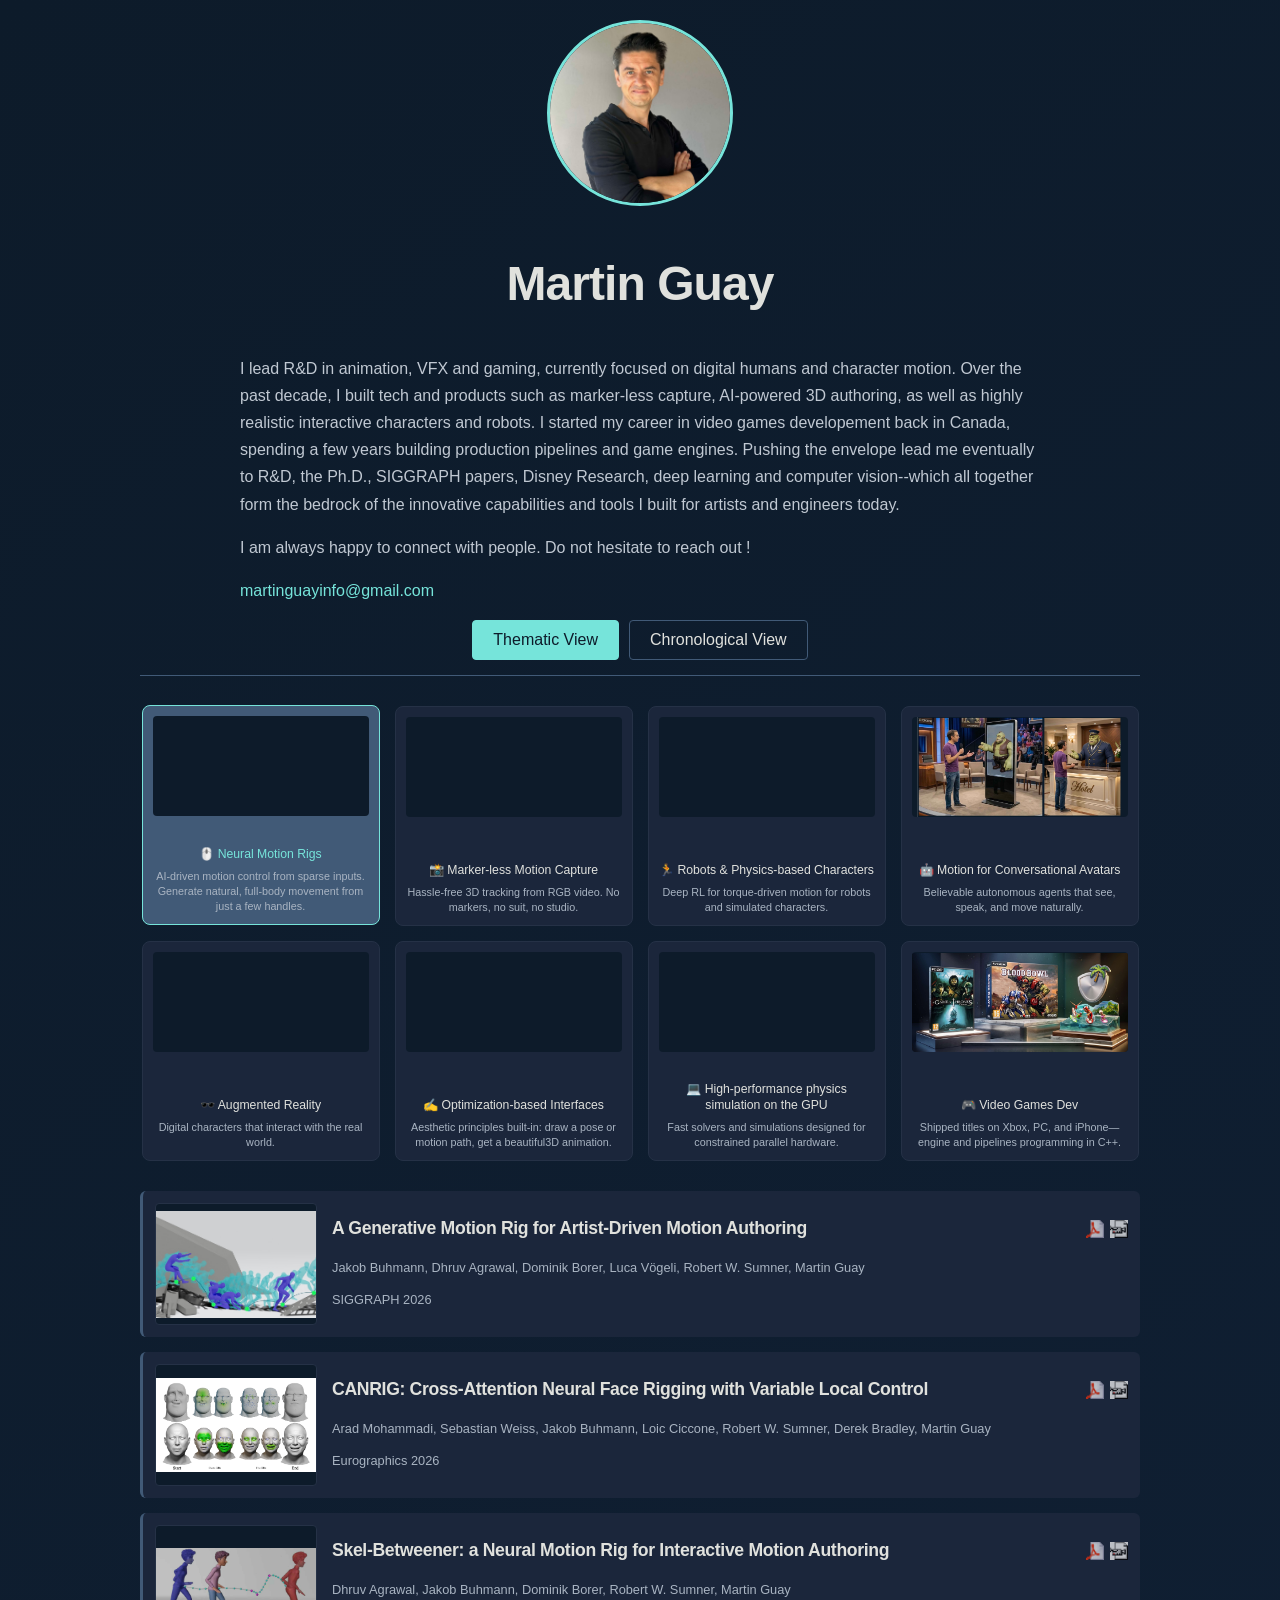
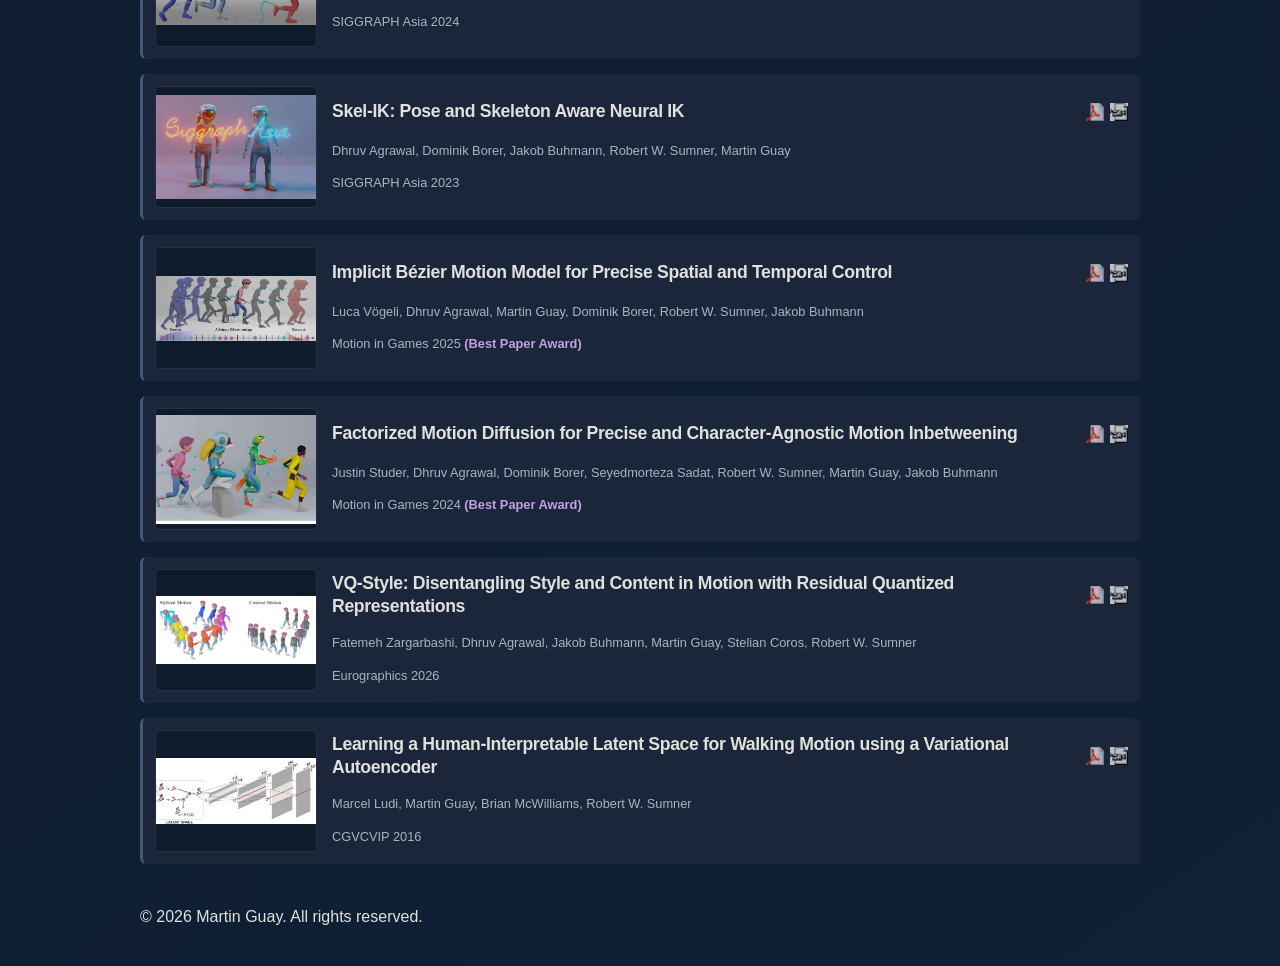
==== index.html @ 6ae0060f "New addition paper A new paper, yet again!" ====
﻿<!DOCTYPE html>
<html lang="en">
<head>
    <meta charset="UTF-8">
    <meta name="viewport" content="width=device-width, initial-scale=1.0">
    <meta name="description" content="Martin Guay - GenAI for 3D Motion">
    <meta name="keywords" content="generative AI, 3D motion, Neural Motion Rigs, animation, motion capture, deep learning, VFX, AR, VR, video games">
    <meta name="author" content="Martin Guay">
    <title>Martin Guay</title>
    <link rel="stylesheet" href="style.css">
</head>
<body>
    <div class="container">
        <header class="profile-header">
            <img src="Self Portraits/MG2025.jpeg" alt="Martin Guay" class="profile-pic">
            <h1>Martin Guay</h1>
            <div class="bio">
                <p>I lead R&D in animation, VFX and gaming, currently focused on digital humans and character motion. Over the past decade, I built tech and products such as
                     marker-less capture, AI-powered 3D authoring, as well as highly realistic interactive characters and robots. 
                
                    I started my career in video games developement back in Canada, spending a few years building production pipelines and game engines. 
                    Pushing the envelope lead me eventually to R&D, the Ph.D., SIGGRAPH papers, 
                    Disney Research, deep learning and computer vision--which all together form the bedrock of the innovative capabilities and tools
                    I built for artists and engineers today. 

                    <p>I am always happy to connect with people.  Do not hesitate to reach out !</p>
                <p><a href="mailto:martinguayinfo@gmail.com">martinguayinfo@gmail.com</a></p>
            </div>
        </header>
<nav class="main-nav">
            <button id="thematic-btn" class="active">Thematic View</button>
            <button id="chronological-btn">Chronological View</button>

        </nav>

        <main id="publications-section">
            <div id="chronological-view" style="display: none;">
                </div>
            <div id="thematic-view">
                <div id="theme-buttons-container">
                    </div>
                <div id="themed-publications-list">
                    </div>
            </div>
        </main>
        <footer>
            <p>© <span id="current-year"></span> Martin Guay. All rights reserved.</p>
        </footer>
    </div>

    <script>
        const publications = [

            {
                year: 2026, type: 'publication',
                title: "A Generative Motion Rig for Artist-Driven Motion Authoring",
                title_link: "https://youtu.be/UvA4QdsxWjg", venue: "SIGGRAPH 2026",
                authors: "Jakob Buhmann, Dhruv Agrawal, Dominik Borer, Luca Vögeli, Robert W. Sumner, Martin Guay",
                img_src: "Neural Animation/GenerativeMotionRig.jpg", img_link: "https://youtu.be/UvA4QdsxWjg",
                pdf_link: "https://studios.disneyresearch.com/2026/07/16/a-generative-motion-rig-for-artist-driven-motion-authoring/",
                video_link: "https://youtu.be/UvA4QdsxWjg", themes: ["🖱️ Neural Motion Rigs"]
            },
            {
                year: 2026, type: 'publication',
                title: "CANRIG: Cross-Attention Neural Face Rigging with Variable Local Control",
                title_link: "https://www.youtube.com/watch?v=PdJxbb_-z1g", venue: "Eurographics 2026",
                authors: "Arad Mohammadi, Sebastian Weiss, Jakob Buhmann, Loic Ciccone, Robert W. Sumner, Derek Bradley, Martin Guay",
                img_src: "Neural Animation/CANRig.png", img_link: "https://www.youtube.com/watch?v=PdJxbb_-z1g",
                pdf_link: "https://studios.disneyresearch.com/2026/04/04/canrig-cross-attention-neural-face-rigging-with-variable-local-control/",
                video_link: "https://www.youtube.com/watch?v=PdJxbb_-z1g", themes: ["🖱️ Neural Motion Rigs"]
            },
            {
                year: 2026, type: 'publication',
                title: "VQ-Style: Disentangling Style and Content in Motion with Residual Quantized Representations",
                title_link: "https://www.youtube.com/watch?v=4UIPvAzBX18", venue: "Eurographics 2026",
                authors: "Fatemeh Zargarbashi, Dhruv Agrawal, Jakob Buhmann, Martin Guay, Stelian Coros, Robert W. Sumner",
                img_src: "Neural Animation/VQStyle.png", img_link: "https://www.youtube.com/watch?v=4UIPvAzBX18",
                pdf_link: "https://arxiv.org/abs/2602.02334",
                video_link: "https://www.youtube.com/watch?v=4UIPvAzBX18", themes: ["🖱️ Neural Motion Rigs"]
            },
            {
                year: 2025, type: 'publication',
                title: "Implicit Bézier Motion Model for Precise Spatial and Temporal Control",
                title_link: "https://www.youtube.com/watch?v=mdXLeX01Lkg", venue: "Motion in Games 2025", award: "(Best Paper Award)",
                 authors: "Luca Vögeli, Dhruv Agrawal, Martin Guay, Dominik Borer, Robert W. Sumner, Jakob Buhmann", 
                 img_src: "Neural Animation/IBMM.jpeg", img_link: "https://www.youtube.com/watch?v=mdXLeX01Lkg",
                  pdf_link: "https://studios.disneyresearch.com/app/uploads/2025/12/Implicit-Be%CC%81zier-Motion-Model-for-Precise-Spatial-and-Temporal-Control-Paper.pdf", 
                  video_link: "https://www.youtube.com/watch?v=mdXLeX01Lkg", themes: ["🖱️ Neural Motion Rigs"]
            },
            // Academic Publications
            {
                year: 2025, type: 'publication', title: "Synth2track Editor for Efficient Match-Animation", 
                title_link: "https://youtu.be/YneDCmmDmVU", venue: "SIGGRAPH 2025", 
                authors: "Jakob Buhmann, Douglas L. Moore, Dominik Borer, Martin Guay", 
                
                img_src: "Markerless Mocap/s2t_screen.jpeg", 
                img_link: "https://youtu.be/YneDCmmDmVU", 
                pdf_link: "https://studios.disneyresearch.com/2025/07/21/synth2track-editor-for-efficient-match-animation/f", 
                video_link: "https://youtu.be/YneDCmmDmVU", 
                themes: ["📸 Marker-less Motion Capture"]
            },
            {
                year: 2024, type: 'publication', 
                title: "Factorized Motion Diffusion for Precise and Character-Agnostic Motion Inbetweening", 
                title_link: "https://www.youtube.com/watch?v=bmwEWYb21-8", venue: "Motion in Games 2024", award: "(Best Paper Award)",
                 authors: "Justin Studer, Dhruv Agrawal, Dominik Borer, Seyedmorteza Sadat, Robert W. Sumner, Martin Guay, Jakob Buhmann", 
                 img_src: "Neural Animation/Factorized.jpeg", img_link: "https://www.youtube.com/watch?v=bmwEWYb21-8",
                  pdf_link: "https://assets.studios.disneyresearch.com/app/uploads/2024/10/Factorized-Motion-Diffusion-for-Precise-and-Character-Agnostic-Motion-Inbetweening-Paper.pdf", 
                  video_link: "https://www.youtube.com/watch?v=bmwEWYb21-8", themes: ["🖱️ Neural Motion Rigs"]
            },
            {
                year: 2024,
                 type: 'publication', 
                 title: "Skel-Betweener: a Neural Motion Rig for Interactive Motion Authoring", 
                 title_link: "https://www.youtube.com/watch?v=rAe-3dY0iKg", venue: "SIGGRAPH Asia 2024", 
                 authors: "Dhruv Agrawal, Jakob Buhmann, Dominik Borer, Robert W. Sumner, Martin Guay", 
                 img_src: "Neural Animation/SkelBetweener.jpeg", img_link: "https://www.youtube.com/watch?v=rAe-3dY0iKg", 
                 pdf_link: "https://assets.studios.disneyresearch.com/app/uploads/2024/10/Skel-inbetweening-for-Intuitive-Neural-Motion-Authoring-paper.pdf", 
                 video_link: "https://www.youtube.com/watch?v=rAe-3dY0iKg", themes: ["🖱️ Neural Motion Rigs"]
            },
            {
                year: 2024, type: 'publication', title: "Trajectory Augmentation for Robust Neural Locomotion Controllers", title_link: "https://www.youtube.com/watch?v=se5RM_A8oxM", venue: "VISIGRAPH 2024", award: "(Best Paper Award)", authors: "Dhruv Agrawal, Mattias Koenig, Dominik Borer, Jakob Buhmann, Robert W. Sumner, Martin Guay", img_src: "Neural Animation/locomotion.jpeg", img_link: "https://www.youtube.com/watch?v=se5RM_A8oxM", pdf_link: "https://studios.disneyresearch.com/2024/02/05/trajectory-augmentation-for-robust-neural-locomotion-controllers/", video_link: "https://www.youtube.com/watch?v=se5RM_A8oxM",
                 themes: ["🤖 Motion for Conversational Avatars"]
            },
            {
                year: 2023, type: 'publication', title: "Skel-IK: Pose and Skeleton Aware Neural IK",
                 title_link: "https://www.youtube.com/watch?v=-ot5oHs9ajk", venue: "SIGGRAPH Asia 2023", authors: "Dhruv Agrawal, Dominik Borer, Jakob Buhmann, Robert W. Sumner, Martin Guay",
                  img_src: "Neural Animation/skelIK.jpeg", img_link: "https://www.youtube.com/watch?v=-ot5oHs9ajk", pdf_link: "https://studios.disneyresearch.com/2023/12/11/pose-and-skeleton-aware-neural-ik-for-pose-and-motion-editing/", video_link: "https://www.youtube.com/watch?v=-ot5oHs9ajk", 
                  themes: ["🖱️ Neural Motion Rigs"]
            },
            {
                year: 2022, type: 'publication', title: "Generalized Pose Space Embeddings for Training in the Wild using Analysis-by-Synthesis", title_link: "https://arxiv.org/html/2411.08603v1", venue: "arxiv 2022", authors: "Dominik Borer, Jakob Buhmann, Martin Guay", img_src: "Analysis-by-Synthesis/model_overview.jpeg", img_link: "https://www.youtube.com/watch?v=vjcM27zVUzM", pdf_link: "https://arxiv.org/html/2411.08603v1", video_link: "https://www.youtube.com/watch?v=vjcM27zVUzM", themes: ["📸 Marker-less Motion Capture"]
            },
            {
                year: 2021, type: 'publication', title: "Augmenting Cats and Dogs", title_link: "https://www.youtube.com/watch?v=I2MFv3OF9HE", venue: "VISIGRAPP 2021", authors: "Dominik Borer, Niat Isik, Jakob Buhmann, Martin Guay", img_src: "Cats And Dogs/feral.jpeg", img_link: "https://www.youtube.com/watch?v=I2MFv3OF9HE", pdf_link: "https://cgl.ethz.ch/disclaimer.php?dlurl=/Downloads/Publications/Papers/2021/Bor21a/Bor21a.pdf", video_link: "https://www.youtube.com/watch?v=I2MFv3OF9HE", themes: ["🕶️ Augmented Reality", "📸 Marker-less Motion Capture"]
            },
            {
                year: 2019, type: 'publication', title: "Techniques for Inferring Three-Dimensional Poses From Two-Dimensional Images", title_link: "https://patents.google.com/patent/US10916046B2/en", venue: "US Patent 2019", authors: "Martin Guay, Jakob Buhmann, Dominik Borer", img_src: "Patents/tracking_patent2020.mp4", img_link: "https://patents.google.com/patent/US10916046B2/en", themes: ["📸 Marker-less Motion Capture"]
            },
            {
                year: 2019, type: 'publication', title: "High Resolution Rig-space Neural Rendering", title_link: "https://www.youtube.com/watch?v=QEatuZaTBy4", venue: "arxiv 2019", authors: "Dominik Borer, Jakob Buhmann, Martin Guay", img_src: "Rigspace Neural Rendering/RigSpaceNeuralRendering.jpeg", img_link: "https://www.youtube.com/watch?v=QEatuZaTBy4", pdf_link: "https://arxiv.org/pdf/2003.09820.pdf", video_link: "https://www.youtube.com/watch?v=QEatuZaTBy4", themes: ["🕶️ Augmented Reality"]
            },
            {
                year: 2018, type: 'publication', title: "AR Costumes: Automatically Augmenting Watertight Costumes from a single RGB Image", title_link: "https://www.youtube.com/watch?v=p2Lj2ScIkvA", venue: "VRCAI 2018", authors: "Christoph Maurhofer, Gokcen Cimen, Mattia Ryffel, Robert W. Sumner, Martin Guay", img_src: "AR Costumes/ARCostumes.mp4", img_link: "https://www.youtube.com/watch?v=p2Lj2ScIkvA", pdf_link: "https://s3-us-west-1.amazonaws.com/disneyresearch/wp-content/uploads/20181029220913/AR-Costumes-Automatically-Augmenting-Watertight-Costumes-from-a-single-RGB-Image-Paper.pdf", video_link: "https://www.youtube.com/watch?v=p2Lj2ScIkvA", themes: ["🕶️ Augmented Reality"]
            },
            {
                year: 2018, type: 'publication', title: "AR Poser: Automatically Augmenting Mobile Pictures with Digital Avatars Imitating Poses", title_link: "https://www.youtube.com/watch?v=Ug-bzFEN8H8", venue: "CGVCVIP 2018", authors: "Gokcen Cimen, Christoph Maurhofer, Robert W. Sumner, Martin Guay", img_src: "AR Poser/AR Poser.png", img_link: "https://www.youtube.com/watch?v=Ug-bzFEN8H8", pdf_link: "AR Poser/ARPoser.pdf", video_link: "https://www.youtube.com/watch?v=Ug-bzFEN8H8", themes: ["🕶️ Augmented Reality"]
            },
            {
                year: 2018, type: 'publication', title: "Voice-driven Animation for Conversational Characters", title_link: "https://www.youtube.com/watch?v=O2BPu3ypuHQ", venue: "CGVCVIP 2018", authors: "Dominik Borer, Dominic Lutz, Robert W. Sumner, Martin Guay", 
                img_src: "AIAvatar/AvatarChat.jpeg", img_link: "https://www.youtube.com/watch?v=O2BPu3ypuHQ", pdf_link: "https://arxiv.org/pdf/1903.05448.pdf", video_link: "https://www.youtube.com/watch?v=O2BPu3ypuHQ", themes: ["🤖 Motion for Conversational Avatars"]
            },
            {
                year: 2018, type: 'publication', title: "Keys-to-sim: animation to simulation using stochastic optimization", title_link: "https://www.youtube.com/watch?v=aO28Rqrhu34", venue: "CGVC 2018", authors: "Dominic Borer, Robert W. Sumner, Martin Guay", 
                img_src: "Keys To Sim/teaser.jpeg", img_link: "https://www.youtube.com/watch?v=aO28Rqrhu34", pdf_link: "https://cgl.ethz.ch/disclaimer.php?dlurl=/Downloads/Publications/Papers/2018/Bor18a/Bor18a.pdf", video_link: "https://www.youtube.com/watch?v=aO28Rqrhu34", themes: ["🏃 Robots & Physics-based Characters"]
            },
            {
                year: 2018, type: 'publication', title: "Exploring interactions with a fully Simulated SIMBICON 3D Character", 
                title_link: "https://www.youtube.com/watch?v=00XO4AuBP1Y", venue: "CG and Games 2018", authors: "Dominic Borer, Simone Giguarri, Robert W. Sumner, Martin Guay", img_src: "SIMBICON/SIMBICON_VR.mp4", img_link: "https://www.youtube.com/watch?v=00XO4AuBP1Y", pdf_link: "https://link.springer.com/referenceworkentry/10.1007/978-3-319-08234-9_220-1", video_link: "https://www.youtube.com/watch?v=00XO4AuBP1Y", 
                themes: ["🏃 Robots & Physics-based Characters"]
            },
            {
                year: 2017, type: 'publication', title: "Modeling Physical Interactions with Real World Objects: Interacting with Intuitive Characters in AR", title_link: "https://www.youtube.com/watch?v=R5uuwAe6BX0", venue: "Workshop on AI in VR and AR 2017", authors: "Gokcen Cimen, Ye Yuan, Stelian Coros, Robert W. Sumner, Martin Guay", img_src: "AR Quadrupeds/AR Physical.mp4", img_link: "https://www.youtube.com/watch?v=R5uuwAe6BX0", pdf_link: "AR Quadrupeds/IntuitiveARCharacters.pdf", video_link: "https://www.youtube.com/watch?v=R5uuwAe6BX0", themes: ["🕶️ Augmented Reality", "🤖 Motion for Conversational Avatars"]
            },
            {
                year: 2017, type: 'publication', title: "Automatic Quadruped Animation on Lion King Previs", title_link: "https://www.youtube.com/watch?v=W4sqCLAJY1o", venue: "US Patent 2017", authors: "Martin Guay, Ye Yuan, Moritz Geilinger, Stelian Coros, Robert W. Sumner", img_src: "Inverse Dynamics Gokcen/lionking.png", img_link: "https://www.youtube.com/watch?v=W4sqCLAJY1o", pdf_link: "https://patents.google.com/patent/US10553009B2/en", video_link: "https://www.youtube.com/watch?v=W4sqCLAJY1o", themes: ["🏃 Robots & Physics-based Characters"]
            },
            {
                year: 2017, type: 'publication', title: "Using Model-based Inverse Dynamics for live-Pupetteering a 3D Character with a Tail", title_link: "https://www.iadisportal.org/digital-library/an-intuitive-interface-for-human-performance-tracking-with-simulated-characters", venue: "CGVCVIP 2017", authors: "Gokcen Cimen, Martin Guay, Stelian Coros, Robert W. Sumner", img_src: "Inverse Dynamics Gokcen/InverseDynamics.png", img_link: "https://www.youtube.com/watch?v=7hOukEo6Tzk", pdf_link: "https://www.iadisportal.org/digital-library/an-intuitive-interface-for-human-performance-tracking-with-simulated-characters", video_link: "https://www.youtube.com/watch?v=7hOukEo6Tzk", themes: ["🏃 Robots & Physics-based Characters"]
            },
            {
                year: 2017, type: 'publication', title: "Authoring Motion Cycles", title_link: "https://www.youtube.com/watch?v=Do1BBNGL7Do", 
                venue: "SCA 2017", authors: "Loïc Ciccone, Martin Guay, Mauri Nitti, Robert W. Sumner", img_src: "Motion Cycles/motion_cycles.png", img_link: "https://www.youtube.com/watch?v=Do1BBNGL7Do", pdf_link: "https://la.disneyresearch.com/publication/authoring-motion-cycles/", video_link: "https://www.youtube.com/watch?v=Do1BBNGL7Do", themes: ["✍️ Optimization-based Interfaces"]
            },
            {
                year: 2016, type: 'publication', title: "AI Characters: Autonomous Environment-aware Conversational 3D Avatars", title_link: "https://www.youtube.com/watch?v=zvy_-V97FI8", venue: "2016", authors: "David Niggli, Steven Poulakos, Robert W. Sumner, Martin Guay", img_src: "AIAvatar/FirstProto.jpeg", img_link: "https://www.youtube.com/watch?v=zvy_-V97FI8", pdf_link: "AIAvatar/EmbodiedAvatar2016.pdf", video_link: "https://www.youtube.com/watch?v=zvy_-V97FI8", themes: ["🤖 Motion for Conversational Avatars"]
            },
            {
                year: 2016, type: 'publication', title: "Learning a Human-Interpretable Latent Space for Walking Motion using a Variational Autoencoder", title_link: "https://www.iadisportal.org/digital-library/automatically-learning-an-intuitive-animation-interface-from-a-collection-of-human-motion-clips", venue: "CGVCVIP 2016", authors: "Marcel Ludi, Martin Guay, Brian McWilliams, Robert W. Sumner", img_src: "VAE Interface 2016/VAE2016.jpeg", img_link: "https://www.youtube.com/watch?v=h0wz-08cgow", pdf_link: "https://www.iadisportal.org/digital-library/automatically-learning-an-intuitive-animation-interface-from-a-collection-of-human-motion-clips", 
                video_link: "https://www.youtube.com/watch?v=h0wz-08cgow", themes: ["🖱️ Neural Motion Rigs"]
            },
            {
                year: 2016, type: 'publication', title: "Music-Driven Animaiton Using Motion Editing", 
                title_link: "https://www.youtube.com/watch?v=YpqNCbz6asg", venue: "SCA 2016", authors: "Renzo Roth & CGL Ph.D. Students, Martin Guay", 
                img_src: "Karaoke/SCAKaraoke.png", img_link: "https://www.youtube.com/watch?v=YpqNCbz6asg", video_link: "https://www.youtube.com/watch?v=YpqNCbz6asg", themes: ["🤖 Motion for Conversational Avatars"]
            },
            {
                year: 2016, type: 'publication', title: "Flow Curves: an Intuitive Interface for Coherent Scene Deformation", title_link: "https://www.youtube.com/watch?v=VxbK4-rJ2og", venue: "Pacific Graphics 2016", authors: "Loïc Ciccone, Martin Guay, Robert W. Sumner", img_src: "Flow Curves/FlowCurves.png", img_link: "https://www.youtube.com/watch?v=VxbK4-rJ2og", pdf_link: "Flow Curves/FlowCurves.pdf", video_link: "https://www.youtube.com/watch?v=VxbK4-rJ2og", themes: ["✍️ Optimization-based Interfaces"]
            },
            {
                year: 2015, type: 'publication', title: "Space-time sketching of character animation", title_link: "https://www.youtube.com/watch?v=9d3LOCbFNy4", venue: "SIGGRAPH 2015", authors: "Martin Guay, Remi Ronfard, Michael Gleicher, Marie-Paule Cani", img_src: "Space-time Sketching/Space-time sketching.png", img_link: "https://www.youtube.com/watch?v=9d3LOCbFNy4", pdf_link: "Space-time Sketching/SpaceTimeSketching.pdf", video_link: "https://www.youtube.com/watch?v=9d3LOCbFNy4", themes: ["✍️ Optimization-based Interfaces"]
            },
            {
                year: 2015, type: 'publication', title: "Adding dynamics to sketch-based character animation", title_link: "https://www.youtube.com/watch?v=y2EzLg21I-4", venue: "SBIM 2015", authors: "Martin Guay, Remi Ronfard, Michael Gleicher, Marie-Paule Cani", img_src: "Elastic LOA/ELOA.png", img_link: "https://www.youtube.com/watch?v=y2EzLg21I-4", pdf_link: "https://hal.inria.fr/hal-01154847/document", video_link: "https://www.youtube.com/watch?v=y2EzLg21I-4", themes: ["✍️ Optimization-based Interfaces"]
            },
            {
                year: 2013, type: 'publication', title: "The Line of Action: an Intuitive Interface for Expressive Character Posing", title_link: "https://www.youtube.com/watch?v=QgrQuBwlbSE", venue: "SIGGRAPH Asia 2013", authors: "Martin Guay, Marie-Paule Cani, Remi Ronfard", img_src: "Line of Action/loa.mp4", img_link: "https://www.youtube.com/watch?v=QgrQuBwlbSE", pdf_link: "Line of Action/LOA.pdf", video_link: "https://www.youtube.com/watch?v=QgrQuBwlbSE", themes: ["✍️ Optimization-based Interfaces"]
            },
            {
                year: 2013, type: 'publication', title: "Simple rasterization-based liquids", title_link: "https://www.youtube.com/watch?v=mSAwLGMrqBw", venue: "GPU Pro 5, 2013", authors: "Martin Guay", img_src: "GPU Fluids/Liquids.png", img_link: "https://www.youtube.com/watch?v=mSAwLGMrqBw", pdf_link: "https://inria.hal.science/hal-01015306/document", video_link: "https://www.youtube.com/watch?v=mSAwLGMrqBw", themes: ["💻 High-performance physics simulation on the GPU"]
            },
            {
                year: 2011, type: 'publication', title: "Screen space animation of fire", title_link: "https://inria.hal.science/hal-00646268", venue: "SIGGRAPH Asia 2011", authors: "Martin Guay, Fabrice Colin, Richard Egli", img_src: "GPU Fluids/fire_small.mp4", img_link: "https://youtu.be/df0dwBuML70", pdf_link: "https://inria.hal.science/hal-00646268", video_link: "https://youtu.be/df0dwBuML70", themes: ["💻 High-performance physics simulation on the GPU"]
            },
            {
                year: 2011, type: 'publication', title: "Simple and Fast Fluids", title_link: "https://www.youtube.com/watch?v=vS5ibFXxRMU", venue: "GPU Pro 2, 2011", authors: "Martin Guay, Fabrice Colin, Richard Egli", img_src: "GPU Fluids/SimpleFluids.png", img_link: "https://www.youtube.com/watch?v=vS5ibFXxRMU", pdf_link: "https://hal.inria.fr/file/index/docid/596050/filename/PreprintSFFGuayColinEgli.pdf", video_link: "https://www.youtube.com/watch?v=vS5ibFXxRMU", data_link: "GPU Fluids/DemosSFF.zip", themes: ["💻 High-performance physics simulation on the GPU"]
            },
            {
                year: 2010, type: 'publication', title: "Multi-dimensional Unconditionally Stable Alternate Direction Explicit (ADE) Scheme for the Convection-Diffusion Equation", title_link: "https://hal.inria.fr/hal-00750389v2/document", venue: "Conference on Nonlinear Wave Phenomena 2010", authors: "Martin Guay, Fabrice Colin, Richard Egli", img_src: "ADE/ADESmall.jpg", img_link: "https://hal.inria.fr/hal-00750389v2/document", pdf_link: "https://hal.inria.fr/hal-00750389v2/document", themes: ["💻 High-performance physics simulation on the GPU"]
            },
            // Video Games (Integrated)
            {
                type: 'game', year: 2011, title: "A Game of Thrones: Genesis, PC (C++), Cyanide Studios, 2011", title_link: "https://en.wikipedia.org/wiki/A_Game_of_Thrones:_Genesis", venue: "", authors: "", img_src: "Games/AGOT.jpg", img_link: "https://en.wikipedia.org/wiki/A_Game_of_Thrones:_Genesis", themes: ["🎮 Video Games Dev"]
            },
            {
                type: 'game', year: 2010, title: "iSurf, iOS (C++), Cyanide Studios, 2010", title_link: "https://www.pocketgamer.com/isurf/isurf-game-hopes-to-catch-the-app-store-wave/", venue: "", authors: "", img_src: "Games/iSurf.jpg", img_link: "https://www.pocketgamer.com/isurf/isurf-game-hopes-to-catch-the-app-store-wave/", themes: ["🎮 Video Games Dev"]
            },
            {
                type: 'game', year: 2009, title: "Blood Bowl, Xbox 360 (C++), Cyanide Studios, 2009", title_link: "https://en.wikipedia.org/wiki/Blood_Bowl_(2009_video_game)", venue: "", authors: "", img_src: "Games/Bloodbowl.jpg", img_link: "https://en.wikipedia.org/wiki/Blood_Bowl_(2009_video_game)", themes: ["🎮 Video Games Dev"]
            }
        ];

        const themeData = [
            { name: "🖱️ Neural Motion Rigs", imageSrc: "Neural Animation/neuralRig_gif.mp4", description: "AI-driven motion control from sparse inputs. Generate natural, full-body movement from just a few handles." },
            { name: "📸 Marker-less Motion Capture", imageSrc: "Markerless Mocap/office.mp4", description: "Hassle-free 3D tracking from RGB video. No markers, no suit, no studio." },
            { name: "🏃 Robots & Physics-based Characters", imageSrc: "SIMBICON/SIMBICON_VR.mp4", description: "Deep RL for torque-driven motion for robots and simulated characters." },
            { name: "🤖 Motion for Conversational Avatars", imageSrc: "AIAvatar/AIAvatars.jpg", description: "Believable autonomous agents that see, speak, and move naturally." },
            { name: "🕶️ Augmented Reality", imageSrc: "AR Costumes/ARCostumes.mp4", description: "Digital characters that interact with the real world." },
            { name: "✍️ Optimization-based Interfaces", imageSrc: "Line of Action/loa.mp4", description: "Aesthetic principles built-in: draw a pose or motion path, get a beautiful3D animation." },
            { name: "💻 High-performance physics simulation on the GPU", imageSrc: "GPU Fluids/fire_small.mp4", description: "Fast solvers and simulations designed for constrained parallel hardware." },
            { name: "🎮 Video Games Dev", imageSrc: "Games/MGGames.jpg", description: "Shipped titles on Xbox, PC, and iPhone—engine and pipelines programming in C++." }
        ];

        function navigateToTheme(themeName) {
            const chronologicalBtn = document.getElementById('chronological-btn');
            const thematicBtn = document.getElementById('thematic-btn');
            const chronologicalView = document.getElementById('chronological-view');
            const thematicView = document.getElementById('thematic-view');

            chronologicalView.style.display = 'none';
            thematicView.style.display = 'block';
            thematicBtn.classList.add('active');
            chronologicalBtn.classList.remove('active');

            displayPublicationsByTheme(themeName);
            
            const themeButtonsContainer = document.getElementById('theme-buttons-container');
            if (themeButtonsContainer) {
                themeButtonsContainer.scrollIntoView({ behavior: 'smooth', block: 'nearest' });
            }
        }

        function createPublicationHTML(pub) {
            let titleLink = pub.title_link || pub.video_link || pub.pdf_link || '#';
            let iconsHTML = '';

            if (pub.type === 'publication') {
                if (pub.pdf_link) {
                    iconsHTML += `<a href="${pub.pdf_link}" target="_blank" title="PDF Document" class="icon-link"><img src="icon_pdf.png" alt="PDF"></a>`;
                }
                if (pub.video_link) {
                    iconsHTML += `<a href="${pub.video_link}" target="_blank" title="Video" class="icon-link"><img src="icon_video.png" alt="Video"></a>`;
                }
                if (pub.data_link) {
                    iconsHTML += `<a href="${pub.data_link}" download title="Data/Demo" class="icon-link"><img src="icondata.png" alt="Data"></a>`;
                }
            }
            const authorsLine = pub.authors ? `<p class="authors">${pub.authors}</p>` : '';
            const venueLine = pub.type === 'game' ? (pub.venue ? `<p class="venue">${pub.venue} - ${pub.year}</p>` : '') : `<p class="venue">${pub.venue}${pub.award ? ` <strong class="award">${pub.award}</strong>` : ''}</p>`;

            let mediaHTML = '';
            // Check if the image source ends with .mp4 to render a video tag
            if (pub.img_src && pub.img_src.endsWith('.mp4')) {
                mediaHTML = `
                    <video autoplay loop muted playsinline src="${pub.img_src}" 
                           alt="${pub.title}" loading="lazy" class="pub-video"></video>
                `;
            } else if (pub.img_src) {
                mediaHTML = `
                    <img src="${pub.img_src}" alt="${pub.title}" loading="lazy">
                `;
            }

            return `
                <article class="publication-entry ${pub.type === 'game' ? 'game-entry-as-pub' : ''}">
                    <div class="pub-image">
                        <a href="${pub.img_link || titleLink}" target="_blank">
                            ${mediaHTML}
                        </a>
                    </div>
                    <div class="pub-details">
                        <h4 class="pub-title-line">
                            <a href="${titleLink}" target="_blank" class="pub-title-anchor">${pub.title}</a>
                            ${pub.type === 'publication' ? `<span class="title-icons">${iconsHTML}</span>` : ''}
                        </h4>
                        ${authorsLine}
                        ${venueLine}
                    </div>
                </article>
            `;
        }

        function displayChronological() {
            const container = document.getElementById('chronological-view');
            container.innerHTML = '';
            let currentYear = 0;
            let yearGroupHtml = '';
            const academicPubs = publications
                .filter(pub => pub.type !== 'game')
                .sort((a, b) => b.year - a.year);

            academicPubs.forEach(pub => {
                if (pub.year !== currentYear) {
                    if (yearGroupHtml) { 
                        yearGroupHtml += '</div>';
                        container.innerHTML += yearGroupHtml;
                    }
                    currentYear = pub.year;
                    yearGroupHtml = `<h3 class="year-header">${currentYear}</h3><div class="year-publications">`;
                }
                yearGroupHtml += createPublicationHTML(pub);
            });
            if (yearGroupHtml) { 
                 yearGroupHtml += '</div>';
                 container.innerHTML += yearGroupHtml;
            }
        }
        
        function displayThematicButtons() {
            const container = document.getElementById('theme-buttons-container');
            container.innerHTML = '';
            themeData.forEach(theme => {
                const button = document.createElement('button');
                button.className = 'theme-button';
                button.onclick = () => displayPublicationsByTheme(theme.name);
                
                let themeMediaHTML = '';
                if (theme.imageSrc && theme.imageSrc.endsWith('.mp4')) {
                    themeMediaHTML = `
                        <video autoplay loop muted playsinline src="${theme.imageSrc}" 
                               alt="${theme.name} preview" class="theme-button-img"></video>
                    `;
                } else if (theme.imageSrc) {
                    themeMediaHTML = `
                        <img src="${theme.imageSrc}" alt="${theme.name} preview" class="theme-button-img">
                    `;
                }

                button.innerHTML = `
                    ${themeMediaHTML}
                    <span class="theme-button-label">${theme.name}</span>
                    ${theme.description ? `<span class="theme-button-description">${theme.description}</span>` : ''}
                `;
                container.appendChild(button);
            });
        }

        const themeOrder = {
            "✍️ Optimization-based Interfaces": [
                "The Line of Action",
                "Space-time sketching",
                "Flow Curves",
                "Adding dynamics",
                "Authoring Motion Cycles"
            ],
            "🏃 Robots & Physics-based Characters": [
                "Exploring interactions with a fully Simulated SIMBICON",
                "Keys-to-sim",
                "Using Model-based Inverse Dynamics",
                "Automatic Quadruped Animation"
            ],
            "🖱️ Neural Motion Rigs": [
                "A Generative Motion Rig",
                "CANRIG",
                "Skel-Betweener",
                "Skel-IK",
                "Implicit Bézier Motion Model",
                "Factorized Motion Diffusion",
                "VQ-Style",
                "Learning a Human-Interpretable"
            ],
            "📸 Marker-less Motion Capture": [
                "Synth2track",
                "Augmenting Cats and Dogs",
                "Generalized Pose Space Embeddings",
                "Techniques for Inferring"
            ],
            "🤖 Motion for Conversational Avatars": [
                "Voice-driven Animation",
                "Modeling Physical Interactions",
                "AI Characters: Autonomous",
                "Trajectory Augmentation",
                "Music-Driven"
            ],
            "🕶️ Augmented Reality": [
                "AR Costumes",
                "Modeling Physical Interactions",
                "High Resolution Rig-space Neural Rendering",
                "Augmenting Cats and Dogs",
                "AR Poser"
            ]
        };

        function displayPublicationsByTheme(themeName) {
            const themeButtons = document.querySelectorAll('#theme-buttons-container .theme-button');
            themeButtons.forEach(btn => {
                const label = btn.querySelector('.theme-button-label');
                if (label && label.textContent === themeName) {
                    btn.classList.add('active');
                } else {
                    btn.classList.remove('active');
                }
            });

            const listContainer = document.getElementById('themed-publications-list');
            listContainer.innerHTML = '';
            let filteredPubs = publications
                .filter(pub => pub.themes && pub.themes.includes(themeName));

            const order = themeOrder[themeName];
            if (order) {
                filteredPubs.sort((a, b) => {
                    const aIdx = order.findIndex(keyword => a.title.includes(keyword));
                    const bIdx = order.findIndex(keyword => b.title.includes(keyword));
                    const aPos = aIdx === -1 ? 9999 : aIdx;
                    const bPos = bIdx === -1 ? 9999 : bIdx;
                    if (aPos !== bPos) return aPos - bPos;
                    return (b.year || 0) - (a.year || 0);
                });
            } else {
                filteredPubs.sort((a, b) => (b.year || 0) - (a.year || 0));
            }

            if (filteredPubs.length > 0) {
                let publicationsHTML = '';
                filteredPubs.forEach(pub => {
                    publicationsHTML += createPublicationHTML(pub);
                });
                listContainer.innerHTML = publicationsHTML;
            } else {
                listContainer.innerHTML = '<p class="no-results-message">No entries found for this theme.</p>';
            }
        }
        
        document.addEventListener('DOMContentLoaded', () => {
            const chronologicalBtn = document.getElementById('chronological-btn');
            const thematicBtn = document.getElementById('thematic-btn');
            const chronologicalView = document.getElementById('chronological-view');
            const thematicView = document.getElementById('thematic-view');

            displayChronological(); 
            displayThematicButtons(); 

            chronologicalView.style.display = 'none';
            thematicView.style.display = 'block';
            chronologicalBtn.classList.remove('active');
            thematicBtn.classList.add('active');
            if (themeData.length > 0) {
                displayPublicationsByTheme(themeData[0].name); 
            }

            chronologicalBtn.addEventListener('click', () => {
                chronologicalView.style.display = 'block';
                thematicView.style.display = 'none';
                chronologicalBtn.classList.add('active');
                thematicBtn.classList.remove('active');
            });

            thematicBtn.addEventListener('click', () => {
                chronologicalView.style.display = 'none';
                thematicView.style.display = 'block';
                chronologicalBtn.classList.remove('active');
                thematicBtn.classList.add('active');
                if (!document.querySelector('#theme-buttons-container .theme-button.active') && themeData.length > 0) {
                    displayPublicationsByTheme(themeData[0].name);
                } else if (themeData.length === 0) {
                     document.getElementById('themed-publications-list').innerHTML = '<p class="no-results-message">No themes available.</p>';
                }
            });
            
            document.getElementById('current-year').textContent = new Date().getFullYear();
        });
    </script>
</body>
</html>
---- style.css ----
/* General Reset and Base Styles */
body {
  font-family: -apple-system, BlinkMacSystemFont, "Segoe UI", Roboto, Helvetica, Arial, sans-serif;
  margin: 0;
  padding: 0;
  background-color: #0D1B2A; /* Dark Navy Blue */
  background-image: linear-gradient(145deg, #0D1B2A 0%, #102035 100%);
  color: #E0E1DD; /* Soft White */
  line-height: 1.6;
}

.container {
  max-width: 1000px;
  margin: 0 auto;
  padding: 20px;
}

a {
  color: #76E4DA; /* Vibrant Teal */
  text-decoration: none;
}

a:hover, a.bio-link:hover {
  text-decoration: underline;
  color: #A1FFEE; /* Lighter Teal for hover */
}
a.bio-link { /* Specific styling for links in bio if needed */
  font-weight: 500; /* Make them slightly bolder */
}


h1, h2, h3, h4 {
  color: #E0E1DD;
  letter-spacing: -0.02em;
}
h1 { font-size: 3em; text-align: center; font-weight: 700; }
h2 {
  font-size: 1.8em;
  border-bottom: 1px solid #415A77;
  padding-bottom: 0.3em;
  color: #76E4DA;
  font-weight: 600;
}
h3.year-header {
  font-size: 1.5em;
  color: #76E4DA;
  margin-top: 1.8em;
  margin-bottom: 0.8em;
  font-weight: 600;
}
h4 { font-size: 1.05em; margin-top: 0; margin-bottom: 0.3em; font-weight: 600; }


/* Profile Header */
.profile-header {
  text-align: center;

}

.profile-pic {
  width: 180px;
  height: 180px;
  border-radius: 50%;
  border: 3px solid #76E4DA;

  object-fit: cover;
}

.bio {
  text-align: left;
  max-width: 800px;
  margin: 0 auto;
  font-size: 1.0em;
  color: #C0C8D2;
  line-height: 1.7;
}
.bio p { margin-bottom: 1em; }

/* Teasers Section */
.teasers {
  display: flex;
  justify-content: center;
  gap: 20px;
  margin-bottom: 40px;
}
.teasers img {
  height: 180px;
  border-radius: 8px;
  border: 1px solid #253146;
  transition: transform 0.3s ease, border-color 0.3s ease;
}
.teasers img:hover {
  transform: scale(1.05);
  border-color: #76E4DA;
}

/* Navigation Tabs */
.main-nav {
  display: flex;
  justify-content: center;
  margin-bottom: 30px;
  border-bottom: 1px solid #415A77;
  padding-bottom: 15px;
}
.main-nav button {
  background-color: transparent;
  color: #E0E1DD;
  border: 1px solid #415A77;
  padding: 10px 20px;
  margin: 0 5px;
  cursor: pointer;
  font-size: 1em;
  border-radius: 4px;
  transition: background-color 0.3s, color 0.3s, border-color 0.3s;
}
.main-nav button:hover {
  background-color: #1B263B;
  color: #76E4DA;
  border-color: #76E4DA;
}
.main-nav button.active {
  background-color: #76E4DA;
  color: #0D1B2A;
  border-color: #76E4DA;
}

/* Publications List - Streamlined */
#publications-section { margin-bottom: 40px; }
.year-publications { margin-bottom: 10px; }

.publication-entry {
  display: flex;
  gap: 15px;
  margin-bottom: 15px;
  padding: 12px;
  background-color: #1B263B;
  border-radius: 6px;
  border-left: 3px solid #415A77;
  transition: box-shadow 0.3s ease, border-left-color 0.3s ease;
  align-items: flex-start;
}
.publication-entry:hover {
  box-shadow: 0 4px 12px rgba(0,0,0,0.2);
  border-left-color: #76E4DA;
}
.publication-entry.game-entry-as-pub {
  border-left-color: #8B6DAF;
}
.publication-entry.game-entry-as-pub:hover {
  border-left-color: #C4A1E0;
}


.pub-image img,
.pub-image .pub-video {
  width: 160px;
  height: 120px;
  object-fit: contain;
  background-color: #0D1B2A;
  display: block;
  flex-shrink: 0;
  object-position: center;
  border-radius: 4px;
  border: 1px solid #253146;
}

.pub-details {
  flex: 1;
  display: flex;
  flex-direction: column;
  justify-content: center;
  min-height: 120px;
}

.pub-title-line {
  display: flex;
  justify-content: space-between;
  align-items: center;
  margin-bottom: 4px;
}
.pub-title-anchor {
  flex-grow: 1;
  color: #E0E1DD;
  font-weight: 600;
  font-size: 1.05em;
  line-height: 1.3;
}
.pub-title-anchor:hover { color: #76E4DA; }

.title-icons {
  white-space: nowrap;
  margin-left: 10px;
}
.icon-link img {
  height: 18px;
  width: 18px;
  margin-left: 6px;
  vertical-align: middle;
  opacity: 0.7;
  transition: opacity 0.3s ease;
}
.icon-link:hover img { opacity: 1; }

.pub-details .authors,
.pub-details .venue {
  font-size: 0.8em;
  color: #A9B4C2;
  margin-bottom: 2px;
  line-height: 1.4;
}
.pub-details .award { color: #C4A1E0; font-weight: bold; }

/* Thematic View - Buttons with Images */
#theme-buttons-container {
  display: flex;
  flex-wrap: wrap;
  justify-content: center;
  gap: 15px;
  margin-bottom: 30px;
}
.theme-button {
  background-color: #1B263B;
  color: #E0E1DD;
  border: 1px solid #253146;
  padding: 10px;
  cursor: pointer;
  border-radius: 8px;
  font-size: 0.9em;
  transition: background-color 0.3s, transform 0.3s, border-color 0.3s;
  display: flex;
  flex-direction: column;
  align-items: center;
  text-align: center;
  width: calc(25% - 12px);
  min-height: 220px;
  justify-content: flex-start;
  box-sizing: border-box;
}
.theme-button:hover {
  background-color: #253146;
  transform: translateY(-3px);
  border-color: #76E4DA;
}
.theme-button.active {
  background-color: #415A77;
  color: #76E4DA;
  border: 1px solid #76E4DA;
  transform: translateY(-1px);
}
.theme-button-img {
  width: 100%;
  height: 100px; /* Adjusted height for smaller button */
  object-fit: contain; /* Ensure image is not cropped */
  background-color: #0D1B2A; /* Background for letterboxing if image is smaller */
  border-radius: 4px;
  margin-bottom: 8px; /* Space between image and label */
}
.theme-button-label {
  font-size: 0.85em;
  font-weight: 500;
  line-height: 1.3;
  margin-top: auto;
  word-break: break-word;
}
.theme-button-description {
  font-size: 0.75em;
  color: #A9B4C2;
  line-height: 1.4;
  margin-top: 6px;
  font-weight: 400;
}
#themed-publications-list .publication-entry { /* Uses same styling */ }
.no-results-message {
  text-align: center;
  font-style: italic;
  color: #A9B4C2;
  padding: 20px;
}

/* Responsive Adjustments */
@media (max-width: 900px) {
  .theme-button { width: calc(33.33% - 10px); min-height: 200px; }
  .theme-button-img { height: 100px; }
  .theme-button-label { font-size: 0.9em; }
}


@media (max-width: 480px) { /* Mobile */
  .container { padding: 10px; }
  .main-nav button { padding: 8px 10px; font-size: 0.85em; }
  .profile-pic { width: 120px; height: 120px; }
  .bio { font-size: 0.95em; }

  .publication-entry {
      flex-direction: column;
      align-items: center;
  }
  .pub-image img,
  .pub-image .pub-video { margin-bottom: 10px; width: 100%; max-width: 200px; height: auto; }
  .pub-details { width: 100%; text-align: center; min-height: auto; }
  .pub-title-line { flex-direction: column; align-items: center; }
  .title-icons { margin-left: 0; margin-top: 5px; }
  .authors, .venue { text-align: center; }

  .theme-button { width: calc(50% - 8px); min-height: 140px; }
  .theme-button-img { height: 80px; }
  .theme-button-label { font-size: 0.8em; }
}
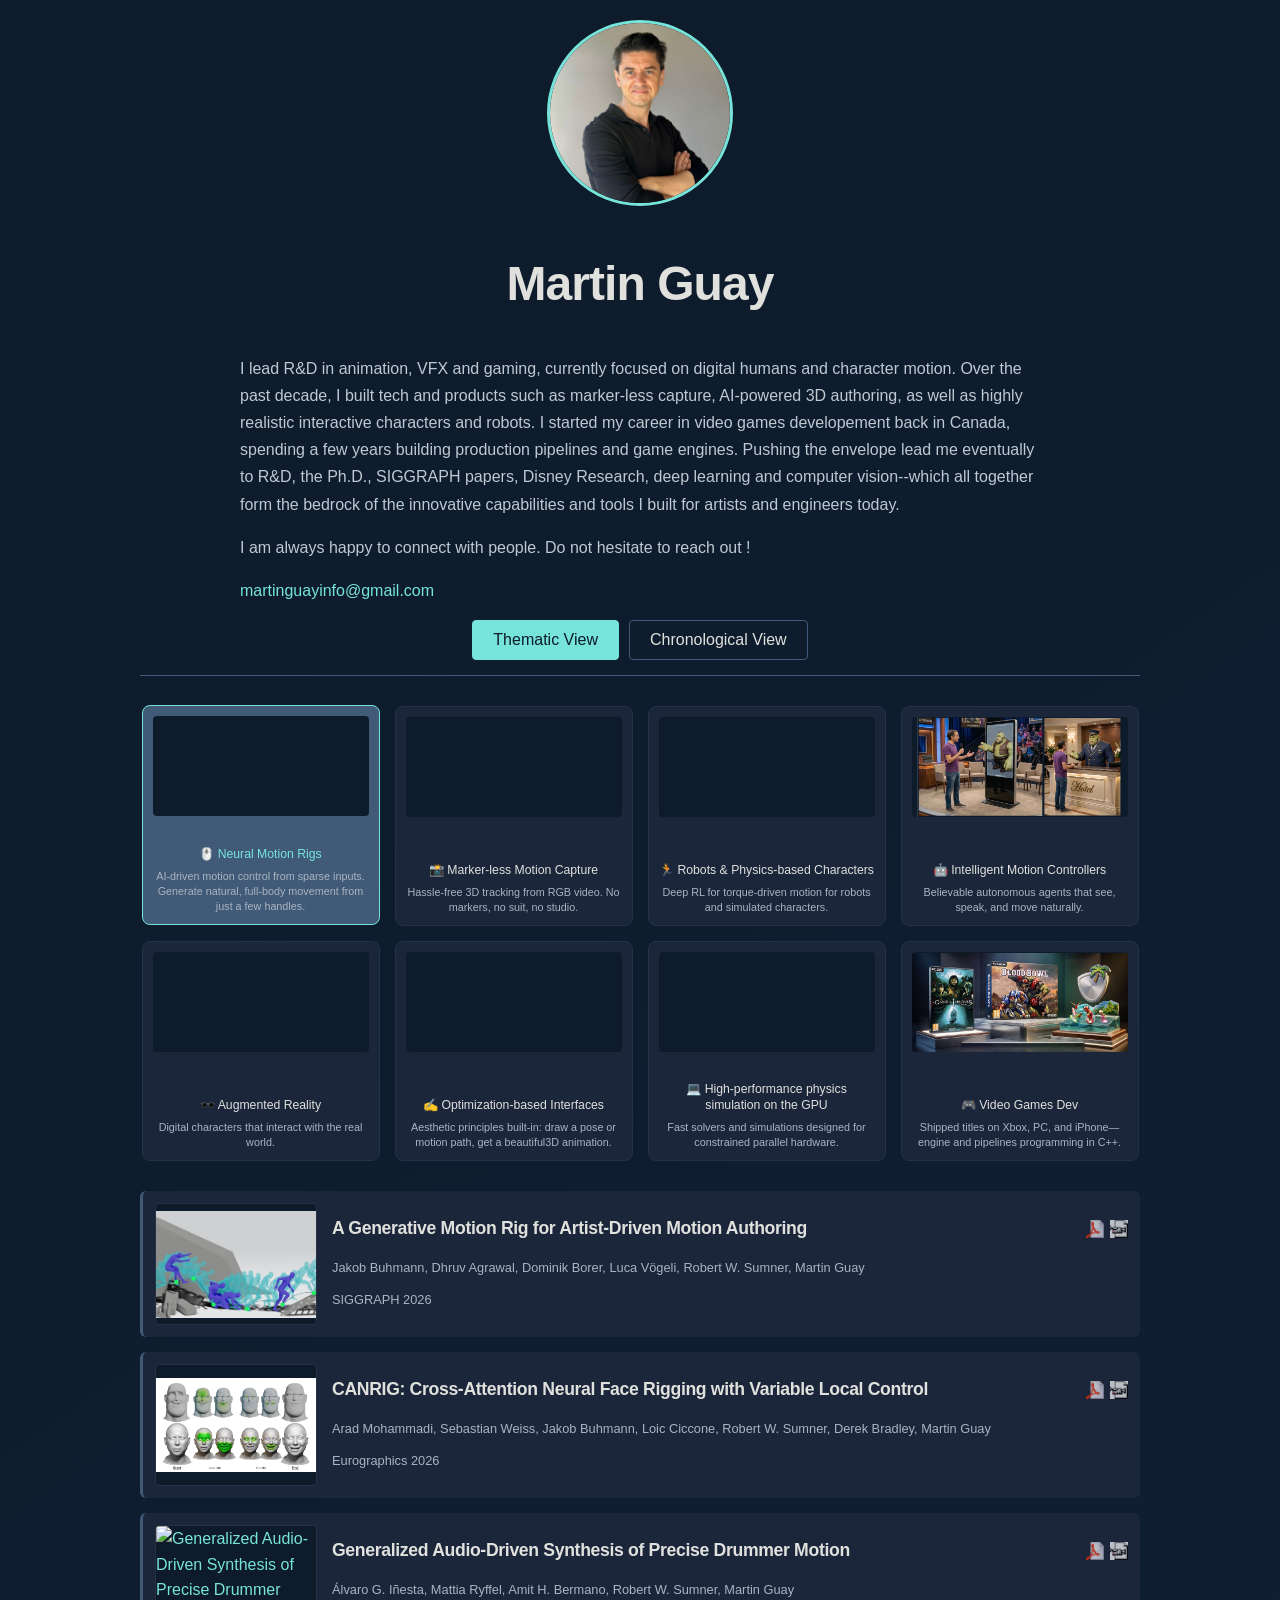
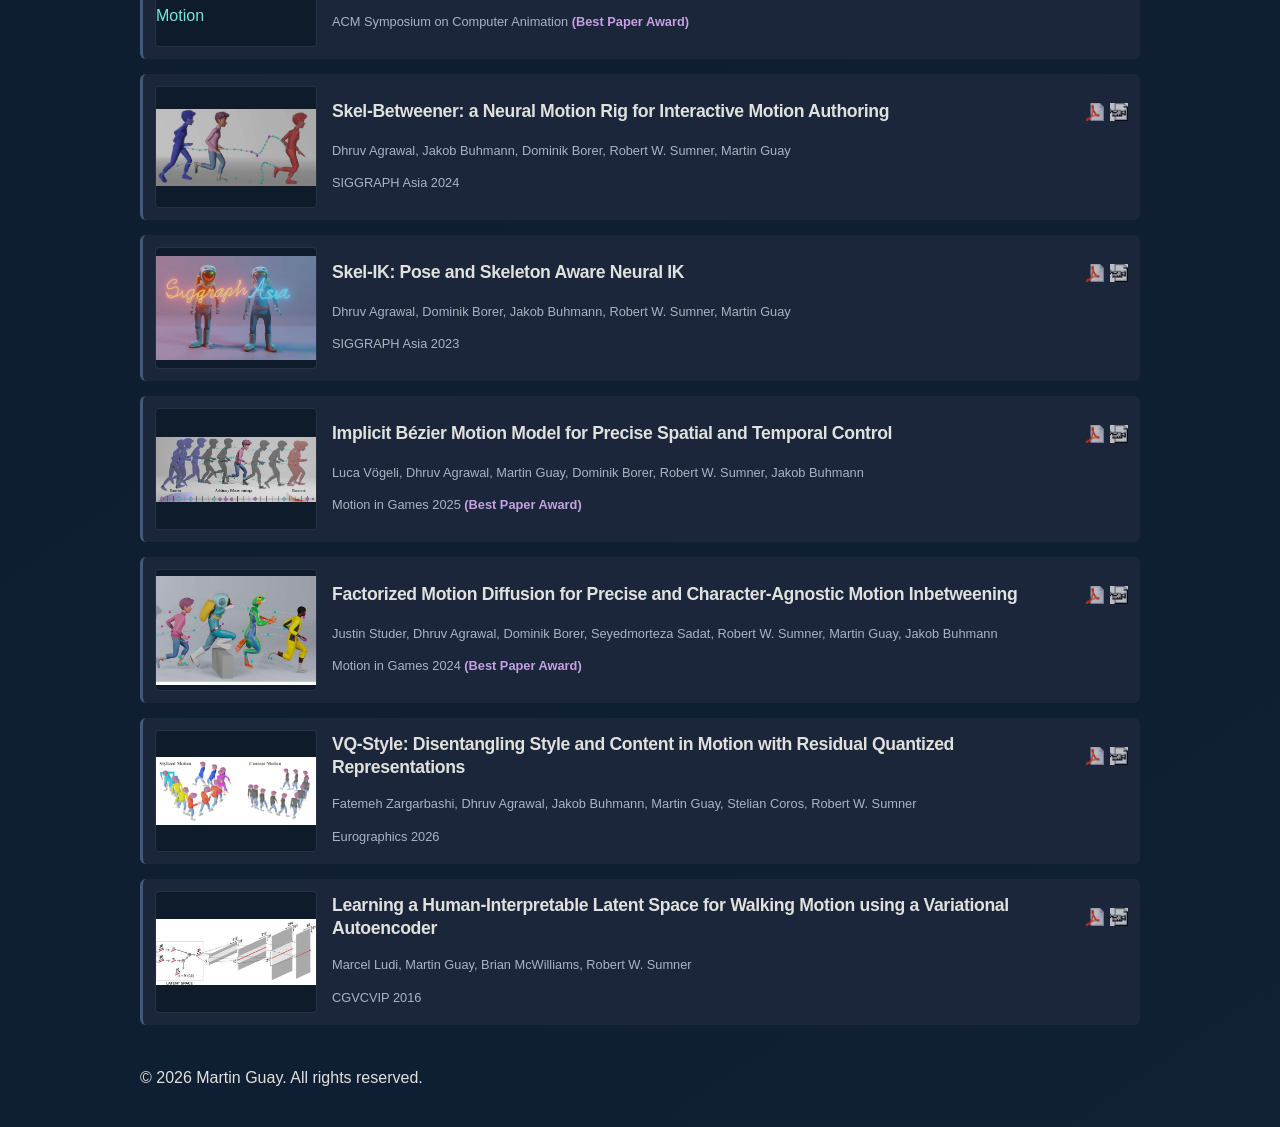
==== commit 18c45474: "adding music adding music" ====
--- a/index.html
+++ b/index.html
@@ -71,6 +71,15 @@
             },
             {
                 year: 2026, type: 'publication',
+                title: "Generalized Audio-Driven Synthesis of Precise Drummer Motion",
+                title_link: "https://www.youtube.com/watch?v=SdHuGxSxNgA", venue: "ACM Symposium on Computer Animation", award: "(Best Paper Award)",
+                authors: "Álvaro G. Iñesta, Mattia Ryffel, Amit H. Bermano, Robert W. Sumner, Martin Guay",
+                img_src: "https://img.youtube.com/vi/SdHuGxSxNgA/hqdefault.jpg", img_link: "https://www.youtube.com/watch?v=SdHuGxSxNgA",
+                pdf_link: "https://studios.disneyresearch.com/app/uploads/2026/08/Generalized-Audio-Driven-Synthesis-of-Precise-Drummer-Motion-Paper.pdf",
+                video_link: "https://www.youtube.com/watch?v=SdHuGxSxNgA", themes: ["🖱️ Neural Motion Rigs", "🤖 Intelligent Motion Controllers"]
+            },
+            {
+                year: 2026, type: 'publication',
                 title: "VQ-Style: Disentangling Style and Content in Motion with Residual Quantized Representations",
                 title_link: "https://www.youtube.com/watch?v=4UIPvAzBX18", venue: "Eurographics 2026",
                 authors: "Fatemeh Zargarbashi, Dhruv Agrawal, Jakob Buhmann, Martin Guay, Stelian Coros, Robert W. Sumner",
@@ -120,7 +129,7 @@
             },
             {
                 year: 2024, type: 'publication', title: "Trajectory Augmentation for Robust Neural Locomotion Controllers", title_link: "https://www.youtube.com/watch?v=se5RM_A8oxM", venue: "VISIGRAPH 2024", award: "(Best Paper Award)", authors: "Dhruv Agrawal, Mattias Koenig, Dominik Borer, Jakob Buhmann, Robert W. Sumner, Martin Guay", img_src: "Neural Animation/locomotion.jpeg", img_link: "https://www.youtube.com/watch?v=se5RM_A8oxM", pdf_link: "https://studios.disneyresearch.com/2024/02/05/trajectory-augmentation-for-robust-neural-locomotion-controllers/", video_link: "https://www.youtube.com/watch?v=se5RM_A8oxM",
-                 themes: ["🤖 Motion for Conversational Avatars"]
+                 themes: ["🤖 Intelligent Motion Controllers"]
             },
             {
                 year: 2023, type: 'publication', title: "Skel-IK: Pose and Skeleton Aware Neural IK",
@@ -147,8 +156,8 @@
                 year: 2018, type: 'publication', title: "AR Poser: Automatically Augmenting Mobile Pictures with Digital Avatars Imitating Poses", title_link: "https://www.youtube.com/watch?v=Ug-bzFEN8H8", venue: "CGVCVIP 2018", authors: "Gokcen Cimen, Christoph Maurhofer, Robert W. Sumner, Martin Guay", img_src: "AR Poser/AR Poser.png", img_link: "https://www.youtube.com/watch?v=Ug-bzFEN8H8", pdf_link: "AR Poser/ARPoser.pdf", video_link: "https://www.youtube.com/watch?v=Ug-bzFEN8H8", themes: ["🕶️ Augmented Reality"]
             },
             {
-                year: 2018, type: 'publication', title: "Voice-driven Animation for Conversational Characters", title_link: "https://www.youtube.com/watch?v=O2BPu3ypuHQ", venue: "CGVCVIP 2018", authors: "Dominik Borer, Dominic Lutz, Robert W. Sumner, Martin Guay", 
-                img_src: "AIAvatar/AvatarChat.jpeg", img_link: "https://www.youtube.com/watch?v=O2BPu3ypuHQ", pdf_link: "https://arxiv.org/pdf/1903.05448.pdf", video_link: "https://www.youtube.com/watch?v=O2BPu3ypuHQ", themes: ["🤖 Motion for Conversational Avatars"]
+                year: 2018, type: 'publication', title: "Speech-driven Animation for Conversational Characters", title_link: "https://www.youtube.com/watch?v=O2BPu3ypuHQ", venue: "CGVCVIP 2018", authors: "Dominik Borer, Dominic Lutz, Robert W. Sumner, Martin Guay", 
+                img_src: "AIAvatar/AvatarChat.jpeg", img_link: "https://www.youtube.com/watch?v=O2BPu3ypuHQ", pdf_link: "https://arxiv.org/pdf/1903.05448.pdf", video_link: "https://www.youtube.com/watch?v=O2BPu3ypuHQ", themes: ["🤖 Intelligent Motion Controllers"]
             },
             {
                 year: 2018, type: 'publication', title: "Keys-to-sim: animation to simulation using stochastic optimization", title_link: "https://www.youtube.com/watch?v=aO28Rqrhu34", venue: "CGVC 2018", authors: "Dominic Borer, Robert W. Sumner, Martin Guay", 
@@ -160,7 +169,7 @@
                 themes: ["🏃 Robots & Physics-based Characters"]
             },
             {
-                year: 2017, type: 'publication', title: "Modeling Physical Interactions with Real World Objects: Interacting with Intuitive Characters in AR", title_link: "https://www.youtube.com/watch?v=R5uuwAe6BX0", venue: "Workshop on AI in VR and AR 2017", authors: "Gokcen Cimen, Ye Yuan, Stelian Coros, Robert W. Sumner, Martin Guay", img_src: "AR Quadrupeds/AR Physical.mp4", img_link: "https://www.youtube.com/watch?v=R5uuwAe6BX0", pdf_link: "AR Quadrupeds/IntuitiveARCharacters.pdf", video_link: "https://www.youtube.com/watch?v=R5uuwAe6BX0", themes: ["🕶️ Augmented Reality", "🤖 Motion for Conversational Avatars"]
+                year: 2017, type: 'publication', title: "AR Characters Navigate and React Realistically to Real Objects", title_link: "https://www.youtube.com/watch?v=R5uuwAe6BX0", venue: "Workshop on AI in VR and AR 2017", authors: "Gokcen Cimen, Ye Yuan, Stelian Coros, Robert W. Sumner, Martin Guay", img_src: "AR Quadrupeds/AR Physical.mp4", img_link: "https://www.youtube.com/watch?v=R5uuwAe6BX0", pdf_link: "AR Quadrupeds/IntuitiveARCharacters.pdf", video_link: "https://www.youtube.com/watch?v=R5uuwAe6BX0", themes: ["🕶️ Augmented Reality", "🤖 Intelligent Motion Controllers"]
             },
             {
                 year: 2017, type: 'publication', title: "Automatic Quadruped Animation on Lion King Previs", title_link: "https://www.youtube.com/watch?v=W4sqCLAJY1o", venue: "US Patent 2017", authors: "Martin Guay, Ye Yuan, Moritz Geilinger, Stelian Coros, Robert W. Sumner", img_src: "Inverse Dynamics Gokcen/lionking.png", img_link: "https://www.youtube.com/watch?v=W4sqCLAJY1o", pdf_link: "https://patents.google.com/patent/US10553009B2/en", video_link: "https://www.youtube.com/watch?v=W4sqCLAJY1o", themes: ["🏃 Robots & Physics-based Characters"]
@@ -173,7 +182,7 @@
                 venue: "SCA 2017", authors: "Loïc Ciccone, Martin Guay, Mauri Nitti, Robert W. Sumner", img_src: "Motion Cycles/motion_cycles.png", img_link: "https://www.youtube.com/watch?v=Do1BBNGL7Do", pdf_link: "https://la.disneyresearch.com/publication/authoring-motion-cycles/", video_link: "https://www.youtube.com/watch?v=Do1BBNGL7Do", themes: ["✍️ Optimization-based Interfaces"]
             },
             {
-                year: 2016, type: 'publication', title: "AI Characters: Autonomous Environment-aware Conversational 3D Avatars", title_link: "https://www.youtube.com/watch?v=zvy_-V97FI8", venue: "2016", authors: "David Niggli, Steven Poulakos, Robert W. Sumner, Martin Guay", img_src: "AIAvatar/FirstProto.jpeg", img_link: "https://www.youtube.com/watch?v=zvy_-V97FI8", pdf_link: "AIAvatar/EmbodiedAvatar2016.pdf", video_link: "https://www.youtube.com/watch?v=zvy_-V97FI8", themes: ["🤖 Motion for Conversational Avatars"]
+                year: 2016, type: 'publication', title: "AI Characters: Conversational Avatars that Hear, See and Understand the World", title_link: "https://www.youtube.com/watch?v=zvy_-V97FI8", venue: "2016", authors: "David Niggli, Steven Poulakos, Robert W. Sumner, Martin Guay", img_src: "AIAvatar/FirstProto.jpeg", img_link: "https://www.youtube.com/watch?v=zvy_-V97FI8", pdf_link: "AIAvatar/EmbodiedAvatar2016.pdf", video_link: "https://www.youtube.com/watch?v=zvy_-V97FI8", themes: ["🤖 Intelligent Motion Controllers"]
             },
             {
                 year: 2016, type: 'publication', title: "Learning a Human-Interpretable Latent Space for Walking Motion using a Variational Autoencoder", title_link: "https://www.iadisportal.org/digital-library/automatically-learning-an-intuitive-animation-interface-from-a-collection-of-human-motion-clips", venue: "CGVCVIP 2016", authors: "Marcel Ludi, Martin Guay, Brian McWilliams, Robert W. Sumner", img_src: "VAE Interface 2016/VAE2016.jpeg", img_link: "https://www.youtube.com/watch?v=h0wz-08cgow", pdf_link: "https://www.iadisportal.org/digital-library/automatically-learning-an-intuitive-animation-interface-from-a-collection-of-human-motion-clips", 
@@ -182,7 +191,7 @@
             {
                 year: 2016, type: 'publication', title: "Music-Driven Animaiton Using Motion Editing", 
                 title_link: "https://www.youtube.com/watch?v=YpqNCbz6asg", venue: "SCA 2016", authors: "Renzo Roth & CGL Ph.D. Students, Martin Guay", 
-                img_src: "Karaoke/SCAKaraoke.png", img_link: "https://www.youtube.com/watch?v=YpqNCbz6asg", video_link: "https://www.youtube.com/watch?v=YpqNCbz6asg", themes: ["🤖 Motion for Conversational Avatars"]
+                img_src: "Karaoke/SCAKaraoke.png", img_link: "https://www.youtube.com/watch?v=YpqNCbz6asg", video_link: "https://www.youtube.com/watch?v=YpqNCbz6asg", themes: ["🤖 Intelligent Motion Controllers"]
             },
             {
                 year: 2016, type: 'publication', title: "Flow Curves: an Intuitive Interface for Coherent Scene Deformation", title_link: "https://www.youtube.com/watch?v=VxbK4-rJ2og", venue: "Pacific Graphics 2016", authors: "Loïc Ciccone, Martin Guay, Robert W. Sumner", img_src: "Flow Curves/FlowCurves.png", img_link: "https://www.youtube.com/watch?v=VxbK4-rJ2og", pdf_link: "Flow Curves/FlowCurves.pdf", video_link: "https://www.youtube.com/watch?v=VxbK4-rJ2og", themes: ["✍️ Optimization-based Interfaces"]
@@ -224,7 +233,7 @@
             { name: "🖱️ Neural Motion Rigs", imageSrc: "Neural Animation/neuralRig_gif.mp4", description: "AI-driven motion control from sparse inputs. Generate natural, full-body movement from just a few handles." },
             { name: "📸 Marker-less Motion Capture", imageSrc: "Markerless Mocap/office.mp4", description: "Hassle-free 3D tracking from RGB video. No markers, no suit, no studio." },
             { name: "🏃 Robots & Physics-based Characters", imageSrc: "SIMBICON/SIMBICON_VR.mp4", description: "Deep RL for torque-driven motion for robots and simulated characters." },
-            { name: "🤖 Motion for Conversational Avatars", imageSrc: "AIAvatar/AIAvatars.jpg", description: "Believable autonomous agents that see, speak, and move naturally." },
+            { name: "🤖 Intelligent Motion Controllers", imageSrc: "AIAvatar/AIAvatars.jpg", description: "Believable autonomous agents that see, speak, and move naturally." },
             { name: "🕶️ Augmented Reality", imageSrc: "AR Costumes/ARCostumes.mp4", description: "Digital characters that interact with the real world." },
             { name: "✍️ Optimization-based Interfaces", imageSrc: "Line of Action/loa.mp4", description: "Aesthetic principles built-in: draw a pose or motion path, get a beautiful3D animation." },
             { name: "💻 High-performance physics simulation on the GPU", imageSrc: "GPU Fluids/fire_small.mp4", description: "Fast solvers and simulations designed for constrained parallel hardware." },
@@ -372,6 +381,7 @@
             "🖱️ Neural Motion Rigs": [
                 "A Generative Motion Rig",
                 "CANRIG",
+                "Generalized Audio-Driven Synthesis of Precise Drummer Motion",
                 "Skel-Betweener",
                 "Skel-IK",
                 "Implicit Bézier Motion Model",
@@ -385,16 +395,17 @@
                 "Generalized Pose Space Embeddings",
                 "Techniques for Inferring"
             ],
-            "🤖 Motion for Conversational Avatars": [
-                "Voice-driven Animation",
-                "Modeling Physical Interactions",
-                "AI Characters: Autonomous",
+            "🤖 Intelligent Motion Controllers": [
+                "Generalized Audio-Driven Synthesis of Precise Drummer Motion",
+                "Speech-driven Animation",
+                "AR Characters Navigate and React Realistically",
+                "AI Characters: Conversational Avatars",
                 "Trajectory Augmentation",
                 "Music-Driven"
             ],
             "🕶️ Augmented Reality": [
                 "AR Costumes",
-                "Modeling Physical Interactions",
+                "AR Characters Navigate and React Realistically",
                 "High Resolution Rig-space Neural Rendering",
                 "Augmenting Cats and Dogs",
                 "AR Poser"
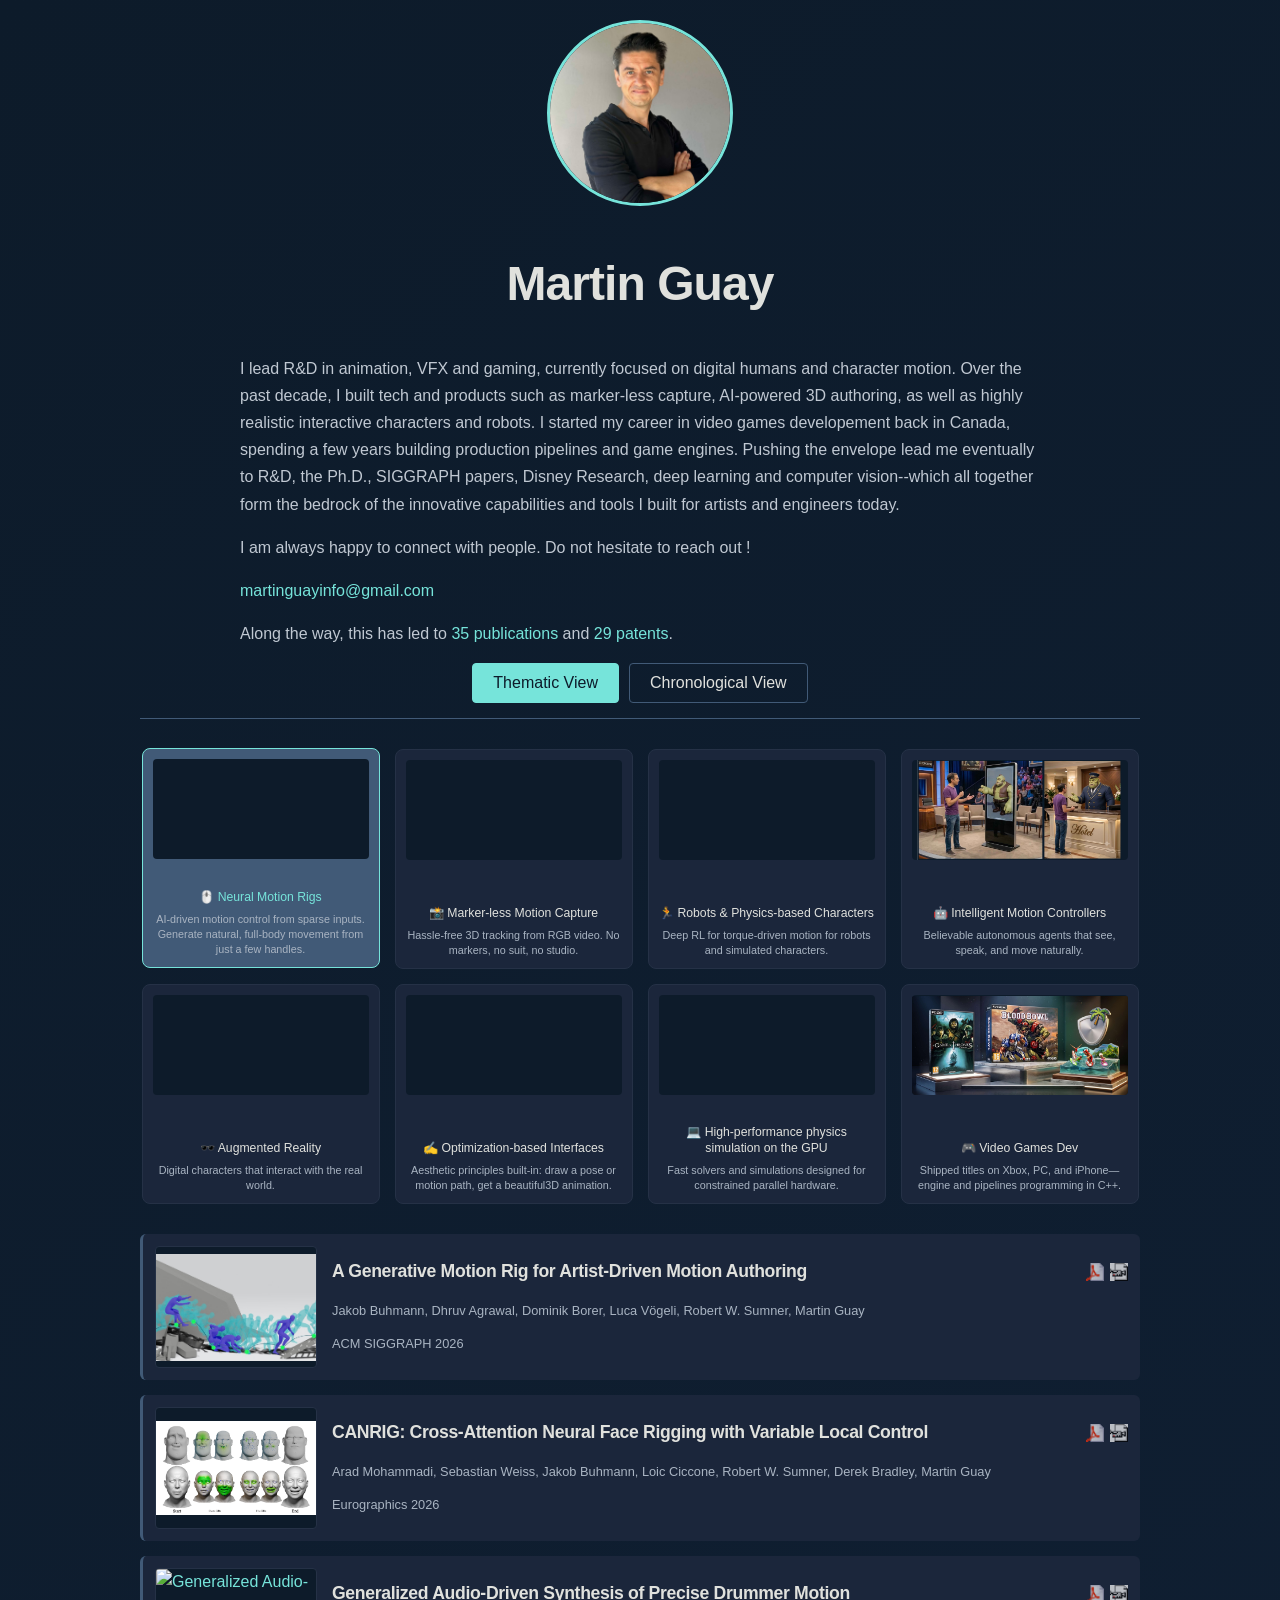
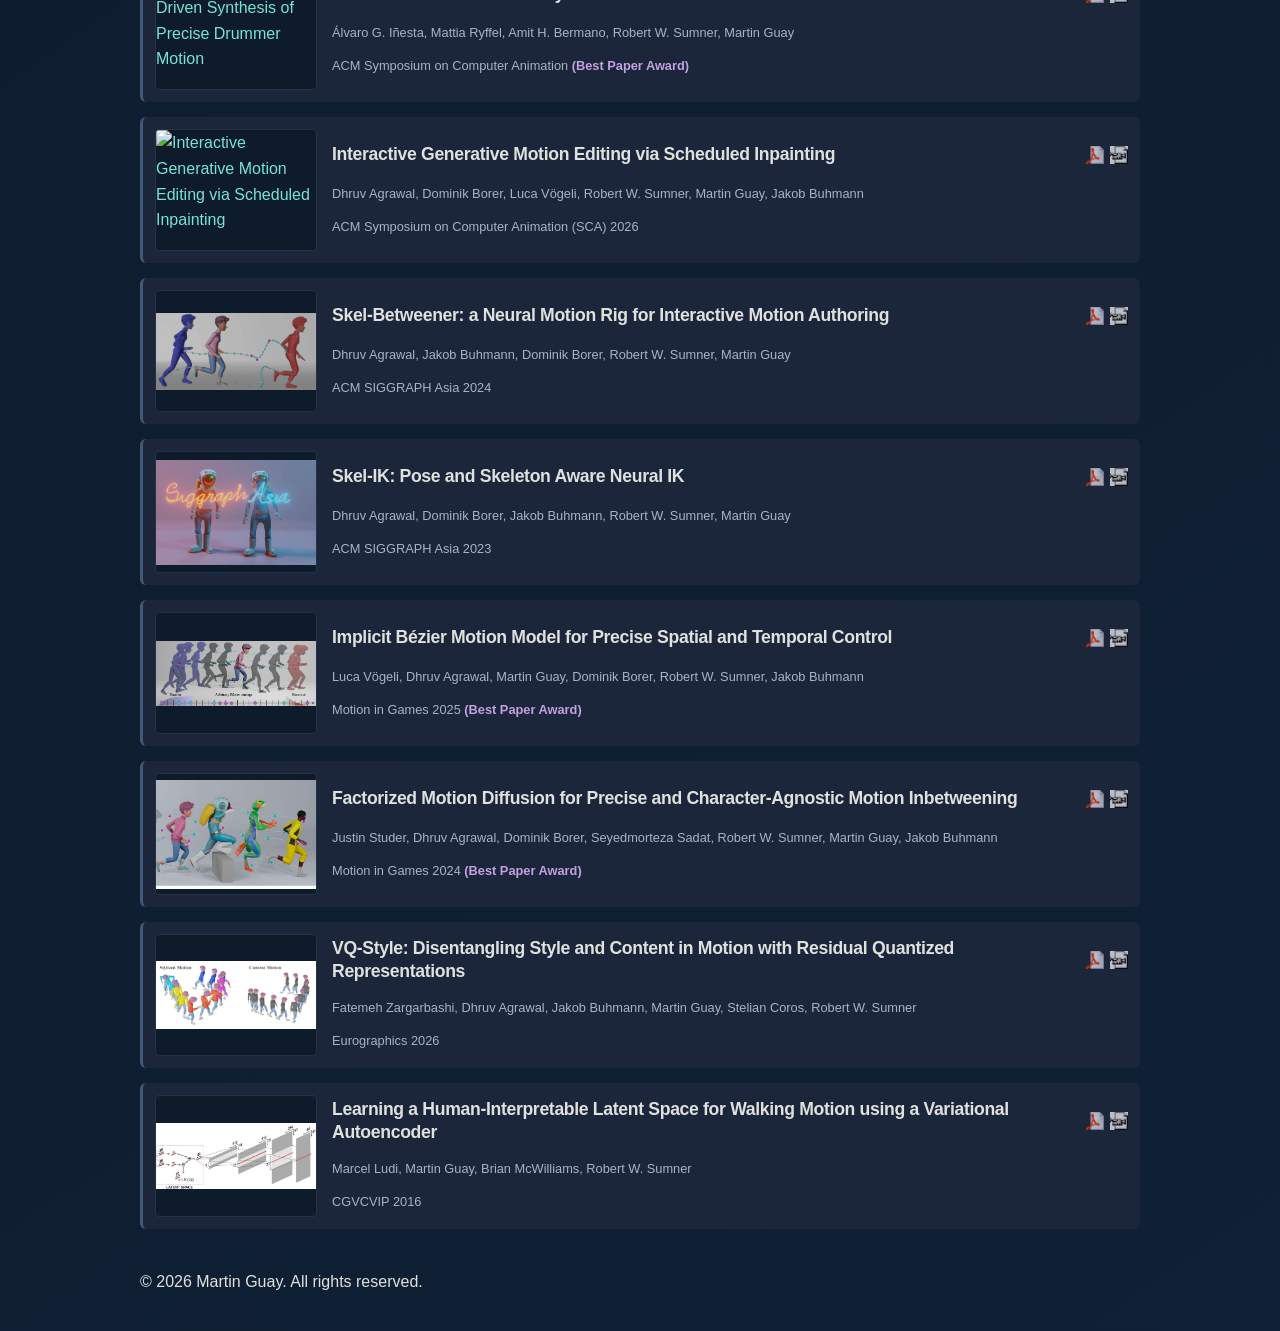
==== commit 838b4c98: "adding patents adding patents" ====
--- a/index.html
+++ b/index.html
@@ -25,6 +25,7 @@
 
                     <p>I am always happy to connect with people.  Do not hesitate to reach out !</p>
                 <p><a href="mailto:martinguayinfo@gmail.com">martinguayinfo@gmail.com</a></p>
+                <p class="stats-line">Along the way, this has led to <a href="index.html#chronological" class="bio-link">35 publications</a> and <a href="patents.html" class="bio-link">29 patents</a>.</p>
             </div>
         </header>
 <nav class="main-nav">
@@ -54,7 +55,7 @@
             {
                 year: 2026, type: 'publication',
                 title: "A Generative Motion Rig for Artist-Driven Motion Authoring",
-                title_link: "https://youtu.be/UvA4QdsxWjg", venue: "SIGGRAPH 2026",
+                title_link: "https://youtu.be/UvA4QdsxWjg", venue: "ACM SIGGRAPH 2026",
                 authors: "Jakob Buhmann, Dhruv Agrawal, Dominik Borer, Luca Vögeli, Robert W. Sumner, Martin Guay",
                 img_src: "Neural Animation/GenerativeMotionRig.jpg", img_link: "https://youtu.be/UvA4QdsxWjg",
                 pdf_link: "https://studios.disneyresearch.com/2026/07/16/a-generative-motion-rig-for-artist-driven-motion-authoring/",
@@ -80,6 +81,15 @@
             },
             {
                 year: 2026, type: 'publication',
+                title: "Interactive Generative Motion Editing via Scheduled Inpainting",
+                title_link: "https://www.youtube.com/watch?v=P2jsLNvb1GM", venue: "ACM Symposium on Computer Animation (SCA) 2026",
+                authors: "Dhruv Agrawal, Dominik Borer, Luca Vögeli, Robert W. Sumner, Martin Guay, Jakob Buhmann",
+                img_src: "https://img.youtube.com/vi/P2jsLNvb1GM/hqdefault.jpg", img_link: "https://www.youtube.com/watch?v=P2jsLNvb1GM",
+                pdf_link: "https://studios.disneyresearch.com/app/uploads/2026/07/Interactive-Generative-Motion-Editing-via-Scheduled-Inpainting-Paper.pdf",
+                video_link: "https://www.youtube.com/watch?v=P2jsLNvb1GM", themes: ["🖱️ Neural Motion Rigs"]
+            },
+            {
+                year: 2026, type: 'publication',
                 title: "VQ-Style: Disentangling Style and Content in Motion with Residual Quantized Representations",
                 title_link: "https://www.youtube.com/watch?v=4UIPvAzBX18", venue: "Eurographics 2026",
                 authors: "Fatemeh Zargarbashi, Dhruv Agrawal, Jakob Buhmann, Martin Guay, Stelian Coros, Robert W. Sumner",
@@ -99,7 +109,7 @@
             // Academic Publications
             {
                 year: 2025, type: 'publication', title: "Synth2track Editor for Efficient Match-Animation", 
-                title_link: "https://youtu.be/YneDCmmDmVU", venue: "SIGGRAPH 2025", 
+                title_link: "https://youtu.be/YneDCmmDmVU", venue: "ACM SIGGRAPH 2025", 
                 authors: "Jakob Buhmann, Douglas L. Moore, Dominik Borer, Martin Guay", 
                 
                 img_src: "Markerless Mocap/s2t_screen.jpeg", 
@@ -121,7 +131,7 @@
                 year: 2024,
                  type: 'publication', 
                  title: "Skel-Betweener: a Neural Motion Rig for Interactive Motion Authoring", 
-                 title_link: "https://www.youtube.com/watch?v=rAe-3dY0iKg", venue: "SIGGRAPH Asia 2024", 
+                 title_link: "https://www.youtube.com/watch?v=rAe-3dY0iKg", venue: "ACM SIGGRAPH Asia 2024", 
                  authors: "Dhruv Agrawal, Jakob Buhmann, Dominik Borer, Robert W. Sumner, Martin Guay", 
                  img_src: "Neural Animation/SkelBetweener.jpeg", img_link: "https://www.youtube.com/watch?v=rAe-3dY0iKg", 
                  pdf_link: "https://assets.studios.disneyresearch.com/app/uploads/2024/10/Skel-inbetweening-for-Intuitive-Neural-Motion-Authoring-paper.pdf", 
@@ -133,7 +143,7 @@
             },
             {
                 year: 2023, type: 'publication', title: "Skel-IK: Pose and Skeleton Aware Neural IK",
-                 title_link: "https://www.youtube.com/watch?v=-ot5oHs9ajk", venue: "SIGGRAPH Asia 2023", authors: "Dhruv Agrawal, Dominik Borer, Jakob Buhmann, Robert W. Sumner, Martin Guay",
+                 title_link: "https://www.youtube.com/watch?v=-ot5oHs9ajk", venue: "ACM SIGGRAPH Asia 2023", authors: "Dhruv Agrawal, Dominik Borer, Jakob Buhmann, Robert W. Sumner, Martin Guay",
                   img_src: "Neural Animation/skelIK.jpeg", img_link: "https://www.youtube.com/watch?v=-ot5oHs9ajk", pdf_link: "https://studios.disneyresearch.com/2023/12/11/pose-and-skeleton-aware-neural-ik-for-pose-and-motion-editing/", video_link: "https://www.youtube.com/watch?v=-ot5oHs9ajk", 
                   themes: ["🖱️ Neural Motion Rigs"]
             },
@@ -197,19 +207,19 @@
                 year: 2016, type: 'publication', title: "Flow Curves: an Intuitive Interface for Coherent Scene Deformation", title_link: "https://www.youtube.com/watch?v=VxbK4-rJ2og", venue: "Pacific Graphics 2016", authors: "Loïc Ciccone, Martin Guay, Robert W. Sumner", img_src: "Flow Curves/FlowCurves.png", img_link: "https://www.youtube.com/watch?v=VxbK4-rJ2og", pdf_link: "Flow Curves/FlowCurves.pdf", video_link: "https://www.youtube.com/watch?v=VxbK4-rJ2og", themes: ["✍️ Optimization-based Interfaces"]
             },
             {
-                year: 2015, type: 'publication', title: "Space-time sketching of character animation", title_link: "https://www.youtube.com/watch?v=9d3LOCbFNy4", venue: "SIGGRAPH 2015", authors: "Martin Guay, Remi Ronfard, Michael Gleicher, Marie-Paule Cani", img_src: "Space-time Sketching/Space-time sketching.png", img_link: "https://www.youtube.com/watch?v=9d3LOCbFNy4", pdf_link: "Space-time Sketching/SpaceTimeSketching.pdf", video_link: "https://www.youtube.com/watch?v=9d3LOCbFNy4", themes: ["✍️ Optimization-based Interfaces"]
+                year: 2015, type: 'publication', title: "Space-time sketching of character animation", title_link: "https://www.youtube.com/watch?v=9d3LOCbFNy4", venue: "ACM SIGGRAPH 2015", authors: "Martin Guay, Remi Ronfard, Michael Gleicher, Marie-Paule Cani", img_src: "Space-time Sketching/Space-time sketching.png", img_link: "https://www.youtube.com/watch?v=9d3LOCbFNy4", pdf_link: "Space-time Sketching/SpaceTimeSketching.pdf", video_link: "https://www.youtube.com/watch?v=9d3LOCbFNy4", themes: ["✍️ Optimization-based Interfaces"]
             },
             {
                 year: 2015, type: 'publication', title: "Adding dynamics to sketch-based character animation", title_link: "https://www.youtube.com/watch?v=y2EzLg21I-4", venue: "SBIM 2015", authors: "Martin Guay, Remi Ronfard, Michael Gleicher, Marie-Paule Cani", img_src: "Elastic LOA/ELOA.png", img_link: "https://www.youtube.com/watch?v=y2EzLg21I-4", pdf_link: "https://hal.inria.fr/hal-01154847/document", video_link: "https://www.youtube.com/watch?v=y2EzLg21I-4", themes: ["✍️ Optimization-based Interfaces"]
             },
             {
-                year: 2013, type: 'publication', title: "The Line of Action: an Intuitive Interface for Expressive Character Posing", title_link: "https://www.youtube.com/watch?v=QgrQuBwlbSE", venue: "SIGGRAPH Asia 2013", authors: "Martin Guay, Marie-Paule Cani, Remi Ronfard", img_src: "Line of Action/loa.mp4", img_link: "https://www.youtube.com/watch?v=QgrQuBwlbSE", pdf_link: "Line of Action/LOA.pdf", video_link: "https://www.youtube.com/watch?v=QgrQuBwlbSE", themes: ["✍️ Optimization-based Interfaces"]
+                year: 2013, type: 'publication', title: "The Line of Action: an Intuitive Interface for Expressive Character Posing", title_link: "https://www.youtube.com/watch?v=QgrQuBwlbSE", venue: "ACM SIGGRAPH Asia 2013", authors: "Martin Guay, Marie-Paule Cani, Remi Ronfard", img_src: "Line of Action/loa.mp4", img_link: "https://www.youtube.com/watch?v=QgrQuBwlbSE", pdf_link: "Line of Action/LOA.pdf", video_link: "https://www.youtube.com/watch?v=QgrQuBwlbSE", themes: ["✍️ Optimization-based Interfaces"]
             },
             {
                 year: 2013, type: 'publication', title: "Simple rasterization-based liquids", title_link: "https://www.youtube.com/watch?v=mSAwLGMrqBw", venue: "GPU Pro 5, 2013", authors: "Martin Guay", img_src: "GPU Fluids/Liquids.png", img_link: "https://www.youtube.com/watch?v=mSAwLGMrqBw", pdf_link: "https://inria.hal.science/hal-01015306/document", video_link: "https://www.youtube.com/watch?v=mSAwLGMrqBw", themes: ["💻 High-performance physics simulation on the GPU"]
             },
             {
-                year: 2011, type: 'publication', title: "Screen space animation of fire", title_link: "https://inria.hal.science/hal-00646268", venue: "SIGGRAPH Asia 2011", authors: "Martin Guay, Fabrice Colin, Richard Egli", img_src: "GPU Fluids/fire_small.mp4", img_link: "https://youtu.be/df0dwBuML70", pdf_link: "https://inria.hal.science/hal-00646268", video_link: "https://youtu.be/df0dwBuML70", themes: ["💻 High-performance physics simulation on the GPU"]
+                year: 2011, type: 'publication', title: "Screen space animation of fire", title_link: "https://inria.hal.science/hal-00646268", venue: "ACM SIGGRAPH Asia 2011", authors: "Martin Guay, Fabrice Colin, Richard Egli", img_src: "GPU Fluids/fire_small.mp4", img_link: "https://youtu.be/df0dwBuML70", pdf_link: "https://inria.hal.science/hal-00646268", video_link: "https://youtu.be/df0dwBuML70", themes: ["💻 High-performance physics simulation on the GPU"]
             },
             {
                 year: 2011, type: 'publication', title: "Simple and Fast Fluids", title_link: "https://www.youtube.com/watch?v=vS5ibFXxRMU", venue: "GPU Pro 2, 2011", authors: "Martin Guay, Fabrice Colin, Richard Egli", img_src: "GPU Fluids/SimpleFluids.png", img_link: "https://www.youtube.com/watch?v=vS5ibFXxRMU", pdf_link: "https://hal.inria.fr/file/index/docid/596050/filename/PreprintSFFGuayColinEgli.pdf", video_link: "https://www.youtube.com/watch?v=vS5ibFXxRMU", data_link: "GPU Fluids/DemosSFF.zip", themes: ["💻 High-performance physics simulation on the GPU"]
@@ -382,6 +392,7 @@
                 "A Generative Motion Rig",
                 "CANRIG",
                 "Generalized Audio-Driven Synthesis of Precise Drummer Motion",
+                "Interactive Generative Motion Editing via Scheduled Inpainting",
                 "Skel-Betweener",
                 "Skel-IK",
                 "Implicit Bézier Motion Model",
@@ -459,25 +470,43 @@
             const chronologicalView = document.getElementById('chronological-view');
             const thematicView = document.getElementById('thematic-view');
 
-            displayChronological(); 
-            displayThematicButtons(); 
-
-            chronologicalView.style.display = 'none';
-            thematicView.style.display = 'block';
-            chronologicalBtn.classList.remove('active');
-            thematicBtn.classList.add('active');
-            if (themeData.length > 0) {
-                displayPublicationsByTheme(themeData[0].name); 
-            }
-
-            chronologicalBtn.addEventListener('click', () => {
+            displayChronological();
+            displayThematicButtons();
+
+            function showChronological() {
                 chronologicalView.style.display = 'block';
                 thematicView.style.display = 'none';
                 chronologicalBtn.classList.add('active');
                 thematicBtn.classList.remove('active');
+                chronologicalView.scrollIntoView({ behavior: 'smooth', block: 'start' });
+            }
+
+            if (window.location.hash === '#chronological') {
+                showChronological();
+            } else {
+                chronologicalView.style.display = 'none';
+                thematicView.style.display = 'block';
+                chronologicalBtn.classList.remove('active');
+                thematicBtn.classList.add('active');
+            }
+            if (themeData.length > 0) {
+                displayPublicationsByTheme(themeData[0].name);
+            }
+
+            window.addEventListener('hashchange', () => {
+                if (window.location.hash === '#chronological') {
+                    showChronological();
+                }
             });
 
+            chronologicalBtn.addEventListener('click', () => {
+                showChronological();
+            });
+
             thematicBtn.addEventListener('click', () => {
+                if (window.location.hash === '#chronological') {
+                    history.replaceState(null, '', window.location.pathname + window.location.search);
+                }
                 chronologicalView.style.display = 'none';
                 thematicView.style.display = 'block';
                 chronologicalBtn.classList.remove('active');
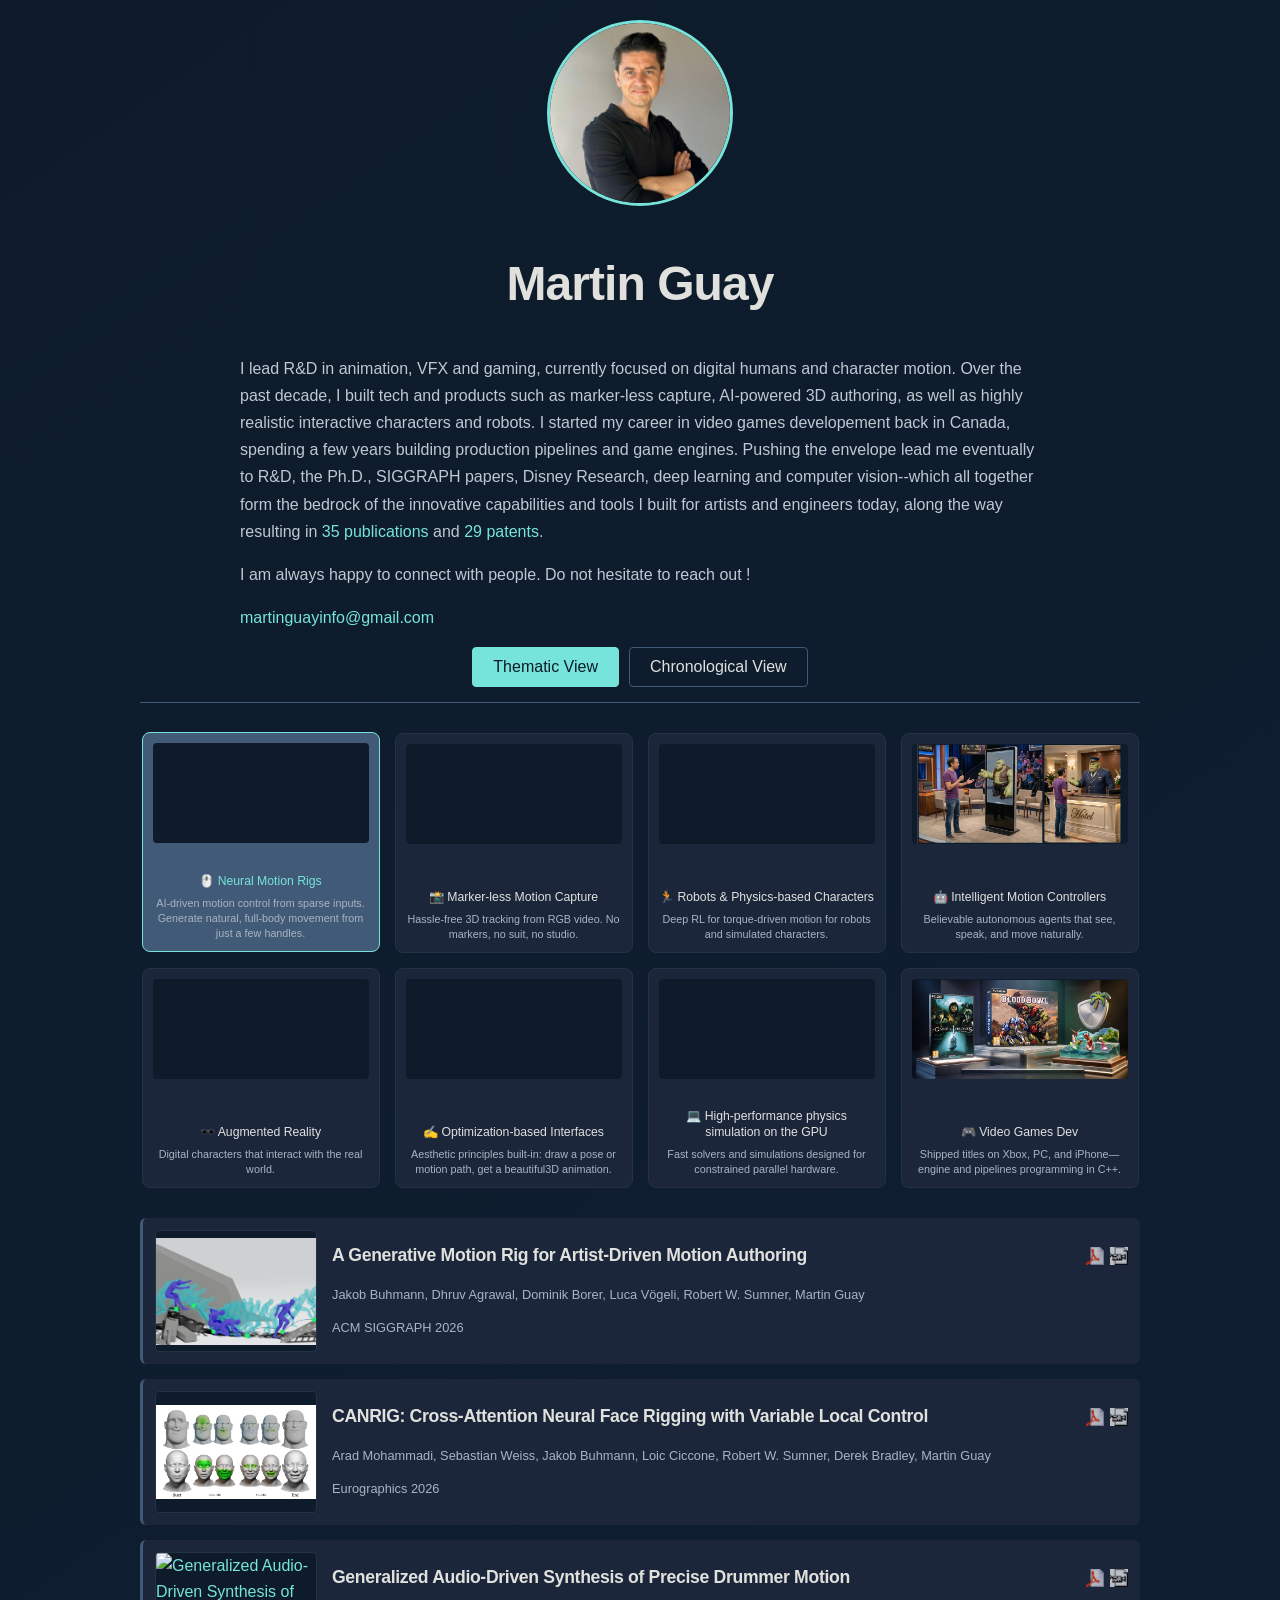
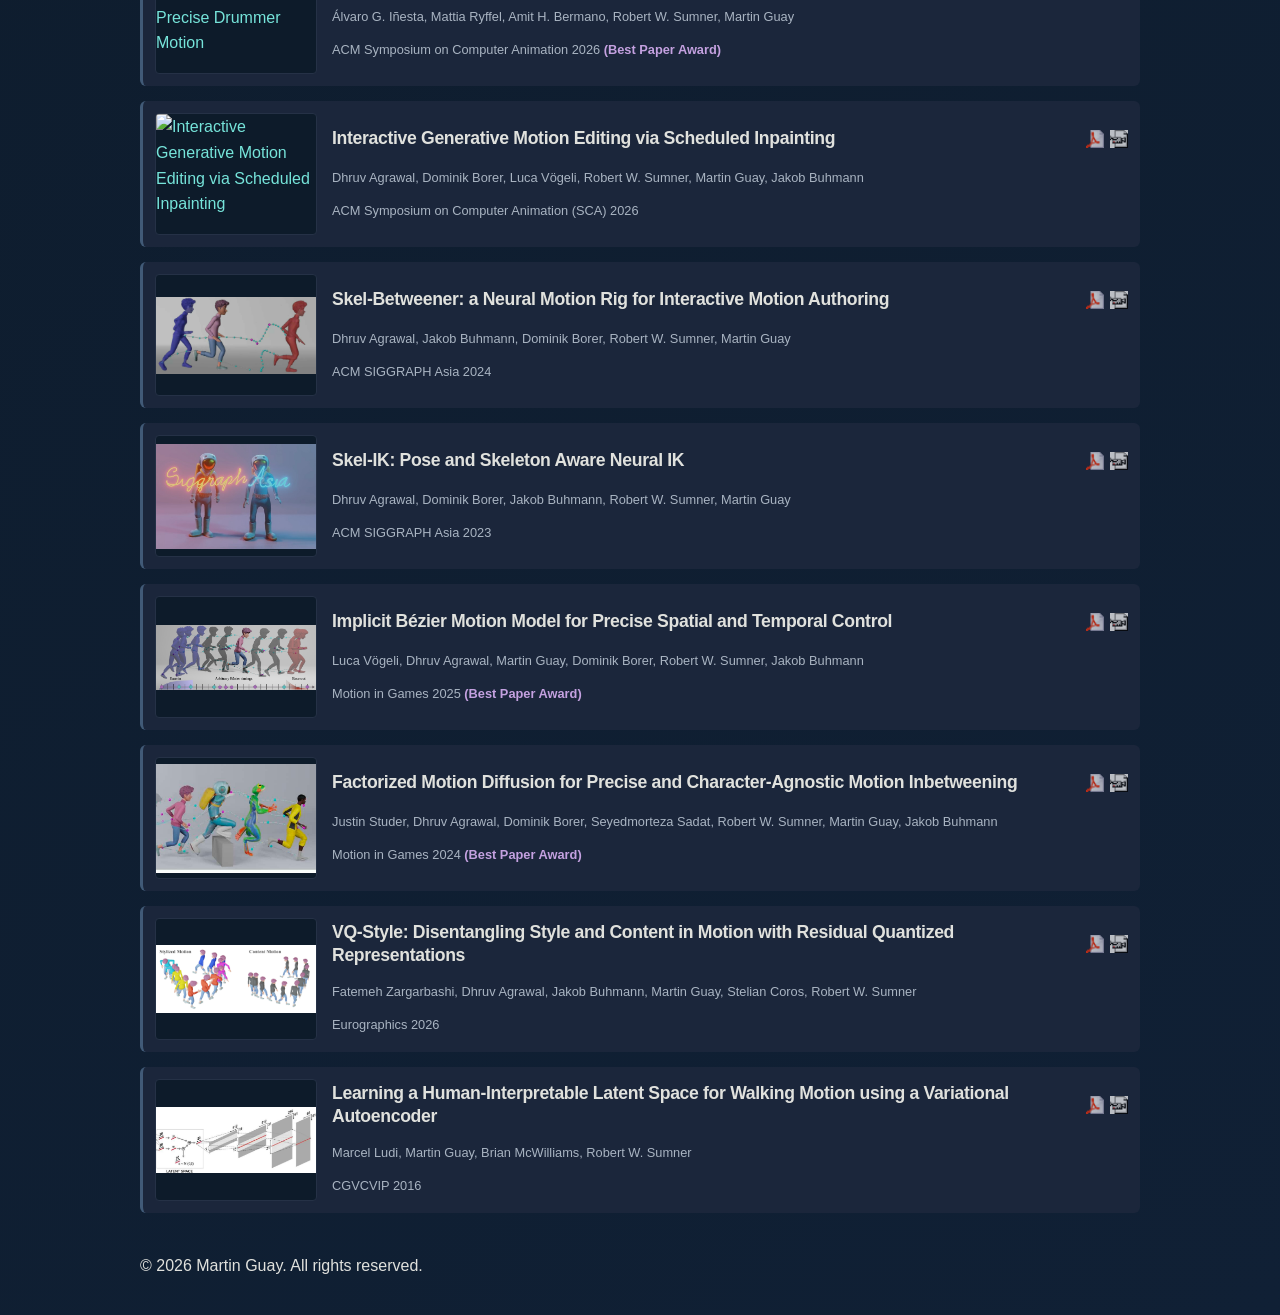
==== commit 81cd4d08: "tweaks tweaks" ====
--- a/index.html
+++ b/index.html
@@ -16,16 +16,15 @@
             <h1>Martin Guay</h1>
             <div class="bio">
                 <p>I lead R&D in animation, VFX and gaming, currently focused on digital humans and character motion. Over the past decade, I built tech and products such as
-                     marker-less capture, AI-powered 3D authoring, as well as highly realistic interactive characters and robots. 
-                
-                    I started my career in video games developement back in Canada, spending a few years building production pipelines and game engines. 
-                    Pushing the envelope lead me eventually to R&D, the Ph.D., SIGGRAPH papers, 
+                     marker-less capture, AI-powered 3D authoring, as well as highly realistic interactive characters and robots.
+
+                    I started my career in video games developement back in Canada, spending a few years building production pipelines and game engines.
+                    Pushing the envelope lead me eventually to R&D, the Ph.D., SIGGRAPH papers,
                     Disney Research, deep learning and computer vision--which all together form the bedrock of the innovative capabilities and tools
-                    I built for artists and engineers today. 
+                    I built for artists and engineers today, along the way resulting in <a href="index.html#chronological" class="bio-link">35 publications</a> and <a href="patents.html" class="bio-link">29 patents</a>.
 
                     <p>I am always happy to connect with people.  Do not hesitate to reach out !</p>
                 <p><a href="mailto:martinguayinfo@gmail.com">martinguayinfo@gmail.com</a></p>
-                <p class="stats-line">Along the way, this has led to <a href="index.html#chronological" class="bio-link">35 publications</a> and <a href="patents.html" class="bio-link">29 patents</a>.</p>
             </div>
         </header>
 <nav class="main-nav">
@@ -73,7 +72,7 @@
             {
                 year: 2026, type: 'publication',
                 title: "Generalized Audio-Driven Synthesis of Precise Drummer Motion",
-                title_link: "https://www.youtube.com/watch?v=SdHuGxSxNgA", venue: "ACM Symposium on Computer Animation", award: "(Best Paper Award)",
+                title_link: "https://www.youtube.com/watch?v=SdHuGxSxNgA", venue: "ACM Symposium on Computer Animation 2026", award: "(Best Paper Award)",
                 authors: "Álvaro G. Iñesta, Mattia Ryffel, Amit H. Bermano, Robert W. Sumner, Martin Guay",
                 img_src: "https://img.youtube.com/vi/SdHuGxSxNgA/hqdefault.jpg", img_link: "https://www.youtube.com/watch?v=SdHuGxSxNgA",
                 pdf_link: "https://studios.disneyresearch.com/app/uploads/2026/08/Generalized-Audio-Driven-Synthesis-of-Precise-Drummer-Motion-Paper.pdf",
@@ -157,7 +156,7 @@
                 year: 2019, type: 'publication', title: "Techniques for Inferring Three-Dimensional Poses From Two-Dimensional Images", title_link: "https://patents.google.com/patent/US10916046B2/en", venue: "US Patent 2019", authors: "Martin Guay, Jakob Buhmann, Dominik Borer", img_src: "Patents/tracking_patent2020.mp4", img_link: "https://patents.google.com/patent/US10916046B2/en", themes: ["📸 Marker-less Motion Capture"]
             },
             {
-                year: 2019, type: 'publication', title: "High Resolution Rig-space Neural Rendering", title_link: "https://www.youtube.com/watch?v=QEatuZaTBy4", venue: "arxiv 2019", authors: "Dominik Borer, Jakob Buhmann, Martin Guay", img_src: "Rigspace Neural Rendering/RigSpaceNeuralRendering.jpeg", img_link: "https://www.youtube.com/watch?v=QEatuZaTBy4", pdf_link: "https://arxiv.org/pdf/2003.09820.pdf", video_link: "https://www.youtube.com/watch?v=QEatuZaTBy4", themes: ["🕶️ Augmented Reality"]
+                year: 2019, type: 'publication', title: "Rig Space Neural Rendering", title_link: "https://www.youtube.com/watch?v=QEatuZaTBy4", venue: "arxiv 2019", authors: "Dominik Borer, Jakob Buhmann, Martin Guay", img_src: "Rigspace Neural Rendering/RigSpaceNeuralRendering.jpeg", img_link: "https://www.youtube.com/watch?v=QEatuZaTBy4", pdf_link: "https://arxiv.org/pdf/2003.09820.pdf", video_link: "https://www.youtube.com/watch?v=QEatuZaTBy4", themes: ["🕶️ Augmented Reality"]
             },
             {
                 year: 2018, type: 'publication', title: "AR Costumes: Automatically Augmenting Watertight Costumes from a single RGB Image", title_link: "https://www.youtube.com/watch?v=p2Lj2ScIkvA", venue: "VRCAI 2018", authors: "Christoph Maurhofer, Gokcen Cimen, Mattia Ryffel, Robert W. Sumner, Martin Guay", img_src: "AR Costumes/ARCostumes.mp4", img_link: "https://www.youtube.com/watch?v=p2Lj2ScIkvA", pdf_link: "https://s3-us-west-1.amazonaws.com/disneyresearch/wp-content/uploads/20181029220913/AR-Costumes-Automatically-Augmenting-Watertight-Costumes-from-a-single-RGB-Image-Paper.pdf", video_link: "https://www.youtube.com/watch?v=p2Lj2ScIkvA", themes: ["🕶️ Augmented Reality"]
@@ -199,7 +198,7 @@
                 video_link: "https://www.youtube.com/watch?v=h0wz-08cgow", themes: ["🖱️ Neural Motion Rigs"]
             },
             {
-                year: 2016, type: 'publication', title: "Music-Driven Animaiton Using Motion Editing", 
+                year: 2016, type: 'publication', title: "Music-Driven Animation Using Motion Editing", 
                 title_link: "https://www.youtube.com/watch?v=YpqNCbz6asg", venue: "SCA 2016", authors: "Renzo Roth & CGL Ph.D. Students, Martin Guay", 
                 img_src: "Karaoke/SCAKaraoke.png", img_link: "https://www.youtube.com/watch?v=YpqNCbz6asg", video_link: "https://www.youtube.com/watch?v=YpqNCbz6asg", themes: ["🤖 Intelligent Motion Controllers"]
             },
@@ -321,28 +320,11 @@
 
         function displayChronological() {
             const container = document.getElementById('chronological-view');
-            container.innerHTML = '';
-            let currentYear = 0;
-            let yearGroupHtml = '';
             const academicPubs = publications
                 .filter(pub => pub.type !== 'game')
                 .sort((a, b) => b.year - a.year);
 
-            academicPubs.forEach(pub => {
-                if (pub.year !== currentYear) {
-                    if (yearGroupHtml) { 
-                        yearGroupHtml += '</div>';
-                        container.innerHTML += yearGroupHtml;
-                    }
-                    currentYear = pub.year;
-                    yearGroupHtml = `<h3 class="year-header">${currentYear}</h3><div class="year-publications">`;
-                }
-                yearGroupHtml += createPublicationHTML(pub);
-            });
-            if (yearGroupHtml) { 
-                 yearGroupHtml += '</div>';
-                 container.innerHTML += yearGroupHtml;
-            }
+            container.innerHTML = academicPubs.map(createPublicationHTML).join('');
         }
         
         function displayThematicButtons() {
@@ -417,7 +399,7 @@
             "🕶️ Augmented Reality": [
                 "AR Costumes",
                 "AR Characters Navigate and React Realistically",
-                "High Resolution Rig-space Neural Rendering",
+                "Rig Space Neural Rendering",
                 "Augmenting Cats and Dogs",
                 "AR Poser"
             ]
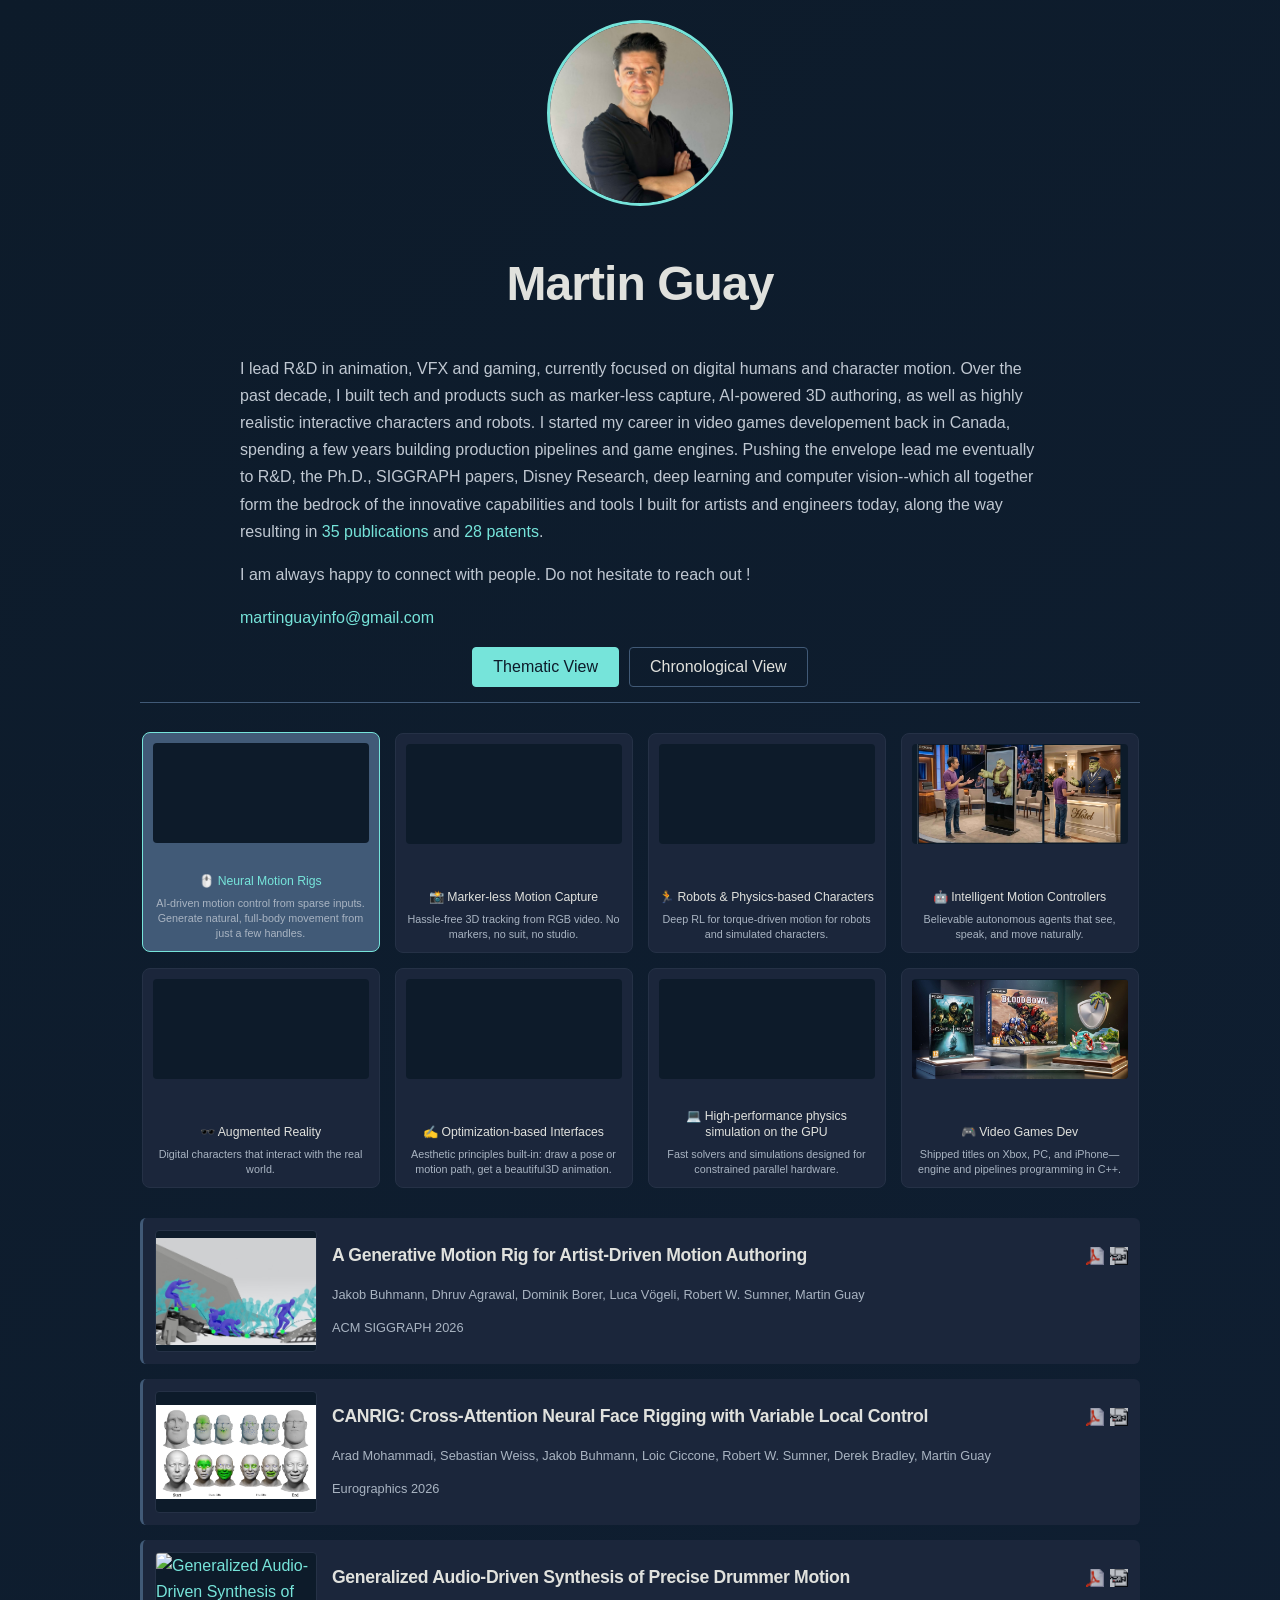
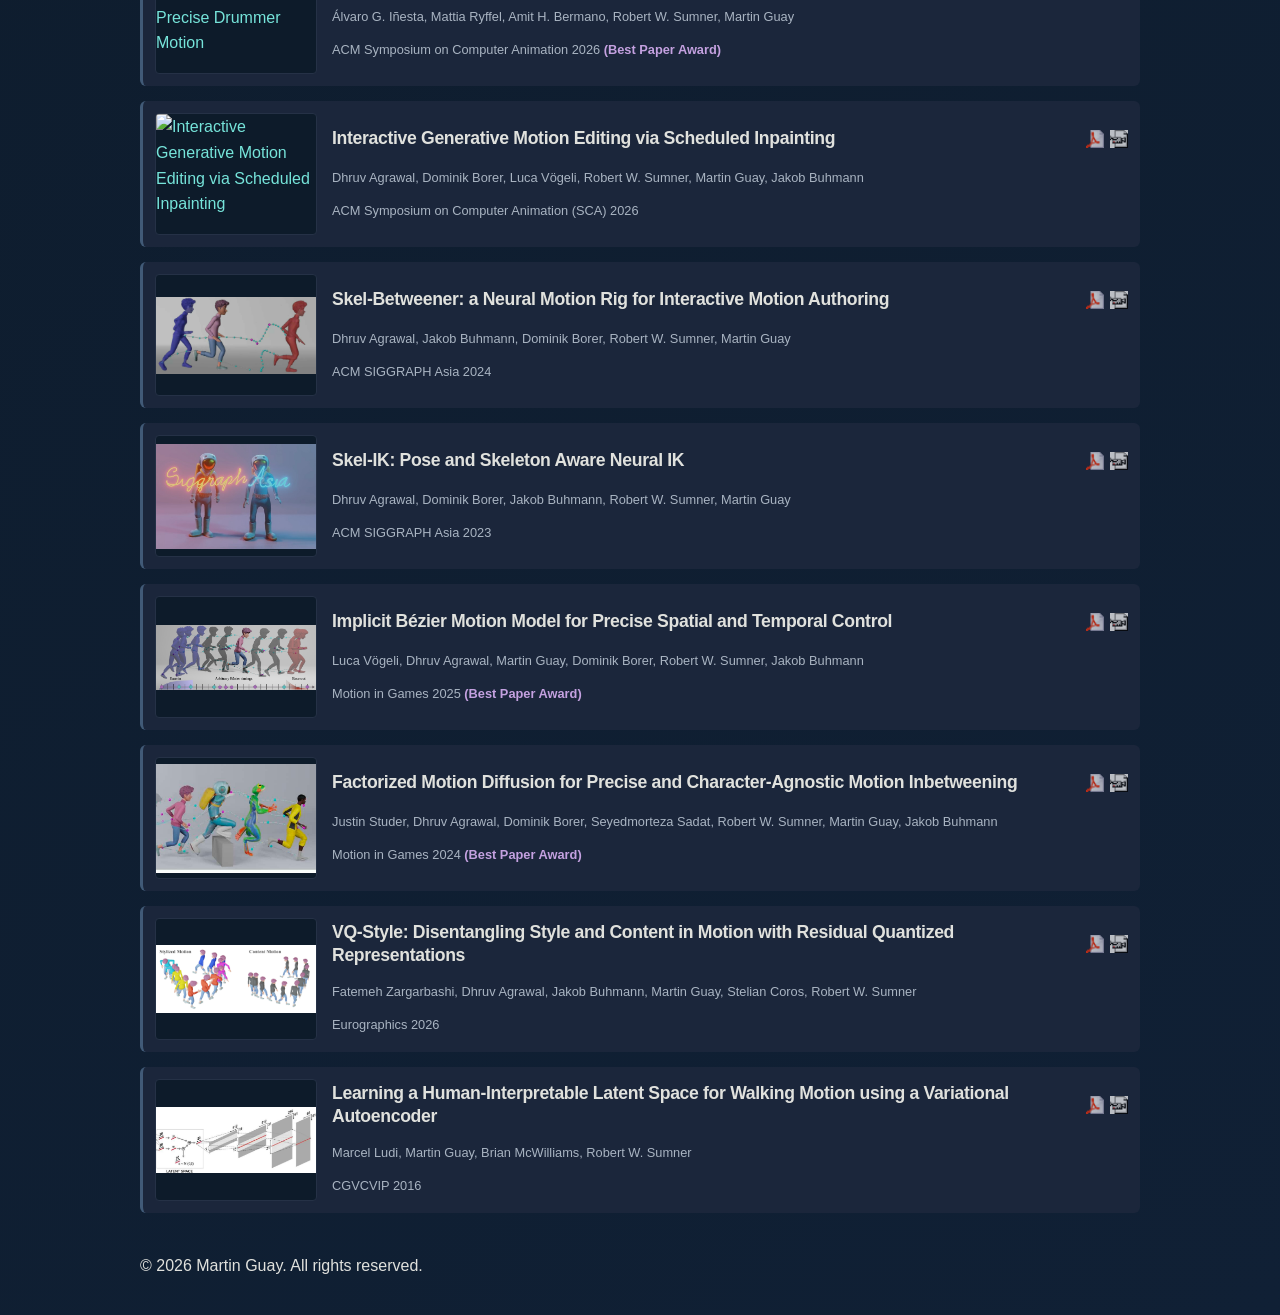
==== commit 064f6481: "too much too much" ====
--- a/index.html
+++ b/index.html
@@ -21,7 +21,7 @@
                     I started my career in video games developement back in Canada, spending a few years building production pipelines and game engines.
                     Pushing the envelope lead me eventually to R&D, the Ph.D., SIGGRAPH papers,
                     Disney Research, deep learning and computer vision--which all together form the bedrock of the innovative capabilities and tools
-                    I built for artists and engineers today, along the way resulting in <a href="index.html#chronological" class="bio-link">35 publications</a> and <a href="patents.html" class="bio-link">29 patents</a>.
+                    I built for artists and engineers today, along the way resulting in <a href="index.html#chronological" class="bio-link">35 publications</a> and <a href="patents.html" class="bio-link">28 patents</a>.
 
                     <p>I am always happy to connect with people.  Do not hesitate to reach out !</p>
                 <p><a href="mailto:martinguayinfo@gmail.com">martinguayinfo@gmail.com</a></p>
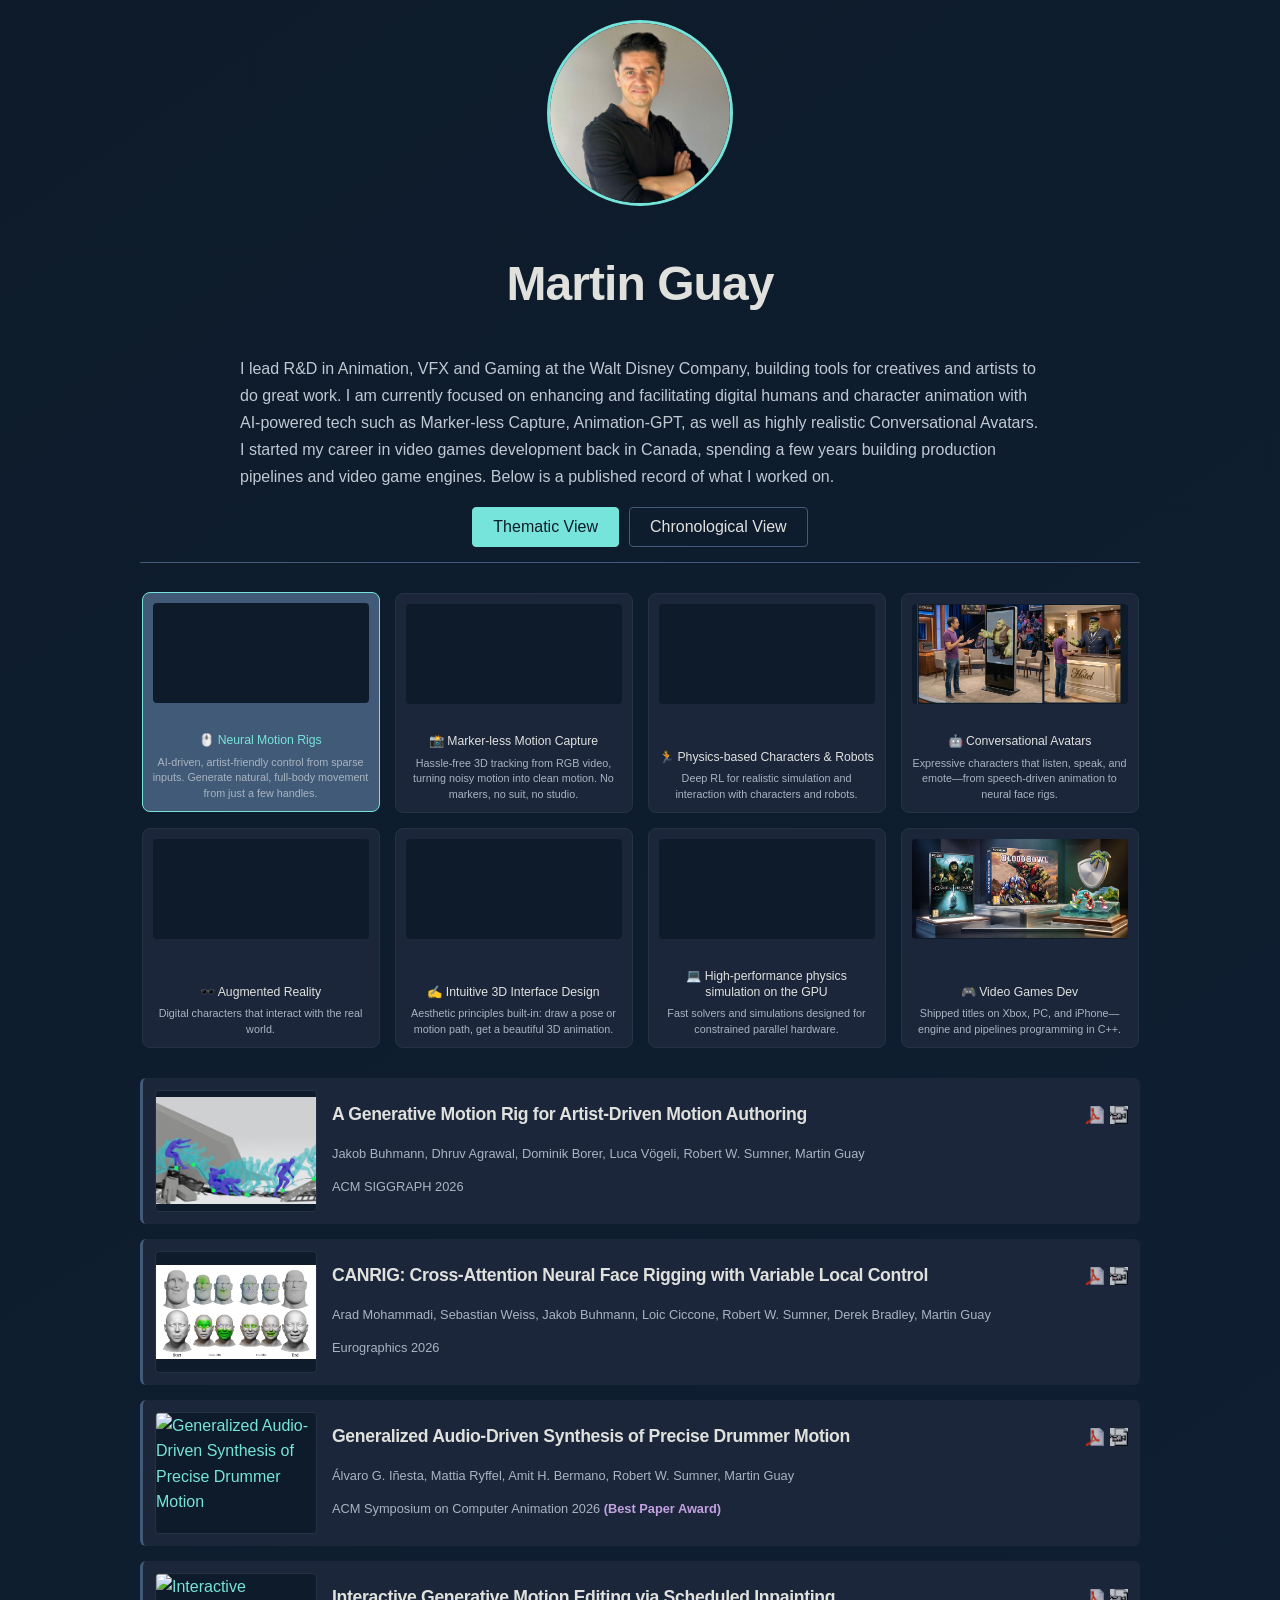
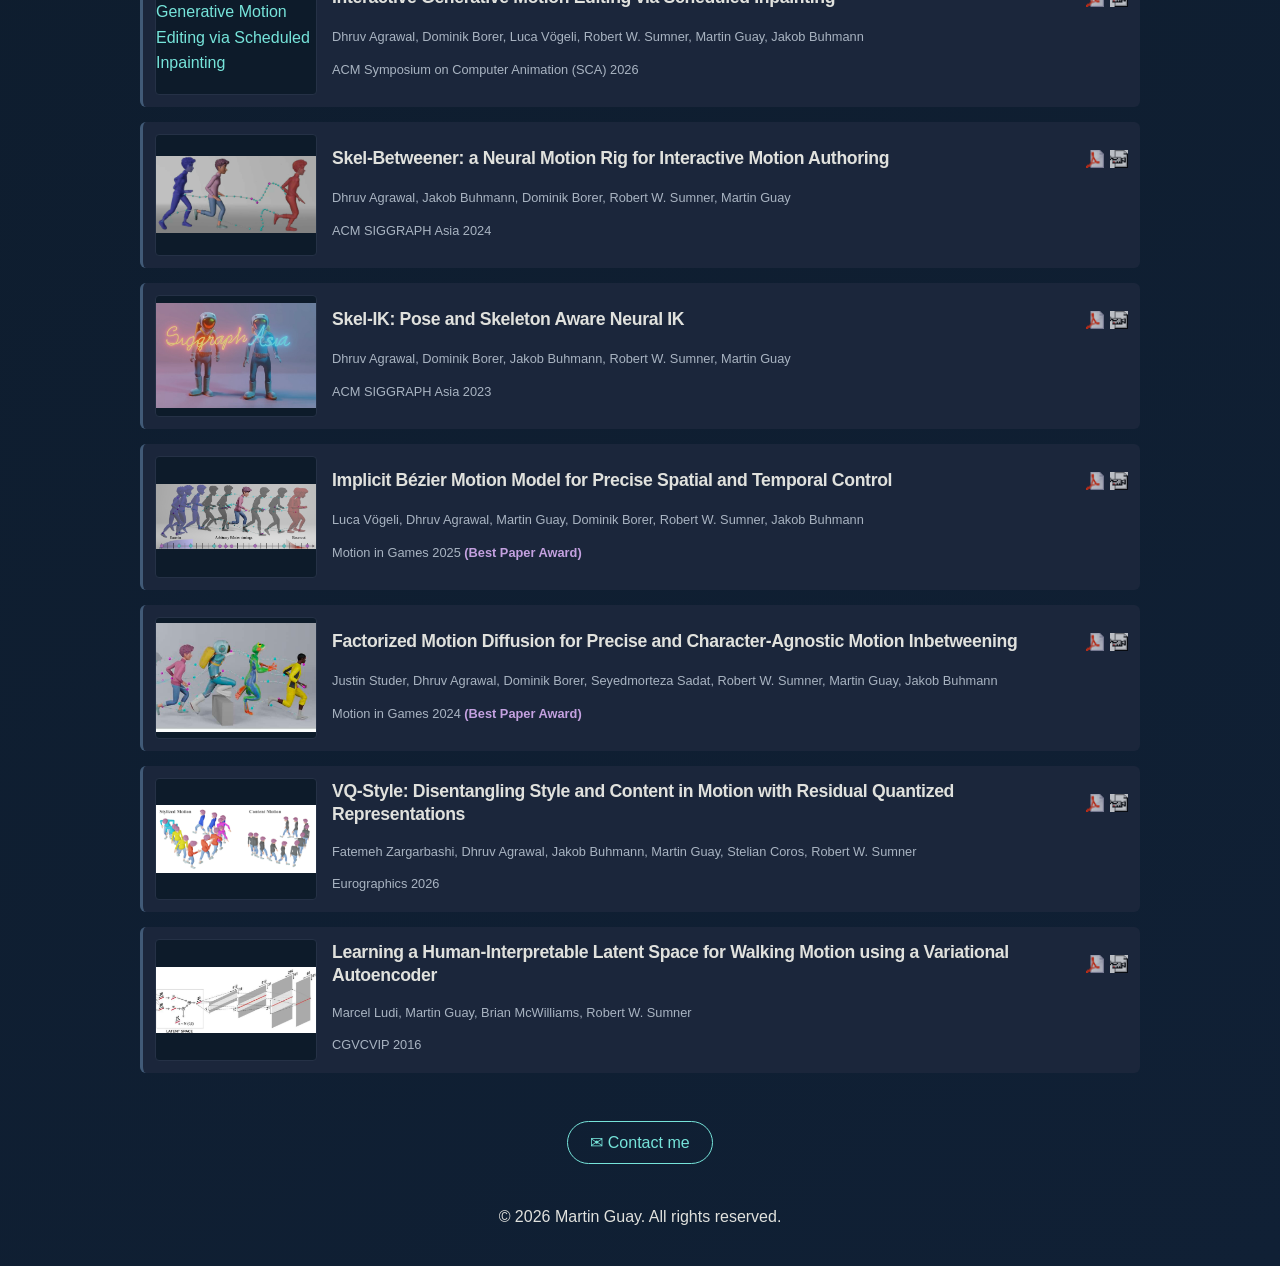
==== commit d3ff6ddc: "new version new version" ====
--- a/index.html
+++ b/index.html
@@ -1,507 +1,503 @@
-﻿<!DOCTYPE html>
-<html lang="en">
-<head>
-    <meta charset="UTF-8">
-    <meta name="viewport" content="width=device-width, initial-scale=1.0">
-    <meta name="description" content="Martin Guay - GenAI for 3D Motion">
-    <meta name="keywords" content="generative AI, 3D motion, Neural Motion Rigs, animation, motion capture, deep learning, VFX, AR, VR, video games">
-    <meta name="author" content="Martin Guay">
-    <title>Martin Guay</title>
-    <link rel="stylesheet" href="style.css">
-</head>
-<body>
-    <div class="container">
-        <header class="profile-header">
-            <img src="Self Portraits/MG2025.jpeg" alt="Martin Guay" class="profile-pic">
-            <h1>Martin Guay</h1>
-            <div class="bio">
-                <p>I lead R&D in animation, VFX and gaming, currently focused on digital humans and character motion. Over the past decade, I built tech and products such as
-                     marker-less capture, AI-powered 3D authoring, as well as highly realistic interactive characters and robots.
-
-                    I started my career in video games developement back in Canada, spending a few years building production pipelines and game engines.
-                    Pushing the envelope lead me eventually to R&D, the Ph.D., SIGGRAPH papers,
-                    Disney Research, deep learning and computer vision--which all together form the bedrock of the innovative capabilities and tools
-                    I built for artists and engineers today, along the way resulting in <a href="index.html#chronological" class="bio-link">35 publications</a> and <a href="patents.html" class="bio-link">28 patents</a>.
-
-                    <p>I am always happy to connect with people.  Do not hesitate to reach out !</p>
-                <p><a href="mailto:martinguayinfo@gmail.com">martinguayinfo@gmail.com</a></p>
-            </div>
-        </header>
-<nav class="main-nav">
-            <button id="thematic-btn" class="active">Thematic View</button>
-            <button id="chronological-btn">Chronological View</button>
-
-        </nav>
-
-        <main id="publications-section">
-            <div id="chronological-view" style="display: none;">
-                </div>
-            <div id="thematic-view">
-                <div id="theme-buttons-container">
-                    </div>
-                <div id="themed-publications-list">
-                    </div>
-            </div>
-        </main>
-        <footer>
-            <p>© <span id="current-year"></span> Martin Guay. All rights reserved.</p>
-        </footer>
-    </div>
-
-    <script>
-        const publications = [
-
-            {
-                year: 2026, type: 'publication',
-                title: "A Generative Motion Rig for Artist-Driven Motion Authoring",
-                title_link: "https://youtu.be/UvA4QdsxWjg", venue: "ACM SIGGRAPH 2026",
-                authors: "Jakob Buhmann, Dhruv Agrawal, Dominik Borer, Luca Vögeli, Robert W. Sumner, Martin Guay",
-                img_src: "Neural Animation/GenerativeMotionRig.jpg", img_link: "https://youtu.be/UvA4QdsxWjg",
-                pdf_link: "https://studios.disneyresearch.com/2026/07/16/a-generative-motion-rig-for-artist-driven-motion-authoring/",
-                video_link: "https://youtu.be/UvA4QdsxWjg", themes: ["🖱️ Neural Motion Rigs"]
-            },
-            {
-                year: 2026, type: 'publication',
-                title: "CANRIG: Cross-Attention Neural Face Rigging with Variable Local Control",
-                title_link: "https://www.youtube.com/watch?v=PdJxbb_-z1g", venue: "Eurographics 2026",
-                authors: "Arad Mohammadi, Sebastian Weiss, Jakob Buhmann, Loic Ciccone, Robert W. Sumner, Derek Bradley, Martin Guay",
-                img_src: "Neural Animation/CANRig.png", img_link: "https://www.youtube.com/watch?v=PdJxbb_-z1g",
-                pdf_link: "https://studios.disneyresearch.com/2026/04/04/canrig-cross-attention-neural-face-rigging-with-variable-local-control/",
-                video_link: "https://www.youtube.com/watch?v=PdJxbb_-z1g", themes: ["🖱️ Neural Motion Rigs"]
-            },
-            {
-                year: 2026, type: 'publication',
-                title: "Generalized Audio-Driven Synthesis of Precise Drummer Motion",
-                title_link: "https://www.youtube.com/watch?v=SdHuGxSxNgA", venue: "ACM Symposium on Computer Animation 2026", award: "(Best Paper Award)",
-                authors: "Álvaro G. Iñesta, Mattia Ryffel, Amit H. Bermano, Robert W. Sumner, Martin Guay",
-                img_src: "https://img.youtube.com/vi/SdHuGxSxNgA/hqdefault.jpg", img_link: "https://www.youtube.com/watch?v=SdHuGxSxNgA",
-                pdf_link: "https://studios.disneyresearch.com/app/uploads/2026/08/Generalized-Audio-Driven-Synthesis-of-Precise-Drummer-Motion-Paper.pdf",
-                video_link: "https://www.youtube.com/watch?v=SdHuGxSxNgA", themes: ["🖱️ Neural Motion Rigs", "🤖 Intelligent Motion Controllers"]
-            },
-            {
-                year: 2026, type: 'publication',
-                title: "Interactive Generative Motion Editing via Scheduled Inpainting",
-                title_link: "https://www.youtube.com/watch?v=P2jsLNvb1GM", venue: "ACM Symposium on Computer Animation (SCA) 2026",
-                authors: "Dhruv Agrawal, Dominik Borer, Luca Vögeli, Robert W. Sumner, Martin Guay, Jakob Buhmann",
-                img_src: "https://img.youtube.com/vi/P2jsLNvb1GM/hqdefault.jpg", img_link: "https://www.youtube.com/watch?v=P2jsLNvb1GM",
-                pdf_link: "https://studios.disneyresearch.com/app/uploads/2026/07/Interactive-Generative-Motion-Editing-via-Scheduled-Inpainting-Paper.pdf",
-                video_link: "https://www.youtube.com/watch?v=P2jsLNvb1GM", themes: ["🖱️ Neural Motion Rigs"]
-            },
-            {
-                year: 2026, type: 'publication',
-                title: "VQ-Style: Disentangling Style and Content in Motion with Residual Quantized Representations",
-                title_link: "https://www.youtube.com/watch?v=4UIPvAzBX18", venue: "Eurographics 2026",
-                authors: "Fatemeh Zargarbashi, Dhruv Agrawal, Jakob Buhmann, Martin Guay, Stelian Coros, Robert W. Sumner",
-                img_src: "Neural Animation/VQStyle.png", img_link: "https://www.youtube.com/watch?v=4UIPvAzBX18",
-                pdf_link: "https://arxiv.org/abs/2602.02334",
-                video_link: "https://www.youtube.com/watch?v=4UIPvAzBX18", themes: ["🖱️ Neural Motion Rigs"]
-            },
-            {
-                year: 2025, type: 'publication',
-                title: "Implicit Bézier Motion Model for Precise Spatial and Temporal Control",
-                title_link: "https://www.youtube.com/watch?v=mdXLeX01Lkg", venue: "Motion in Games 2025", award: "(Best Paper Award)",
-                 authors: "Luca Vögeli, Dhruv Agrawal, Martin Guay, Dominik Borer, Robert W. Sumner, Jakob Buhmann", 
-                 img_src: "Neural Animation/IBMM.jpeg", img_link: "https://www.youtube.com/watch?v=mdXLeX01Lkg",
-                  pdf_link: "https://studios.disneyresearch.com/app/uploads/2025/12/Implicit-Be%CC%81zier-Motion-Model-for-Precise-Spatial-and-Temporal-Control-Paper.pdf", 
-                  video_link: "https://www.youtube.com/watch?v=mdXLeX01Lkg", themes: ["🖱️ Neural Motion Rigs"]
-            },
-            // Academic Publications
-            {
-                year: 2025, type: 'publication', title: "Synth2track Editor for Efficient Match-Animation", 
-                title_link: "https://youtu.be/YneDCmmDmVU", venue: "ACM SIGGRAPH 2025", 
-                authors: "Jakob Buhmann, Douglas L. Moore, Dominik Borer, Martin Guay", 
-                
-                img_src: "Markerless Mocap/s2t_screen.jpeg", 
-                img_link: "https://youtu.be/YneDCmmDmVU", 
-                pdf_link: "https://studios.disneyresearch.com/2025/07/21/synth2track-editor-for-efficient-match-animation/f", 
-                video_link: "https://youtu.be/YneDCmmDmVU", 
-                themes: ["📸 Marker-less Motion Capture"]
-            },
-            {
-                year: 2024, type: 'publication', 
-                title: "Factorized Motion Diffusion for Precise and Character-Agnostic Motion Inbetweening", 
-                title_link: "https://www.youtube.com/watch?v=bmwEWYb21-8", venue: "Motion in Games 2024", award: "(Best Paper Award)",
-                 authors: "Justin Studer, Dhruv Agrawal, Dominik Borer, Seyedmorteza Sadat, Robert W. Sumner, Martin Guay, Jakob Buhmann", 
-                 img_src: "Neural Animation/Factorized.jpeg", img_link: "https://www.youtube.com/watch?v=bmwEWYb21-8",
-                  pdf_link: "https://assets.studios.disneyresearch.com/app/uploads/2024/10/Factorized-Motion-Diffusion-for-Precise-and-Character-Agnostic-Motion-Inbetweening-Paper.pdf", 
-                  video_link: "https://www.youtube.com/watch?v=bmwEWYb21-8", themes: ["🖱️ Neural Motion Rigs"]
-            },
-            {
-                year: 2024,
-                 type: 'publication', 
-                 title: "Skel-Betweener: a Neural Motion Rig for Interactive Motion Authoring", 
-                 title_link: "https://www.youtube.com/watch?v=rAe-3dY0iKg", venue: "ACM SIGGRAPH Asia 2024", 
-                 authors: "Dhruv Agrawal, Jakob Buhmann, Dominik Borer, Robert W. Sumner, Martin Guay", 
-                 img_src: "Neural Animation/SkelBetweener.jpeg", img_link: "https://www.youtube.com/watch?v=rAe-3dY0iKg", 
-                 pdf_link: "https://assets.studios.disneyresearch.com/app/uploads/2024/10/Skel-inbetweening-for-Intuitive-Neural-Motion-Authoring-paper.pdf", 
-                 video_link: "https://www.youtube.com/watch?v=rAe-3dY0iKg", themes: ["🖱️ Neural Motion Rigs"]
-            },
-            {
-                year: 2024, type: 'publication', title: "Trajectory Augmentation for Robust Neural Locomotion Controllers", title_link: "https://www.youtube.com/watch?v=se5RM_A8oxM", venue: "VISIGRAPH 2024", award: "(Best Paper Award)", authors: "Dhruv Agrawal, Mattias Koenig, Dominik Borer, Jakob Buhmann, Robert W. Sumner, Martin Guay", img_src: "Neural Animation/locomotion.jpeg", img_link: "https://www.youtube.com/watch?v=se5RM_A8oxM", pdf_link: "https://studios.disneyresearch.com/2024/02/05/trajectory-augmentation-for-robust-neural-locomotion-controllers/", video_link: "https://www.youtube.com/watch?v=se5RM_A8oxM",
-                 themes: ["🤖 Intelligent Motion Controllers"]
-            },
-            {
-                year: 2023, type: 'publication', title: "Skel-IK: Pose and Skeleton Aware Neural IK",
-                 title_link: "https://www.youtube.com/watch?v=-ot5oHs9ajk", venue: "ACM SIGGRAPH Asia 2023", authors: "Dhruv Agrawal, Dominik Borer, Jakob Buhmann, Robert W. Sumner, Martin Guay",
-                  img_src: "Neural Animation/skelIK.jpeg", img_link: "https://www.youtube.com/watch?v=-ot5oHs9ajk", pdf_link: "https://studios.disneyresearch.com/2023/12/11/pose-and-skeleton-aware-neural-ik-for-pose-and-motion-editing/", video_link: "https://www.youtube.com/watch?v=-ot5oHs9ajk", 
-                  themes: ["🖱️ Neural Motion Rigs"]
-            },
-            {
-                year: 2022, type: 'publication', title: "Generalized Pose Space Embeddings for Training in the Wild using Analysis-by-Synthesis", title_link: "https://arxiv.org/html/2411.08603v1", venue: "arxiv 2022", authors: "Dominik Borer, Jakob Buhmann, Martin Guay", img_src: "Analysis-by-Synthesis/model_overview.jpeg", img_link: "https://www.youtube.com/watch?v=vjcM27zVUzM", pdf_link: "https://arxiv.org/html/2411.08603v1", video_link: "https://www.youtube.com/watch?v=vjcM27zVUzM", themes: ["📸 Marker-less Motion Capture"]
-            },
-            {
-                year: 2021, type: 'publication', title: "Augmenting Cats and Dogs", title_link: "https://www.youtube.com/watch?v=I2MFv3OF9HE", venue: "VISIGRAPP 2021", authors: "Dominik Borer, Niat Isik, Jakob Buhmann, Martin Guay", img_src: "Cats And Dogs/feral.jpeg", img_link: "https://www.youtube.com/watch?v=I2MFv3OF9HE", pdf_link: "https://cgl.ethz.ch/disclaimer.php?dlurl=/Downloads/Publications/Papers/2021/Bor21a/Bor21a.pdf", video_link: "https://www.youtube.com/watch?v=I2MFv3OF9HE", themes: ["🕶️ Augmented Reality", "📸 Marker-less Motion Capture"]
-            },
-            {
-                year: 2019, type: 'publication', title: "Techniques for Inferring Three-Dimensional Poses From Two-Dimensional Images", title_link: "https://patents.google.com/patent/US10916046B2/en", venue: "US Patent 2019", authors: "Martin Guay, Jakob Buhmann, Dominik Borer", img_src: "Patents/tracking_patent2020.mp4", img_link: "https://patents.google.com/patent/US10916046B2/en", themes: ["📸 Marker-less Motion Capture"]
-            },
-            {
-                year: 2019, type: 'publication', title: "Rig Space Neural Rendering", title_link: "https://www.youtube.com/watch?v=QEatuZaTBy4", venue: "arxiv 2019", authors: "Dominik Borer, Jakob Buhmann, Martin Guay", img_src: "Rigspace Neural Rendering/RigSpaceNeuralRendering.jpeg", img_link: "https://www.youtube.com/watch?v=QEatuZaTBy4", pdf_link: "https://arxiv.org/pdf/2003.09820.pdf", video_link: "https://www.youtube.com/watch?v=QEatuZaTBy4", themes: ["🕶️ Augmented Reality"]
-            },
-            {
-                year: 2018, type: 'publication', title: "AR Costumes: Automatically Augmenting Watertight Costumes from a single RGB Image", title_link: "https://www.youtube.com/watch?v=p2Lj2ScIkvA", venue: "VRCAI 2018", authors: "Christoph Maurhofer, Gokcen Cimen, Mattia Ryffel, Robert W. Sumner, Martin Guay", img_src: "AR Costumes/ARCostumes.mp4", img_link: "https://www.youtube.com/watch?v=p2Lj2ScIkvA", pdf_link: "https://s3-us-west-1.amazonaws.com/disneyresearch/wp-content/uploads/20181029220913/AR-Costumes-Automatically-Augmenting-Watertight-Costumes-from-a-single-RGB-Image-Paper.pdf", video_link: "https://www.youtube.com/watch?v=p2Lj2ScIkvA", themes: ["🕶️ Augmented Reality"]
-            },
-            {
-                year: 2018, type: 'publication', title: "AR Poser: Automatically Augmenting Mobile Pictures with Digital Avatars Imitating Poses", title_link: "https://www.youtube.com/watch?v=Ug-bzFEN8H8", venue: "CGVCVIP 2018", authors: "Gokcen Cimen, Christoph Maurhofer, Robert W. Sumner, Martin Guay", img_src: "AR Poser/AR Poser.png", img_link: "https://www.youtube.com/watch?v=Ug-bzFEN8H8", pdf_link: "AR Poser/ARPoser.pdf", video_link: "https://www.youtube.com/watch?v=Ug-bzFEN8H8", themes: ["🕶️ Augmented Reality"]
-            },
-            {
-                year: 2018, type: 'publication', title: "Speech-driven Animation for Conversational Characters", title_link: "https://www.youtube.com/watch?v=O2BPu3ypuHQ", venue: "CGVCVIP 2018", authors: "Dominik Borer, Dominic Lutz, Robert W. Sumner, Martin Guay", 
-                img_src: "AIAvatar/AvatarChat.jpeg", img_link: "https://www.youtube.com/watch?v=O2BPu3ypuHQ", pdf_link: "https://arxiv.org/pdf/1903.05448.pdf", video_link: "https://www.youtube.com/watch?v=O2BPu3ypuHQ", themes: ["🤖 Intelligent Motion Controllers"]
-            },
-            {
-                year: 2018, type: 'publication', title: "Keys-to-sim: animation to simulation using stochastic optimization", title_link: "https://www.youtube.com/watch?v=aO28Rqrhu34", venue: "CGVC 2018", authors: "Dominic Borer, Robert W. Sumner, Martin Guay", 
-                img_src: "Keys To Sim/teaser.jpeg", img_link: "https://www.youtube.com/watch?v=aO28Rqrhu34", pdf_link: "https://cgl.ethz.ch/disclaimer.php?dlurl=/Downloads/Publications/Papers/2018/Bor18a/Bor18a.pdf", video_link: "https://www.youtube.com/watch?v=aO28Rqrhu34", themes: ["🏃 Robots & Physics-based Characters"]
-            },
-            {
-                year: 2018, type: 'publication', title: "Exploring interactions with a fully Simulated SIMBICON 3D Character", 
-                title_link: "https://www.youtube.com/watch?v=00XO4AuBP1Y", venue: "CG and Games 2018", authors: "Dominic Borer, Simone Giguarri, Robert W. Sumner, Martin Guay", img_src: "SIMBICON/SIMBICON_VR.mp4", img_link: "https://www.youtube.com/watch?v=00XO4AuBP1Y", pdf_link: "https://link.springer.com/referenceworkentry/10.1007/978-3-319-08234-9_220-1", video_link: "https://www.youtube.com/watch?v=00XO4AuBP1Y", 
-                themes: ["🏃 Robots & Physics-based Characters"]
-            },
-            {
-                year: 2017, type: 'publication', title: "AR Characters Navigate and React Realistically to Real Objects", title_link: "https://www.youtube.com/watch?v=R5uuwAe6BX0", venue: "Workshop on AI in VR and AR 2017", authors: "Gokcen Cimen, Ye Yuan, Stelian Coros, Robert W. Sumner, Martin Guay", img_src: "AR Quadrupeds/AR Physical.mp4", img_link: "https://www.youtube.com/watch?v=R5uuwAe6BX0", pdf_link: "AR Quadrupeds/IntuitiveARCharacters.pdf", video_link: "https://www.youtube.com/watch?v=R5uuwAe6BX0", themes: ["🕶️ Augmented Reality", "🤖 Intelligent Motion Controllers"]
-            },
-            {
-                year: 2017, type: 'publication', title: "Automatic Quadruped Animation on Lion King Previs", title_link: "https://www.youtube.com/watch?v=W4sqCLAJY1o", venue: "US Patent 2017", authors: "Martin Guay, Ye Yuan, Moritz Geilinger, Stelian Coros, Robert W. Sumner", img_src: "Inverse Dynamics Gokcen/lionking.png", img_link: "https://www.youtube.com/watch?v=W4sqCLAJY1o", pdf_link: "https://patents.google.com/patent/US10553009B2/en", video_link: "https://www.youtube.com/watch?v=W4sqCLAJY1o", themes: ["🏃 Robots & Physics-based Characters"]
-            },
-            {
-                year: 2017, type: 'publication', title: "Using Model-based Inverse Dynamics for live-Pupetteering a 3D Character with a Tail", title_link: "https://www.iadisportal.org/digital-library/an-intuitive-interface-for-human-performance-tracking-with-simulated-characters", venue: "CGVCVIP 2017", authors: "Gokcen Cimen, Martin Guay, Stelian Coros, Robert W. Sumner", img_src: "Inverse Dynamics Gokcen/InverseDynamics.png", img_link: "https://www.youtube.com/watch?v=7hOukEo6Tzk", pdf_link: "https://www.iadisportal.org/digital-library/an-intuitive-interface-for-human-performance-tracking-with-simulated-characters", video_link: "https://www.youtube.com/watch?v=7hOukEo6Tzk", themes: ["🏃 Robots & Physics-based Characters"]
-            },
-            {
-                year: 2017, type: 'publication', title: "Authoring Motion Cycles", title_link: "https://www.youtube.com/watch?v=Do1BBNGL7Do", 
-                venue: "SCA 2017", authors: "Loïc Ciccone, Martin Guay, Mauri Nitti, Robert W. Sumner", img_src: "Motion Cycles/motion_cycles.png", img_link: "https://www.youtube.com/watch?v=Do1BBNGL7Do", pdf_link: "https://la.disneyresearch.com/publication/authoring-motion-cycles/", video_link: "https://www.youtube.com/watch?v=Do1BBNGL7Do", themes: ["✍️ Optimization-based Interfaces"]
-            },
-            {
-                year: 2016, type: 'publication', title: "AI Characters: Conversational Avatars that Hear, See and Understand the World", title_link: "https://www.youtube.com/watch?v=zvy_-V97FI8", venue: "2016", authors: "David Niggli, Steven Poulakos, Robert W. Sumner, Martin Guay", img_src: "AIAvatar/FirstProto.jpeg", img_link: "https://www.youtube.com/watch?v=zvy_-V97FI8", pdf_link: "AIAvatar/EmbodiedAvatar2016.pdf", video_link: "https://www.youtube.com/watch?v=zvy_-V97FI8", themes: ["🤖 Intelligent Motion Controllers"]
-            },
-            {
-                year: 2016, type: 'publication', title: "Learning a Human-Interpretable Latent Space for Walking Motion using a Variational Autoencoder", title_link: "https://www.iadisportal.org/digital-library/automatically-learning-an-intuitive-animation-interface-from-a-collection-of-human-motion-clips", venue: "CGVCVIP 2016", authors: "Marcel Ludi, Martin Guay, Brian McWilliams, Robert W. Sumner", img_src: "VAE Interface 2016/VAE2016.jpeg", img_link: "https://www.youtube.com/watch?v=h0wz-08cgow", pdf_link: "https://www.iadisportal.org/digital-library/automatically-learning-an-intuitive-animation-interface-from-a-collection-of-human-motion-clips", 
-                video_link: "https://www.youtube.com/watch?v=h0wz-08cgow", themes: ["🖱️ Neural Motion Rigs"]
-            },
-            {
-                year: 2016, type: 'publication', title: "Music-Driven Animation Using Motion Editing", 
-                title_link: "https://www.youtube.com/watch?v=YpqNCbz6asg", venue: "SCA 2016", authors: "Renzo Roth & CGL Ph.D. Students, Martin Guay", 
-                img_src: "Karaoke/SCAKaraoke.png", img_link: "https://www.youtube.com/watch?v=YpqNCbz6asg", video_link: "https://www.youtube.com/watch?v=YpqNCbz6asg", themes: ["🤖 Intelligent Motion Controllers"]
-            },
-            {
-                year: 2016, type: 'publication', title: "Flow Curves: an Intuitive Interface for Coherent Scene Deformation", title_link: "https://www.youtube.com/watch?v=VxbK4-rJ2og", venue: "Pacific Graphics 2016", authors: "Loïc Ciccone, Martin Guay, Robert W. Sumner", img_src: "Flow Curves/FlowCurves.png", img_link: "https://www.youtube.com/watch?v=VxbK4-rJ2og", pdf_link: "Flow Curves/FlowCurves.pdf", video_link: "https://www.youtube.com/watch?v=VxbK4-rJ2og", themes: ["✍️ Optimization-based Interfaces"]
-            },
-            {
-                year: 2015, type: 'publication', title: "Space-time sketching of character animation", title_link: "https://www.youtube.com/watch?v=9d3LOCbFNy4", venue: "ACM SIGGRAPH 2015", authors: "Martin Guay, Remi Ronfard, Michael Gleicher, Marie-Paule Cani", img_src: "Space-time Sketching/Space-time sketching.png", img_link: "https://www.youtube.com/watch?v=9d3LOCbFNy4", pdf_link: "Space-time Sketching/SpaceTimeSketching.pdf", video_link: "https://www.youtube.com/watch?v=9d3LOCbFNy4", themes: ["✍️ Optimization-based Interfaces"]
-            },
-            {
-                year: 2015, type: 'publication', title: "Adding dynamics to sketch-based character animation", title_link: "https://www.youtube.com/watch?v=y2EzLg21I-4", venue: "SBIM 2015", authors: "Martin Guay, Remi Ronfard, Michael Gleicher, Marie-Paule Cani", img_src: "Elastic LOA/ELOA.png", img_link: "https://www.youtube.com/watch?v=y2EzLg21I-4", pdf_link: "https://hal.inria.fr/hal-01154847/document", video_link: "https://www.youtube.com/watch?v=y2EzLg21I-4", themes: ["✍️ Optimization-based Interfaces"]
-            },
-            {
-                year: 2013, type: 'publication', title: "The Line of Action: an Intuitive Interface for Expressive Character Posing", title_link: "https://www.youtube.com/watch?v=QgrQuBwlbSE", venue: "ACM SIGGRAPH Asia 2013", authors: "Martin Guay, Marie-Paule Cani, Remi Ronfard", img_src: "Line of Action/loa.mp4", img_link: "https://www.youtube.com/watch?v=QgrQuBwlbSE", pdf_link: "Line of Action/LOA.pdf", video_link: "https://www.youtube.com/watch?v=QgrQuBwlbSE", themes: ["✍️ Optimization-based Interfaces"]
-            },
-            {
-                year: 2013, type: 'publication', title: "Simple rasterization-based liquids", title_link: "https://www.youtube.com/watch?v=mSAwLGMrqBw", venue: "GPU Pro 5, 2013", authors: "Martin Guay", img_src: "GPU Fluids/Liquids.png", img_link: "https://www.youtube.com/watch?v=mSAwLGMrqBw", pdf_link: "https://inria.hal.science/hal-01015306/document", video_link: "https://www.youtube.com/watch?v=mSAwLGMrqBw", themes: ["💻 High-performance physics simulation on the GPU"]
-            },
-            {
-                year: 2011, type: 'publication', title: "Screen space animation of fire", title_link: "https://inria.hal.science/hal-00646268", venue: "ACM SIGGRAPH Asia 2011", authors: "Martin Guay, Fabrice Colin, Richard Egli", img_src: "GPU Fluids/fire_small.mp4", img_link: "https://youtu.be/df0dwBuML70", pdf_link: "https://inria.hal.science/hal-00646268", video_link: "https://youtu.be/df0dwBuML70", themes: ["💻 High-performance physics simulation on the GPU"]
-            },
-            {
-                year: 2011, type: 'publication', title: "Simple and Fast Fluids", title_link: "https://www.youtube.com/watch?v=vS5ibFXxRMU", venue: "GPU Pro 2, 2011", authors: "Martin Guay, Fabrice Colin, Richard Egli", img_src: "GPU Fluids/SimpleFluids.png", img_link: "https://www.youtube.com/watch?v=vS5ibFXxRMU", pdf_link: "https://hal.inria.fr/file/index/docid/596050/filename/PreprintSFFGuayColinEgli.pdf", video_link: "https://www.youtube.com/watch?v=vS5ibFXxRMU", data_link: "GPU Fluids/DemosSFF.zip", themes: ["💻 High-performance physics simulation on the GPU"]
-            },
-            {
-                year: 2010, type: 'publication', title: "Multi-dimensional Unconditionally Stable Alternate Direction Explicit (ADE) Scheme for the Convection-Diffusion Equation", title_link: "https://hal.inria.fr/hal-00750389v2/document", venue: "Conference on Nonlinear Wave Phenomena 2010", authors: "Martin Guay, Fabrice Colin, Richard Egli", img_src: "ADE/ADESmall.jpg", img_link: "https://hal.inria.fr/hal-00750389v2/document", pdf_link: "https://hal.inria.fr/hal-00750389v2/document", themes: ["💻 High-performance physics simulation on the GPU"]
-            },
-            // Video Games (Integrated)
-            {
-                type: 'game', year: 2011, title: "A Game of Thrones: Genesis, PC (C++), Cyanide Studios, 2011", title_link: "https://en.wikipedia.org/wiki/A_Game_of_Thrones:_Genesis", venue: "", authors: "", img_src: "Games/AGOT.jpg", img_link: "https://en.wikipedia.org/wiki/A_Game_of_Thrones:_Genesis", themes: ["🎮 Video Games Dev"]
-            },
-            {
-                type: 'game', year: 2010, title: "iSurf, iOS (C++), Cyanide Studios, 2010", title_link: "https://www.pocketgamer.com/isurf/isurf-game-hopes-to-catch-the-app-store-wave/", venue: "", authors: "", img_src: "Games/iSurf.jpg", img_link: "https://www.pocketgamer.com/isurf/isurf-game-hopes-to-catch-the-app-store-wave/", themes: ["🎮 Video Games Dev"]
-            },
-            {
-                type: 'game', year: 2009, title: "Blood Bowl, Xbox 360 (C++), Cyanide Studios, 2009", title_link: "https://en.wikipedia.org/wiki/Blood_Bowl_(2009_video_game)", venue: "", authors: "", img_src: "Games/Bloodbowl.jpg", img_link: "https://en.wikipedia.org/wiki/Blood_Bowl_(2009_video_game)", themes: ["🎮 Video Games Dev"]
-            }
-        ];
-
-        const themeData = [
-            { name: "🖱️ Neural Motion Rigs", imageSrc: "Neural Animation/neuralRig_gif.mp4", description: "AI-driven motion control from sparse inputs. Generate natural, full-body movement from just a few handles." },
-            { name: "📸 Marker-less Motion Capture", imageSrc: "Markerless Mocap/office.mp4", description: "Hassle-free 3D tracking from RGB video. No markers, no suit, no studio." },
-            { name: "🏃 Robots & Physics-based Characters", imageSrc: "SIMBICON/SIMBICON_VR.mp4", description: "Deep RL for torque-driven motion for robots and simulated characters." },
-            { name: "🤖 Intelligent Motion Controllers", imageSrc: "AIAvatar/AIAvatars.jpg", description: "Believable autonomous agents that see, speak, and move naturally." },
-            { name: "🕶️ Augmented Reality", imageSrc: "AR Costumes/ARCostumes.mp4", description: "Digital characters that interact with the real world." },
-            { name: "✍️ Optimization-based Interfaces", imageSrc: "Line of Action/loa.mp4", description: "Aesthetic principles built-in: draw a pose or motion path, get a beautiful3D animation." },
-            { name: "💻 High-performance physics simulation on the GPU", imageSrc: "GPU Fluids/fire_small.mp4", description: "Fast solvers and simulations designed for constrained parallel hardware." },
-            { name: "🎮 Video Games Dev", imageSrc: "Games/MGGames.jpg", description: "Shipped titles on Xbox, PC, and iPhone—engine and pipelines programming in C++." }
-        ];
-
-        function navigateToTheme(themeName) {
-            const chronologicalBtn = document.getElementById('chronological-btn');
-            const thematicBtn = document.getElementById('thematic-btn');
-            const chronologicalView = document.getElementById('chronological-view');
-            const thematicView = document.getElementById('thematic-view');
-
-            chronologicalView.style.display = 'none';
-            thematicView.style.display = 'block';
-            thematicBtn.classList.add('active');
-            chronologicalBtn.classList.remove('active');
-
-            displayPublicationsByTheme(themeName);
-            
-            const themeButtonsContainer = document.getElementById('theme-buttons-container');
-            if (themeButtonsContainer) {
-                themeButtonsContainer.scrollIntoView({ behavior: 'smooth', block: 'nearest' });
-            }
-        }
-
-        function createPublicationHTML(pub) {
-            let titleLink = pub.title_link || pub.video_link || pub.pdf_link || '#';
-            let iconsHTML = '';
-
-            if (pub.type === 'publication') {
-                if (pub.pdf_link) {
-                    iconsHTML += `<a href="${pub.pdf_link}" target="_blank" title="PDF Document" class="icon-link"><img src="icon_pdf.png" alt="PDF"></a>`;
-                }
-                if (pub.video_link) {
-                    iconsHTML += `<a href="${pub.video_link}" target="_blank" title="Video" class="icon-link"><img src="icon_video.png" alt="Video"></a>`;
-                }
-                if (pub.data_link) {
-                    iconsHTML += `<a href="${pub.data_link}" download title="Data/Demo" class="icon-link"><img src="icondata.png" alt="Data"></a>`;
-                }
-            }
-            const authorsLine = pub.authors ? `<p class="authors">${pub.authors}</p>` : '';
-            const venueLine = pub.type === 'game' ? (pub.venue ? `<p class="venue">${pub.venue} - ${pub.year}</p>` : '') : `<p class="venue">${pub.venue}${pub.award ? ` <strong class="award">${pub.award}</strong>` : ''}</p>`;
-
-            let mediaHTML = '';
-            // Check if the image source ends with .mp4 to render a video tag
-            if (pub.img_src && pub.img_src.endsWith('.mp4')) {
-                mediaHTML = `
-                    <video autoplay loop muted playsinline src="${pub.img_src}" 
-                           alt="${pub.title}" loading="lazy" class="pub-video"></video>
-                `;
-            } else if (pub.img_src) {
-                mediaHTML = `
-                    <img src="${pub.img_src}" alt="${pub.title}" loading="lazy">
-                `;
-            }
-
-            return `
-                <article class="publication-entry ${pub.type === 'game' ? 'game-entry-as-pub' : ''}">
-                    <div class="pub-image">
-                        <a href="${pub.img_link || titleLink}" target="_blank">
-                            ${mediaHTML}
-                        </a>
-                    </div>
-                    <div class="pub-details">
-                        <h4 class="pub-title-line">
-                            <a href="${titleLink}" target="_blank" class="pub-title-anchor">${pub.title}</a>
-                            ${pub.type === 'publication' ? `<span class="title-icons">${iconsHTML}</span>` : ''}
-                        </h4>
-                        ${authorsLine}
-                        ${venueLine}
-                    </div>
-                </article>
-            `;
-        }
-
-        function displayChronological() {
-            const container = document.getElementById('chronological-view');
-            const academicPubs = publications
-                .filter(pub => pub.type !== 'game')
-                .sort((a, b) => b.year - a.year);
-
-            container.innerHTML = academicPubs.map(createPublicationHTML).join('');
-        }
-        
-        function displayThematicButtons() {
-            const container = document.getElementById('theme-buttons-container');
-            container.innerHTML = '';
-            themeData.forEach(theme => {
-                const button = document.createElement('button');
-                button.className = 'theme-button';
-                button.onclick = () => displayPublicationsByTheme(theme.name);
-                
-                let themeMediaHTML = '';
-                if (theme.imageSrc && theme.imageSrc.endsWith('.mp4')) {
-                    themeMediaHTML = `
-                        <video autoplay loop muted playsinline src="${theme.imageSrc}" 
-                               alt="${theme.name} preview" class="theme-button-img"></video>
-                    `;
-                } else if (theme.imageSrc) {
-                    themeMediaHTML = `
-                        <img src="${theme.imageSrc}" alt="${theme.name} preview" class="theme-button-img">
-                    `;
-                }
-
-                button.innerHTML = `
-                    ${themeMediaHTML}
-                    <span class="theme-button-label">${theme.name}</span>
-                    ${theme.description ? `<span class="theme-button-description">${theme.description}</span>` : ''}
-                `;
-                container.appendChild(button);
-            });
-        }
-
-        const themeOrder = {
-            "✍️ Optimization-based Interfaces": [
-                "The Line of Action",
-                "Space-time sketching",
-                "Flow Curves",
-                "Adding dynamics",
-                "Authoring Motion Cycles"
-            ],
-            "🏃 Robots & Physics-based Characters": [
-                "Exploring interactions with a fully Simulated SIMBICON",
-                "Keys-to-sim",
-                "Using Model-based Inverse Dynamics",
-                "Automatic Quadruped Animation"
-            ],
-            "🖱️ Neural Motion Rigs": [
-                "A Generative Motion Rig",
-                "CANRIG",
-                "Generalized Audio-Driven Synthesis of Precise Drummer Motion",
-                "Interactive Generative Motion Editing via Scheduled Inpainting",
-                "Skel-Betweener",
-                "Skel-IK",
-                "Implicit Bézier Motion Model",
-                "Factorized Motion Diffusion",
-                "VQ-Style",
-                "Learning a Human-Interpretable"
-            ],
-            "📸 Marker-less Motion Capture": [
-                "Synth2track",
-                "Augmenting Cats and Dogs",
-                "Generalized Pose Space Embeddings",
-                "Techniques for Inferring"
-            ],
-            "🤖 Intelligent Motion Controllers": [
-                "Generalized Audio-Driven Synthesis of Precise Drummer Motion",
-                "Speech-driven Animation",
-                "AR Characters Navigate and React Realistically",
-                "AI Characters: Conversational Avatars",
-                "Trajectory Augmentation",
-                "Music-Driven"
-            ],
-            "🕶️ Augmented Reality": [
-                "AR Costumes",
-                "AR Characters Navigate and React Realistically",
-                "Rig Space Neural Rendering",
-                "Augmenting Cats and Dogs",
-                "AR Poser"
-            ]
-        };
-
-        function displayPublicationsByTheme(themeName) {
-            const themeButtons = document.querySelectorAll('#theme-buttons-container .theme-button');
-            themeButtons.forEach(btn => {
-                const label = btn.querySelector('.theme-button-label');
-                if (label && label.textContent === themeName) {
-                    btn.classList.add('active');
-                } else {
-                    btn.classList.remove('active');
-                }
-            });
-
-            const listContainer = document.getElementById('themed-publications-list');
-            listContainer.innerHTML = '';
-            let filteredPubs = publications
-                .filter(pub => pub.themes && pub.themes.includes(themeName));
-
-            const order = themeOrder[themeName];
-            if (order) {
-                filteredPubs.sort((a, b) => {
-                    const aIdx = order.findIndex(keyword => a.title.includes(keyword));
-                    const bIdx = order.findIndex(keyword => b.title.includes(keyword));
-                    const aPos = aIdx === -1 ? 9999 : aIdx;
-                    const bPos = bIdx === -1 ? 9999 : bIdx;
-                    if (aPos !== bPos) return aPos - bPos;
-                    return (b.year || 0) - (a.year || 0);
-                });
-            } else {
-                filteredPubs.sort((a, b) => (b.year || 0) - (a.year || 0));
-            }
-
-            if (filteredPubs.length > 0) {
-                let publicationsHTML = '';
-                filteredPubs.forEach(pub => {
-                    publicationsHTML += createPublicationHTML(pub);
-                });
-                listContainer.innerHTML = publicationsHTML;
-            } else {
-                listContainer.innerHTML = '<p class="no-results-message">No entries found for this theme.</p>';
-            }
-        }
-        
-        document.addEventListener('DOMContentLoaded', () => {
-            const chronologicalBtn = document.getElementById('chronological-btn');
-            const thematicBtn = document.getElementById('thematic-btn');
-            const chronologicalView = document.getElementById('chronological-view');
-            const thematicView = document.getElementById('thematic-view');
-
-            displayChronological();
-            displayThematicButtons();
-
-            function showChronological() {
-                chronologicalView.style.display = 'block';
-                thematicView.style.display = 'none';
-                chronologicalBtn.classList.add('active');
-                thematicBtn.classList.remove('active');
-                chronologicalView.scrollIntoView({ behavior: 'smooth', block: 'start' });
-            }
-
-            if (window.location.hash === '#chronological') {
-                showChronological();
-            } else {
-                chronologicalView.style.display = 'none';
-                thematicView.style.display = 'block';
-                chronologicalBtn.classList.remove('active');
-                thematicBtn.classList.add('active');
-            }
-            if (themeData.length > 0) {
-                displayPublicationsByTheme(themeData[0].name);
-            }
-
-            window.addEventListener('hashchange', () => {
-                if (window.location.hash === '#chronological') {
-                    showChronological();
-                }
-            });
-
-            chronologicalBtn.addEventListener('click', () => {
-                showChronological();
-            });
-
-            thematicBtn.addEventListener('click', () => {
-                if (window.location.hash === '#chronological') {
-                    history.replaceState(null, '', window.location.pathname + window.location.search);
-                }
-                chronologicalView.style.display = 'none';
-                thematicView.style.display = 'block';
-                chronologicalBtn.classList.remove('active');
-                thematicBtn.classList.add('active');
-                if (!document.querySelector('#theme-buttons-container .theme-button.active') && themeData.length > 0) {
-                    displayPublicationsByTheme(themeData[0].name);
-                } else if (themeData.length === 0) {
-                     document.getElementById('themed-publications-list').innerHTML = '<p class="no-results-message">No themes available.</p>';
-                }
-            });
-            
-            document.getElementById('current-year').textContent = new Date().getFullYear();
-        });
-    </script>
-</body>
+﻿<!DOCTYPE html>
+<html lang="en">
+<head>
+    <meta charset="UTF-8">
+    <meta name="viewport" content="width=device-width, initial-scale=1.0">
+    <meta name="description" content="Martin Guay - GenAI for 3D Motion">
+    <meta name="keywords" content="generative AI, 3D motion, Neural Motion Rigs, animation, motion capture, deep learning, VFX, AR, VR, video games">
+    <meta name="author" content="Martin Guay">
+    <title>Martin Guay</title>
+    <link rel="stylesheet" href="style.css">
+</head>
+<body>
+    <div class="container">
+        <header class="profile-header">
+            <img src="Self Portraits/MG2025.jpeg" alt="Martin Guay" class="profile-pic">
+            <h1><a href="mailto:martinguayinfo@gmail.com" class="name-link" title="Get in touch">Martin Guay</a></h1>
+            <div class="bio">
+                <p>I lead R&D in Animation, VFX and Gaming at the Walt Disney Company, building tools for creatives and artists to do great work.
+                    I am currently focused on enhancing and facilitating digital humans and character animation with AI-powered tech such as
+                    Marker-less Capture, Animation-GPT, as well as highly realistic Conversational Avatars.
+                    I started my career in video games development back in Canada, spending a few years building production pipelines and video game engines.                    Below is a published record of what I worked on.</p>
+            </div>
+        </header>
+<nav class="main-nav">
+            <button id="thematic-btn" class="active">Thematic View</button>
+            <button id="chronological-btn">Chronological View</button>
+
+        </nav>
+
+        <main id="publications-section">
+            <div id="chronological-view" style="display: none;">
+                </div>
+            <div id="thematic-view">
+                <div id="theme-buttons-container">
+                    </div>
+                <div id="themed-publications-list">
+                    </div>
+            </div>
+        </main>
+        <footer>
+            <a href="mailto:martinguayinfo@gmail.com" class="contact-button">✉ Contact me</a>
+            <p>© <span id="current-year"></span> Martin Guay. All rights reserved.</p>
+        </footer>
+    </div>
+
+    <script>
+        const publications = [
+
+            {
+                year: 2026, type: 'publication',
+                title: "A Generative Motion Rig for Artist-Driven Motion Authoring",
+                title_link: "https://youtu.be/UvA4QdsxWjg", venue: "ACM SIGGRAPH 2026",
+                authors: "Jakob Buhmann, Dhruv Agrawal, Dominik Borer, Luca Vögeli, Robert W. Sumner, Martin Guay",
+                img_src: "Neural Animation/GenerativeMotionRig.jpg", img_link: "https://youtu.be/UvA4QdsxWjg",
+                pdf_link: "https://studios.disneyresearch.com/2026/07/16/a-generative-motion-rig-for-artist-driven-motion-authoring/",
+                video_link: "https://youtu.be/UvA4QdsxWjg", themes: ["🖱️ Neural Motion Rigs"]
+            },
+            {
+                year: 2026, type: 'publication',
+                title: "CANRIG: Cross-Attention Neural Face Rigging with Variable Local Control",
+                title_link: "https://www.youtube.com/watch?v=PdJxbb_-z1g", venue: "Eurographics 2026",
+                authors: "Arad Mohammadi, Sebastian Weiss, Jakob Buhmann, Loic Ciccone, Robert W. Sumner, Derek Bradley, Martin Guay",
+                img_src: "Neural Animation/CANRig.png", img_link: "https://www.youtube.com/watch?v=PdJxbb_-z1g",
+                pdf_link: "https://studios.disneyresearch.com/2026/04/04/canrig-cross-attention-neural-face-rigging-with-variable-local-control/",
+                video_link: "https://www.youtube.com/watch?v=PdJxbb_-z1g", themes: ["🖱️ Neural Motion Rigs", "🤖 Conversational Avatars"]
+            },
+            {
+                year: 2026, type: 'publication',
+                title: "Generalized Audio-Driven Synthesis of Precise Drummer Motion",
+                title_link: "https://www.youtube.com/watch?v=SdHuGxSxNgA", venue: "ACM Symposium on Computer Animation 2026", award: "(Best Paper Award)",
+                authors: "Álvaro G. Iñesta, Mattia Ryffel, Amit H. Bermano, Robert W. Sumner, Martin Guay",
+                img_src: "https://img.youtube.com/vi/SdHuGxSxNgA/hqdefault.jpg", img_link: "https://www.youtube.com/watch?v=SdHuGxSxNgA",
+                pdf_link: "https://studios.disneyresearch.com/app/uploads/2026/08/Generalized-Audio-Driven-Synthesis-of-Precise-Drummer-Motion-Paper.pdf",
+                video_link: "https://www.youtube.com/watch?v=SdHuGxSxNgA", themes: ["🖱️ Neural Motion Rigs", "🤖 Conversational Avatars"]
+            },
+            {
+                year: 2026, type: 'publication',
+                title: "Interactive Generative Motion Editing via Scheduled Inpainting",
+                title_link: "https://www.youtube.com/watch?v=P2jsLNvb1GM", venue: "ACM Symposium on Computer Animation (SCA) 2026",
+                authors: "Dhruv Agrawal, Dominik Borer, Luca Vögeli, Robert W. Sumner, Martin Guay, Jakob Buhmann",
+                img_src: "https://img.youtube.com/vi/P2jsLNvb1GM/hqdefault.jpg", img_link: "https://www.youtube.com/watch?v=P2jsLNvb1GM",
+                pdf_link: "https://studios.disneyresearch.com/app/uploads/2026/07/Interactive-Generative-Motion-Editing-via-Scheduled-Inpainting-Paper.pdf",
+                video_link: "https://www.youtube.com/watch?v=P2jsLNvb1GM", themes: ["🖱️ Neural Motion Rigs"]
+            },
+            {
+                year: 2026, type: 'publication',
+                title: "VQ-Style: Disentangling Style and Content in Motion with Residual Quantized Representations",
+                title_link: "https://www.youtube.com/watch?v=4UIPvAzBX18", venue: "Eurographics 2026",
+                authors: "Fatemeh Zargarbashi, Dhruv Agrawal, Jakob Buhmann, Martin Guay, Stelian Coros, Robert W. Sumner",
+                img_src: "Neural Animation/VQStyle.png", img_link: "https://www.youtube.com/watch?v=4UIPvAzBX18",
+                pdf_link: "https://arxiv.org/abs/2602.02334",
+                video_link: "https://www.youtube.com/watch?v=4UIPvAzBX18", themes: ["🖱️ Neural Motion Rigs"]
+            },
+            {
+                year: 2025, type: 'publication',
+                title: "Implicit Bézier Motion Model for Precise Spatial and Temporal Control",
+                title_link: "https://www.youtube.com/watch?v=mdXLeX01Lkg", venue: "Motion in Games 2025", award: "(Best Paper Award)",
+                 authors: "Luca Vögeli, Dhruv Agrawal, Martin Guay, Dominik Borer, Robert W. Sumner, Jakob Buhmann", 
+                 img_src: "Neural Animation/IBMM.jpeg", img_link: "https://www.youtube.com/watch?v=mdXLeX01Lkg",
+                  pdf_link: "https://studios.disneyresearch.com/app/uploads/2025/12/Implicit-Be%CC%81zier-Motion-Model-for-Precise-Spatial-and-Temporal-Control-Paper.pdf", 
+                  video_link: "https://www.youtube.com/watch?v=mdXLeX01Lkg", themes: ["🖱️ Neural Motion Rigs"]
+            },
+            // Academic Publications
+            {
+                year: 2025, type: 'publication', title: "Synth2track Editor for Efficient Match-Animation", 
+                title_link: "https://youtu.be/YneDCmmDmVU", venue: "ACM SIGGRAPH 2025", 
+                authors: "Jakob Buhmann, Douglas L. Moore, Dominik Borer, Martin Guay", 
+                
+                img_src: "Markerless Mocap/s2t_screen.jpeg", 
+                img_link: "https://youtu.be/YneDCmmDmVU", 
+                pdf_link: "https://studios.disneyresearch.com/2025/07/21/synth2track-editor-for-efficient-match-animation/f", 
+                video_link: "https://youtu.be/YneDCmmDmVU", 
+                themes: ["📸 Marker-less Motion Capture"]
+            },
+            {
+                year: 2024, type: 'publication', 
+                title: "Factorized Motion Diffusion for Precise and Character-Agnostic Motion Inbetweening", 
+                title_link: "https://www.youtube.com/watch?v=bmwEWYb21-8", venue: "Motion in Games 2024", award: "(Best Paper Award)",
+                 authors: "Justin Studer, Dhruv Agrawal, Dominik Borer, Seyedmorteza Sadat, Robert W. Sumner, Martin Guay, Jakob Buhmann", 
+                 img_src: "Neural Animation/Factorized.jpeg", img_link: "https://www.youtube.com/watch?v=bmwEWYb21-8",
+                  pdf_link: "https://assets.studios.disneyresearch.com/app/uploads/2024/10/Factorized-Motion-Diffusion-for-Precise-and-Character-Agnostic-Motion-Inbetweening-Paper.pdf", 
+                  video_link: "https://www.youtube.com/watch?v=bmwEWYb21-8", themes: ["🖱️ Neural Motion Rigs"]
+            },
+            {
+                year: 2024,
+                 type: 'publication', 
+                 title: "Skel-Betweener: a Neural Motion Rig for Interactive Motion Authoring", 
+                 title_link: "https://www.youtube.com/watch?v=rAe-3dY0iKg", venue: "ACM SIGGRAPH Asia 2024", 
+                 authors: "Dhruv Agrawal, Jakob Buhmann, Dominik Borer, Robert W. Sumner, Martin Guay", 
+                 img_src: "Neural Animation/SkelBetweener.jpeg", img_link: "https://www.youtube.com/watch?v=rAe-3dY0iKg", 
+                 pdf_link: "https://assets.studios.disneyresearch.com/app/uploads/2024/10/Skel-inbetweening-for-Intuitive-Neural-Motion-Authoring-paper.pdf", 
+                 video_link: "https://www.youtube.com/watch?v=rAe-3dY0iKg", themes: ["🖱️ Neural Motion Rigs"]
+            },
+            {
+                year: 2024, type: 'publication', title: "Trajectory Augmentation for Robust Neural Locomotion Controllers", title_link: "https://www.youtube.com/watch?v=se5RM_A8oxM", venue: "VISIGRAPH 2024", award: "(Best Paper Award)", authors: "Dhruv Agrawal, Mattias Koenig, Dominik Borer, Jakob Buhmann, Robert W. Sumner, Martin Guay", img_src: "Neural Animation/locomotion.jpeg", img_link: "https://www.youtube.com/watch?v=se5RM_A8oxM", pdf_link: "https://studios.disneyresearch.com/2024/02/05/trajectory-augmentation-for-robust-neural-locomotion-controllers/", video_link: "https://www.youtube.com/watch?v=se5RM_A8oxM",
+                 themes: ["🤖 Conversational Avatars"]
+            },
+            {
+                year: 2023, type: 'publication', title: "Skel-IK: Pose and Skeleton Aware Neural IK",
+                 title_link: "https://www.youtube.com/watch?v=-ot5oHs9ajk", venue: "ACM SIGGRAPH Asia 2023", authors: "Dhruv Agrawal, Dominik Borer, Jakob Buhmann, Robert W. Sumner, Martin Guay",
+                  img_src: "Neural Animation/skelIK.jpeg", img_link: "https://www.youtube.com/watch?v=-ot5oHs9ajk", pdf_link: "https://studios.disneyresearch.com/2023/12/11/pose-and-skeleton-aware-neural-ik-for-pose-and-motion-editing/", video_link: "https://www.youtube.com/watch?v=-ot5oHs9ajk", 
+                  themes: ["🖱️ Neural Motion Rigs"]
+            },
+            {
+                year: 2022, type: 'publication', title: "Generalized Pose Space Embeddings for Training in the Wild using Analysis-by-Synthesis", title_link: "https://arxiv.org/html/2411.08603v1", venue: "arxiv 2022", authors: "Dominik Borer, Jakob Buhmann, Martin Guay", img_src: "Analysis-by-Synthesis/model_overview.jpeg", img_link: "https://www.youtube.com/watch?v=vjcM27zVUzM", pdf_link: "https://arxiv.org/html/2411.08603v1", video_link: "https://www.youtube.com/watch?v=vjcM27zVUzM", themes: ["📸 Marker-less Motion Capture"]
+            },
+            {
+                year: 2021, type: 'publication', title: "Augmenting Cats and Dogs", title_link: "https://www.youtube.com/watch?v=I2MFv3OF9HE", venue: "VISIGRAPP 2021", authors: "Dominik Borer, Niat Isik, Jakob Buhmann, Martin Guay", img_src: "Cats And Dogs/feral.jpeg", img_link: "https://www.youtube.com/watch?v=I2MFv3OF9HE", pdf_link: "https://cgl.ethz.ch/disclaimer.php?dlurl=/Downloads/Publications/Papers/2021/Bor21a/Bor21a.pdf", video_link: "https://www.youtube.com/watch?v=I2MFv3OF9HE", themes: ["🕶️ Augmented Reality", "📸 Marker-less Motion Capture"]
+            },
+            {
+                year: 2019, type: 'publication', title: "Techniques for Inferring Three-Dimensional Poses From Two-Dimensional Images", title_link: "https://patents.google.com/patent/US10916046B2/en", venue: "US Patent 2019", authors: "Martin Guay, Jakob Buhmann, Dominik Borer", img_src: "Patents/tracking_patent2020.mp4", img_link: "https://patents.google.com/patent/US10916046B2/en", themes: ["📸 Marker-less Motion Capture"]
+            },
+            {
+                year: 2019, type: 'publication', title: "Rig Space Neural Rendering", title_link: "https://www.youtube.com/watch?v=QEatuZaTBy4", venue: "arxiv 2019", authors: "Dominik Borer, Jakob Buhmann, Martin Guay", img_src: "Rigspace Neural Rendering/RigSpaceNeuralRendering.jpeg", img_link: "https://www.youtube.com/watch?v=QEatuZaTBy4", pdf_link: "https://arxiv.org/pdf/2003.09820.pdf", video_link: "https://www.youtube.com/watch?v=QEatuZaTBy4", themes: ["🕶️ Augmented Reality"]
+            },
+            {
+                year: 2018, type: 'publication', title: "AR Costumes: Automatically Augmenting Watertight Costumes from a single RGB Image", title_link: "https://www.youtube.com/watch?v=p2Lj2ScIkvA", venue: "VRCAI 2018", authors: "Christoph Maurhofer, Gokcen Cimen, Mattia Ryffel, Robert W. Sumner, Martin Guay", img_src: "AR Costumes/ARCostumes.mp4", img_link: "https://www.youtube.com/watch?v=p2Lj2ScIkvA", pdf_link: "https://s3-us-west-1.amazonaws.com/disneyresearch/wp-content/uploads/20181029220913/AR-Costumes-Automatically-Augmenting-Watertight-Costumes-from-a-single-RGB-Image-Paper.pdf", video_link: "https://www.youtube.com/watch?v=p2Lj2ScIkvA", themes: ["🕶️ Augmented Reality"]
+            },
+            {
+                year: 2018, type: 'publication', title: "AR Poser: Automatically Augmenting Mobile Pictures with Digital Avatars Imitating Poses", title_link: "https://www.youtube.com/watch?v=Ug-bzFEN8H8", venue: "CGVCVIP 2018", authors: "Gokcen Cimen, Christoph Maurhofer, Robert W. Sumner, Martin Guay", img_src: "AR Poser/AR Poser.png", img_link: "https://www.youtube.com/watch?v=Ug-bzFEN8H8", pdf_link: "AR Poser/ARPoser.pdf", video_link: "https://www.youtube.com/watch?v=Ug-bzFEN8H8", themes: ["🕶️ Augmented Reality"]
+            },
+            {
+                year: 2018, type: 'publication', title: "Speech-driven Animation for Conversational Characters", title_link: "https://www.youtube.com/watch?v=O2BPu3ypuHQ", venue: "CGVCVIP 2018", authors: "Dominik Borer, Dominic Lutz, Robert W. Sumner, Martin Guay", 
+                img_src: "AIAvatar/AvatarChat.jpeg", img_link: "https://www.youtube.com/watch?v=O2BPu3ypuHQ", pdf_link: "https://arxiv.org/pdf/1903.05448.pdf", video_link: "https://www.youtube.com/watch?v=O2BPu3ypuHQ", themes: ["🤖 Conversational Avatars"]
+            },
+            {
+                year: 2018, type: 'publication', title: "Keys-to-sim: animation to simulation using stochastic optimization", title_link: "https://www.youtube.com/watch?v=aO28Rqrhu34", venue: "CGVC 2018", authors: "Dominic Borer, Robert W. Sumner, Martin Guay", 
+                img_src: "Keys To Sim/teaser.jpeg", img_link: "https://www.youtube.com/watch?v=aO28Rqrhu34", pdf_link: "https://cgl.ethz.ch/disclaimer.php?dlurl=/Downloads/Publications/Papers/2018/Bor18a/Bor18a.pdf", video_link: "https://www.youtube.com/watch?v=aO28Rqrhu34", themes: ["🏃 Physics-based Characters & Robots"]
+            },
+            {
+                year: 2018, type: 'publication', title: "Exploring interactions with a fully Simulated SIMBICON 3D Character", 
+                title_link: "https://www.youtube.com/watch?v=00XO4AuBP1Y", venue: "CG and Games 2018", authors: "Dominic Borer, Simone Giguarri, Robert W. Sumner, Martin Guay", img_src: "SIMBICON/SIMBICON_VR.mp4", img_link: "https://www.youtube.com/watch?v=00XO4AuBP1Y", pdf_link: "https://link.springer.com/referenceworkentry/10.1007/978-3-319-08234-9_220-1", video_link: "https://www.youtube.com/watch?v=00XO4AuBP1Y", 
+                themes: ["🏃 Physics-based Characters & Robots"]
+            },
+            {
+                year: 2017, type: 'publication', title: "AR Characters Navigate and React Realistically to Real Objects", title_link: "https://www.youtube.com/watch?v=R5uuwAe6BX0", venue: "Workshop on AI in VR and AR 2017", authors: "Gokcen Cimen, Ye Yuan, Stelian Coros, Robert W. Sumner, Martin Guay", img_src: "AR Quadrupeds/AR Physical.mp4", img_link: "https://www.youtube.com/watch?v=R5uuwAe6BX0", pdf_link: "AR Quadrupeds/IntuitiveARCharacters.pdf", video_link: "https://www.youtube.com/watch?v=R5uuwAe6BX0", themes: ["🕶️ Augmented Reality", "🤖 Conversational Avatars"]
+            },
+            {
+                year: 2017, type: 'publication', title: "Automatic Quadruped Animation on Lion King Previs", title_link: "https://www.youtube.com/watch?v=W4sqCLAJY1o", venue: "US Patent 2017", authors: "Martin Guay, Ye Yuan, Moritz Geilinger, Stelian Coros, Robert W. Sumner", img_src: "Inverse Dynamics Gokcen/lionking.png", img_link: "https://www.youtube.com/watch?v=W4sqCLAJY1o", pdf_link: "https://patents.google.com/patent/US10553009B2/en", video_link: "https://www.youtube.com/watch?v=W4sqCLAJY1o", themes: ["🏃 Physics-based Characters & Robots"]
+            },
+            {
+                year: 2017, type: 'publication', title: "Using Model-based Inverse Dynamics for live-Pupetteering a 3D Character with a Tail", title_link: "https://www.iadisportal.org/digital-library/an-intuitive-interface-for-human-performance-tracking-with-simulated-characters", venue: "CGVCVIP 2017", authors: "Gokcen Cimen, Martin Guay, Stelian Coros, Robert W. Sumner", img_src: "Inverse Dynamics Gokcen/InverseDynamics.png", img_link: "https://www.youtube.com/watch?v=7hOukEo6Tzk", pdf_link: "https://www.iadisportal.org/digital-library/an-intuitive-interface-for-human-performance-tracking-with-simulated-characters", video_link: "https://www.youtube.com/watch?v=7hOukEo6Tzk", themes: ["🏃 Physics-based Characters & Robots"]
+            },
+            {
+                year: 2017, type: 'publication', title: "Authoring Motion Cycles", title_link: "https://www.youtube.com/watch?v=Do1BBNGL7Do", 
+                venue: "SCA 2017", authors: "Loïc Ciccone, Martin Guay, Mauri Nitti, Robert W. Sumner", img_src: "Motion Cycles/motion_cycles.png", img_link: "https://www.youtube.com/watch?v=Do1BBNGL7Do", pdf_link: "https://la.disneyresearch.com/publication/authoring-motion-cycles/", video_link: "https://www.youtube.com/watch?v=Do1BBNGL7Do", themes: ["✍️ Intuitive 3D Interface Design"]
+            },
+            {
+                year: 2016, type: 'publication', title: "AR Characters that Reason and Speak about their Surroundings", title_link: "https://www.youtube.com/watch?v=zvy_-V97FI8", venue: "2016", authors: "David Niggli, Steven Poulakos, Robert W. Sumner, Martin Guay", img_src: "AIAvatar/FirstProto.jpeg", img_link: "https://www.youtube.com/watch?v=zvy_-V97FI8", pdf_link: "AIAvatar/EmbodiedAvatar2016.pdf", video_link: "https://www.youtube.com/watch?v=zvy_-V97FI8", themes: ["🤖 Conversational Avatars"]
+            },
+            {
+                year: 2016, type: 'publication', title: "Learning a Human-Interpretable Latent Space for Walking Motion using a Variational Autoencoder", title_link: "https://www.iadisportal.org/digital-library/automatically-learning-an-intuitive-animation-interface-from-a-collection-of-human-motion-clips", venue: "CGVCVIP 2016", authors: "Marcel Ludi, Martin Guay, Brian McWilliams, Robert W. Sumner", img_src: "VAE Interface 2016/VAE2016.jpeg", img_link: "https://www.youtube.com/watch?v=h0wz-08cgow", pdf_link: "https://www.iadisportal.org/digital-library/automatically-learning-an-intuitive-animation-interface-from-a-collection-of-human-motion-clips", 
+                video_link: "https://www.youtube.com/watch?v=h0wz-08cgow", themes: ["🖱️ Neural Motion Rigs"]
+            },
+            {
+                year: 2016, type: 'publication', title: "Music-Driven Animation Using Motion Editing", 
+                title_link: "https://www.youtube.com/watch?v=YpqNCbz6asg", venue: "SCA 2016", authors: "Renzo Roth & CGL Ph.D. Students, Martin Guay", 
+                img_src: "Karaoke/SCAKaraoke.png", img_link: "https://www.youtube.com/watch?v=YpqNCbz6asg", video_link: "https://www.youtube.com/watch?v=YpqNCbz6asg", themes: ["🤖 Conversational Avatars"]
+            },
+            {
+                year: 2016, type: 'publication', title: "Flow Curves: an Intuitive Interface for Coherent Scene Deformation", title_link: "https://www.youtube.com/watch?v=VxbK4-rJ2og", venue: "Pacific Graphics 2016", authors: "Loïc Ciccone, Martin Guay, Robert W. Sumner", img_src: "Flow Curves/FlowCurves.png", img_link: "https://www.youtube.com/watch?v=VxbK4-rJ2og", pdf_link: "Flow Curves/FlowCurves.pdf", video_link: "https://www.youtube.com/watch?v=VxbK4-rJ2og", themes: ["✍️ Intuitive 3D Interface Design"]
+            },
+            {
+                year: 2015, type: 'publication', title: "Space-time sketching of character animation", title_link: "https://www.youtube.com/watch?v=9d3LOCbFNy4", venue: "ACM SIGGRAPH 2015", authors: "Martin Guay, Remi Ronfard, Michael Gleicher, Marie-Paule Cani", img_src: "Space-time Sketching/Space-time sketching.png", img_link: "https://www.youtube.com/watch?v=9d3LOCbFNy4", pdf_link: "Space-time Sketching/SpaceTimeSketching.pdf", video_link: "https://www.youtube.com/watch?v=9d3LOCbFNy4", themes: ["✍️ Intuitive 3D Interface Design"]
+            },
+            {
+                year: 2015, type: 'publication', title: "Adding dynamics to sketch-based character animation", title_link: "https://www.youtube.com/watch?v=y2EzLg21I-4", venue: "SBIM 2015", authors: "Martin Guay, Remi Ronfard, Michael Gleicher, Marie-Paule Cani", img_src: "Elastic LOA/ELOA.png", img_link: "https://www.youtube.com/watch?v=y2EzLg21I-4", pdf_link: "https://hal.inria.fr/hal-01154847/document", video_link: "https://www.youtube.com/watch?v=y2EzLg21I-4", themes: ["✍️ Intuitive 3D Interface Design"]
+            },
+            {
+                year: 2013, type: 'publication', title: "The Line of Action: an Intuitive Interface for Expressive Character Posing", title_link: "https://www.youtube.com/watch?v=QgrQuBwlbSE", venue: "ACM SIGGRAPH Asia 2013", authors: "Martin Guay, Marie-Paule Cani, Remi Ronfard", img_src: "Line of Action/loa.mp4", img_link: "https://www.youtube.com/watch?v=QgrQuBwlbSE", pdf_link: "Line of Action/LOA.pdf", video_link: "https://www.youtube.com/watch?v=QgrQuBwlbSE", themes: ["✍️ Intuitive 3D Interface Design"]
+            },
+            {
+                year: 2013, type: 'publication', title: "Simple rasterization-based liquids", title_link: "https://www.youtube.com/watch?v=mSAwLGMrqBw", venue: "GPU Pro 5, 2013", authors: "Martin Guay", img_src: "GPU Fluids/Liquids.png", img_link: "https://www.youtube.com/watch?v=mSAwLGMrqBw", pdf_link: "https://inria.hal.science/hal-01015306/document", video_link: "https://www.youtube.com/watch?v=mSAwLGMrqBw", themes: ["💻 High-performance physics simulation on the GPU"]
+            },
+            {
+                year: 2011, type: 'publication', title: "Screen space animation of fire", title_link: "https://inria.hal.science/hal-00646268", venue: "ACM SIGGRAPH Asia 2011", authors: "Martin Guay, Fabrice Colin, Richard Egli", img_src: "GPU Fluids/fire_small.mp4", img_link: "https://youtu.be/df0dwBuML70", pdf_link: "https://inria.hal.science/hal-00646268", video_link: "https://youtu.be/df0dwBuML70", themes: ["💻 High-performance physics simulation on the GPU"]
+            },
+            {
+                year: 2011, type: 'publication', title: "Simple and Fast Fluids", title_link: "https://www.youtube.com/watch?v=vS5ibFXxRMU", venue: "GPU Pro 2, 2011", authors: "Martin Guay, Fabrice Colin, Richard Egli", img_src: "GPU Fluids/SimpleFluids.png", img_link: "https://www.youtube.com/watch?v=vS5ibFXxRMU", pdf_link: "https://hal.inria.fr/file/index/docid/596050/filename/PreprintSFFGuayColinEgli.pdf", video_link: "https://www.youtube.com/watch?v=vS5ibFXxRMU", data_link: "GPU Fluids/DemosSFF.zip", themes: ["💻 High-performance physics simulation on the GPU"]
+            },
+            {
+                year: 2010, type: 'publication', title: "Multi-dimensional Unconditionally Stable Alternate Direction Explicit (ADE) Scheme for the Convection-Diffusion Equation", title_link: "https://hal.inria.fr/hal-00750389v2/document", venue: "Conference on Nonlinear Wave Phenomena 2010", authors: "Martin Guay, Fabrice Colin, Richard Egli", img_src: "ADE/ADESmall.jpg", img_link: "https://hal.inria.fr/hal-00750389v2/document", pdf_link: "https://hal.inria.fr/hal-00750389v2/document", themes: ["💻 High-performance physics simulation on the GPU"]
+            },
+            // Video Games (Integrated)
+            {
+                type: 'game', year: 2011, title: "A Game of Thrones: Genesis, PC (C++), Cyanide Studios, 2011", title_link: "https://en.wikipedia.org/wiki/A_Game_of_Thrones:_Genesis", venue: "", authors: "", img_src: "Games/AGOT.jpg", img_link: "https://en.wikipedia.org/wiki/A_Game_of_Thrones:_Genesis", themes: ["🎮 Video Games Dev"]
+            },
+            {
+                type: 'game', year: 2010, title: "iSurf, iOS (C++), Cyanide Studios, 2010", title_link: "https://www.pocketgamer.com/isurf/isurf-game-hopes-to-catch-the-app-store-wave/", venue: "", authors: "", img_src: "Games/iSurf.jpg", img_link: "https://www.pocketgamer.com/isurf/isurf-game-hopes-to-catch-the-app-store-wave/", themes: ["🎮 Video Games Dev"]
+            },
+            {
+                type: 'game', year: 2009, title: "Blood Bowl, Xbox 360 (C++), Cyanide Studios, 2009", title_link: "https://en.wikipedia.org/wiki/Blood_Bowl_(2009_video_game)", venue: "", authors: "", img_src: "Games/Bloodbowl.jpg", img_link: "https://en.wikipedia.org/wiki/Blood_Bowl_(2009_video_game)", themes: ["🎮 Video Games Dev"]
+            }
+        ];
+
+        const themeData = [
+            { name: "🖱️ Neural Motion Rigs", imageSrc: "Neural Animation/neuralRig_gif.mp4", description: "AI-driven, artist-friendly control from sparse inputs. Generate natural, full-body movement from just a few handles." },
+            { name: "📸 Marker-less Motion Capture", imageSrc: "Markerless Mocap/s2t_clip_web.mp4", description: "Hassle-free 3D tracking from RGB video, turning noisy motion into clean motion. No markers, no suit, no studio." },
+            { name: "🏃 Physics-based Characters & Robots", imageSrc: "SIMBICON/SIMBICON_VR.mp4", description: "Deep RL for realistic simulation and interaction with characters and robots." },
+            { name: "🤖 Conversational Avatars", imageSrc: "AIAvatar/AIAvatars.jpg", description: "Expressive characters that listen, speak, and emote—from speech-driven animation to neural face rigs." },
+            { name: "🕶️ Augmented Reality", imageSrc: "AR Costumes/ARCostumes.mp4", description: "Digital characters that interact with the real world." },
+            { name: "✍️ Intuitive 3D Interface Design", imageSrc: "Line of Action/loa.mp4", description: "Aesthetic principles built-in: draw a pose or motion path, get a beautiful 3D animation." },
+            { name: "💻 High-performance physics simulation on the GPU", imageSrc: "GPU Fluids/fire_small.mp4", description: "Fast solvers and simulations designed for constrained parallel hardware." },
+            { name: "🎮 Video Games Dev", imageSrc: "Games/MGGames.jpg", description: "Shipped titles on Xbox, PC, and iPhone—engine and pipelines programming in C++." }
+        ];
+
+        function navigateToTheme(themeName) {
+            const chronologicalBtn = document.getElementById('chronological-btn');
+            const thematicBtn = document.getElementById('thematic-btn');
+            const chronologicalView = document.getElementById('chronological-view');
+            const thematicView = document.getElementById('thematic-view');
+
+            chronologicalView.style.display = 'none';
+            thematicView.style.display = 'block';
+            thematicBtn.classList.add('active');
+            chronologicalBtn.classList.remove('active');
+
+            displayPublicationsByTheme(themeName);
+            
+            const themeButtonsContainer = document.getElementById('theme-buttons-container');
+            if (themeButtonsContainer) {
+                themeButtonsContainer.scrollIntoView({ behavior: 'smooth', block: 'nearest' });
+            }
+        }
+
+        function createPublicationHTML(pub) {
+            let titleLink = pub.title_link || pub.video_link || pub.pdf_link || '#';
+            let iconsHTML = '';
+
+            if (pub.type === 'publication') {
+                if (pub.pdf_link) {
+                    iconsHTML += `<a href="${pub.pdf_link}" target="_blank" title="PDF Document" class="icon-link"><img src="icon_pdf.png" alt="PDF"></a>`;
+                }
+                if (pub.video_link) {
+                    iconsHTML += `<a href="${pub.video_link}" target="_blank" title="Video" class="icon-link"><img src="icon_video.png" alt="Video"></a>`;
+                }
+                if (pub.data_link) {
+                    iconsHTML += `<a href="${pub.data_link}" download title="Data/Demo" class="icon-link"><img src="icondata.png" alt="Data"></a>`;
+                }
+            }
+            const authorsLine = pub.authors ? `<p class="authors">${pub.authors}</p>` : '';
+            const venueLine = pub.type === 'game' ? (pub.venue ? `<p class="venue">${pub.venue} - ${pub.year}</p>` : '') : `<p class="venue">${pub.venue}${pub.award ? ` <strong class="award">${pub.award}</strong>` : ''}</p>`;
+
+            let mediaHTML = '';
+            // Check if the image source ends with .mp4 to render a video tag
+            if (pub.img_src && pub.img_src.endsWith('.mp4')) {
+                mediaHTML = `
+                    <video autoplay loop muted playsinline src="${pub.img_src}" 
+                           alt="${pub.title}" loading="lazy" class="pub-video"></video>
+                `;
+            } else if (pub.img_src) {
+                mediaHTML = `
+                    <img src="${pub.img_src}" alt="${pub.title}" loading="lazy">
+                `;
+            }
+
+            return `
+                <article class="publication-entry ${pub.type === 'game' ? 'game-entry-as-pub' : ''}">
+                    <div class="pub-image">
+                        <a href="${pub.img_link || titleLink}" target="_blank">
+                            ${mediaHTML}
+                        </a>
+                    </div>
+                    <div class="pub-details">
+                        <h4 class="pub-title-line">
+                            <a href="${titleLink}" target="_blank" class="pub-title-anchor">${pub.title}</a>
+                            ${pub.type === 'publication' ? `<span class="title-icons">${iconsHTML}</span>` : ''}
+                        </h4>
+                        ${authorsLine}
+                        ${venueLine}
+                    </div>
+                </article>
+            `;
+        }
+
+        function displayChronological() {
+            const container = document.getElementById('chronological-view');
+            const academicPubs = publications
+                .filter(pub => pub.type !== 'game')
+                .sort((a, b) => b.year - a.year);
+
+            container.innerHTML = academicPubs.map(createPublicationHTML).join('');
+        }
+        
+        function displayThematicButtons() {
+            const container = document.getElementById('theme-buttons-container');
+            container.innerHTML = '';
+            themeData.forEach(theme => {
+                const button = document.createElement('button');
+                button.className = 'theme-button';
+                button.onclick = () => displayPublicationsByTheme(theme.name);
+                
+                let themeMediaHTML = '';
+                if (theme.imageSrc && theme.imageSrc.endsWith('.mp4')) {
+                    themeMediaHTML = `
+                        <video autoplay loop muted playsinline src="${theme.imageSrc}" 
+                               alt="${theme.name} preview" class="theme-button-img"></video>
+                    `;
+                } else if (theme.imageSrc) {
+                    themeMediaHTML = `
+                        <img src="${theme.imageSrc}" alt="${theme.name} preview" class="theme-button-img">
+                    `;
+                }
+
+                button.innerHTML = `
+                    ${themeMediaHTML}
+                    <span class="theme-button-label">${theme.name}</span>
+                    ${theme.description ? `<span class="theme-button-description">${theme.description}</span>` : ''}
+                `;
+                container.appendChild(button);
+            });
+        }
+
+        const themeOrder = {
+            "✍️ Intuitive 3D Interface Design": [
+                "The Line of Action",
+                "Space-time sketching",
+                "Flow Curves",
+                "Adding dynamics",
+                "Authoring Motion Cycles"
+            ],
+            "🏃 Physics-based Characters & Robots": [
+                "Exploring interactions with a fully Simulated SIMBICON",
+                "Keys-to-sim",
+                "Using Model-based Inverse Dynamics",
+                "Automatic Quadruped Animation"
+            ],
+            "🖱️ Neural Motion Rigs": [
+                "A Generative Motion Rig",
+                "CANRIG",
+                "Generalized Audio-Driven Synthesis of Precise Drummer Motion",
+                "Interactive Generative Motion Editing via Scheduled Inpainting",
+                "Skel-Betweener",
+                "Skel-IK",
+                "Implicit Bézier Motion Model",
+                "Factorized Motion Diffusion",
+                "VQ-Style",
+                "Learning a Human-Interpretable"
+            ],
+            "📸 Marker-less Motion Capture": [
+                "Synth2track",
+                "Augmenting Cats and Dogs",
+                "Generalized Pose Space Embeddings",
+                "Techniques for Inferring"
+            ],
+            "🤖 Conversational Avatars": [
+                "Speech-driven Animation",
+                "CANRIG",
+                "Music-Driven",
+                "Generalized Audio-Driven Synthesis of Precise Drummer Motion",
+                "AR Characters that Reason and Speak",
+                "AR Characters Navigate and React Realistically",
+                "Trajectory Augmentation"
+            ],
+            "🕶️ Augmented Reality": [
+                "AR Costumes",
+                "AR Characters Navigate and React Realistically",
+                "Rig Space Neural Rendering",
+                "Augmenting Cats and Dogs",
+                "AR Poser"
+            ]
+        };
+
+        function displayPublicationsByTheme(themeName) {
+            const themeButtons = document.querySelectorAll('#theme-buttons-container .theme-button');
+            themeButtons.forEach(btn => {
+                const label = btn.querySelector('.theme-button-label');
+                if (label && label.textContent === themeName) {
+                    btn.classList.add('active');
+                } else {
+                    btn.classList.remove('active');
+                }
+            });
+
+            const listContainer = document.getElementById('themed-publications-list');
+            listContainer.innerHTML = '';
+            let filteredPubs = publications
+                .filter(pub => pub.themes && pub.themes.includes(themeName));
+
+            const order = themeOrder[themeName];
+            if (order) {
+                filteredPubs.sort((a, b) => {
+                    const aIdx = order.findIndex(keyword => a.title.includes(keyword));
+                    const bIdx = order.findIndex(keyword => b.title.includes(keyword));
+                    const aPos = aIdx === -1 ? 9999 : aIdx;
+                    const bPos = bIdx === -1 ? 9999 : bIdx;
+                    if (aPos !== bPos) return aPos - bPos;
+                    return (b.year || 0) - (a.year || 0);
+                });
+            } else {
+                filteredPubs.sort((a, b) => (b.year || 0) - (a.year || 0));
+            }
+
+            if (filteredPubs.length > 0) {
+                let publicationsHTML = '';
+                filteredPubs.forEach(pub => {
+                    publicationsHTML += createPublicationHTML(pub);
+                });
+                listContainer.innerHTML = publicationsHTML;
+            } else {
+                listContainer.innerHTML = '<p class="no-results-message">No entries found for this theme.</p>';
+            }
+        }
+        
+        document.addEventListener('DOMContentLoaded', () => {
+            const chronologicalBtn = document.getElementById('chronological-btn');
+            const thematicBtn = document.getElementById('thematic-btn');
+            const chronologicalView = document.getElementById('chronological-view');
+            const thematicView = document.getElementById('thematic-view');
+
+            displayChronological();
+            displayThematicButtons();
+
+            function showChronological() {
+                chronologicalView.style.display = 'block';
+                thematicView.style.display = 'none';
+                chronologicalBtn.classList.add('active');
+                thematicBtn.classList.remove('active');
+                chronologicalView.scrollIntoView({ behavior: 'smooth', block: 'start' });
+            }
+
+            if (window.location.hash === '#chronological') {
+                showChronological();
+            } else {
+                chronologicalView.style.display = 'none';
+                thematicView.style.display = 'block';
+                chronologicalBtn.classList.remove('active');
+                thematicBtn.classList.add('active');
+            }
+            if (themeData.length > 0) {
+                displayPublicationsByTheme(themeData[0].name);
+            }
+
+            window.addEventListener('hashchange', () => {
+                if (window.location.hash === '#chronological') {
+                    showChronological();
+                }
+            });
+
+            chronologicalBtn.addEventListener('click', () => {
+                showChronological();
+            });
+
+            thematicBtn.addEventListener('click', () => {
+                if (window.location.hash === '#chronological') {
+                    history.replaceState(null, '', window.location.pathname + window.location.search);
+                }
+                chronologicalView.style.display = 'none';
+                thematicView.style.display = 'block';
+                chronologicalBtn.classList.remove('active');
+                thematicBtn.classList.add('active');
+                if (!document.querySelector('#theme-buttons-container .theme-button.active') && themeData.length > 0) {
+                    displayPublicationsByTheme(themeData[0].name);
+                } else if (themeData.length === 0) {
+                     document.getElementById('themed-publications-list').innerHTML = '<p class="no-results-message">No themes available.</p>';
+                }
+            });
+            
+            document.getElementById('current-year').textContent = new Date().getFullYear();
+        });
+    </script>
+</body>
 </html>
--- a/style.css
+++ b/style.css
@@ -307,3 +307,21 @@
   .theme-button-img { height: 80px; }
   .theme-button-label { font-size: 0.8em; }
 }
+
+/* Contact: name link + button */
+h1 a.name-link { color: inherit; text-decoration: none; }
+h1 a.name-link:hover { color: #A1FFEE; text-decoration: none; }
+.contact-button {
+  display: inline-block;
+  margin: 0 auto 1.5em;
+  padding: 0.5em 1.4em;
+  border: 1px solid #76E4DA;
+  border-radius: 999px;
+  color: #76E4DA;
+  font-weight: 500;
+  text-decoration: none;
+  transition: background-color 0.2s, color 0.2s;
+}
+.contact-button:hover { background-color: #76E4DA; color: #0D1B2A; text-decoration: none; }
+
+footer { text-align: center; margin-top: 3em; }
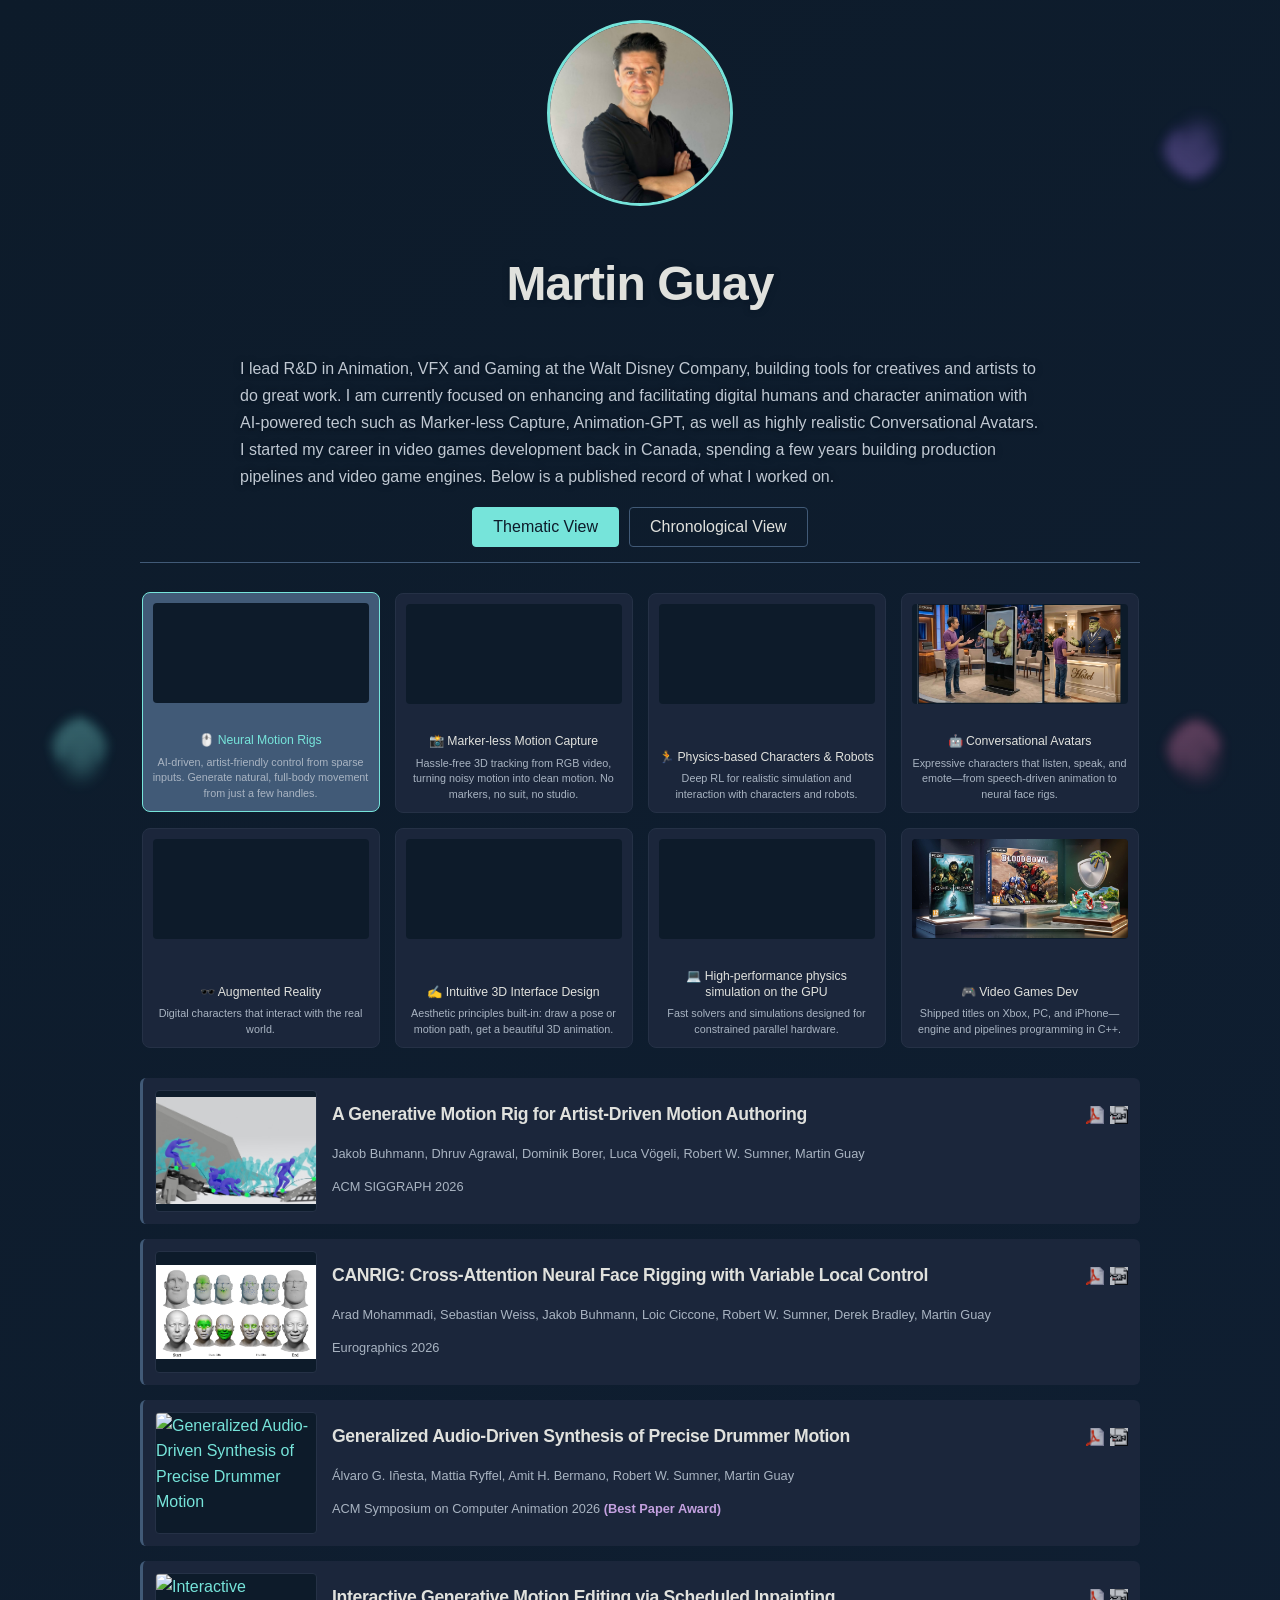
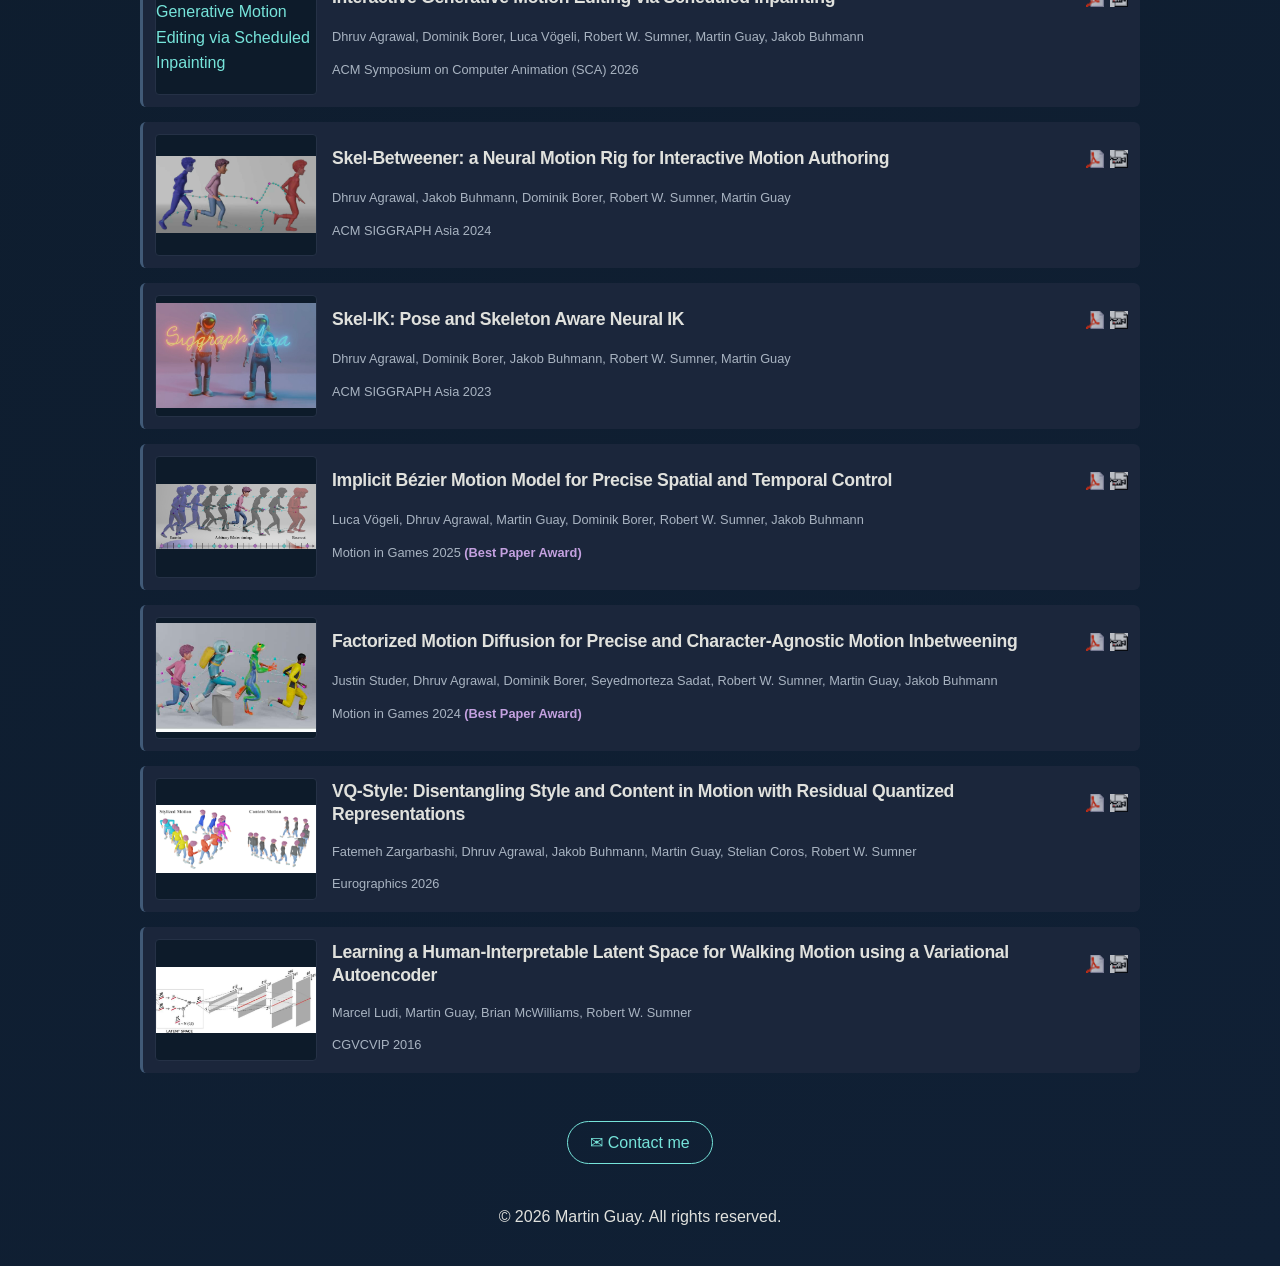
==== commit d639e1e9: "small tweak small tweak" ====
--- a/index.html
+++ b/index.html
@@ -1,4 +1,4 @@
-﻿<!DOCTYPE html>
+<!DOCTYPE html>
 <html lang="en">
 <head>
     <meta charset="UTF-8">
@@ -6,8 +6,13 @@
     <meta name="description" content="Martin Guay - GenAI for 3D Motion">
     <meta name="keywords" content="generative AI, 3D motion, Neural Motion Rigs, animation, motion capture, deep learning, VFX, AR, VR, video games">
     <meta name="author" content="Martin Guay">
+    <meta name="robots" content="noindex">
     <title>Martin Guay</title>
     <link rel="stylesheet" href="style.css">
+    <style>
+        /* text floats over the fluid: a soft navy halo keeps it legible over bright dye */
+        .profile-header h1, .bio { text-shadow: 0 0 6px #0D1B2A, 0 1px 3px #0D1B2A; }
+    </style>
 </head>
 <body>
     <div class="container">
@@ -386,8 +391,8 @@
             "🤖 Conversational Avatars": [
                 "Speech-driven Animation",
                 "CANRIG",
+                "Generalized Audio-Driven Synthesis of Precise Drummer Motion",
                 "Music-Driven",
-                "Generalized Audio-Driven Synthesis of Precise Drummer Motion",
                 "AR Characters that Reason and Speak",
                 "AR Characters Navigate and React Realistically",
                 "Trajectory Augmentation"
@@ -499,5 +504,8 @@
             document.getElementById('current-year').textContent = new Date().getFullYear();
         });
     </script>
+    <!-- Fluid background (test) -->
+    <script src="GPU Fluids/stable-fluids.js" defer></script>
+    <script src="GPU Fluids/fluid-background.js" defer></script>
 </body>
 </html>
